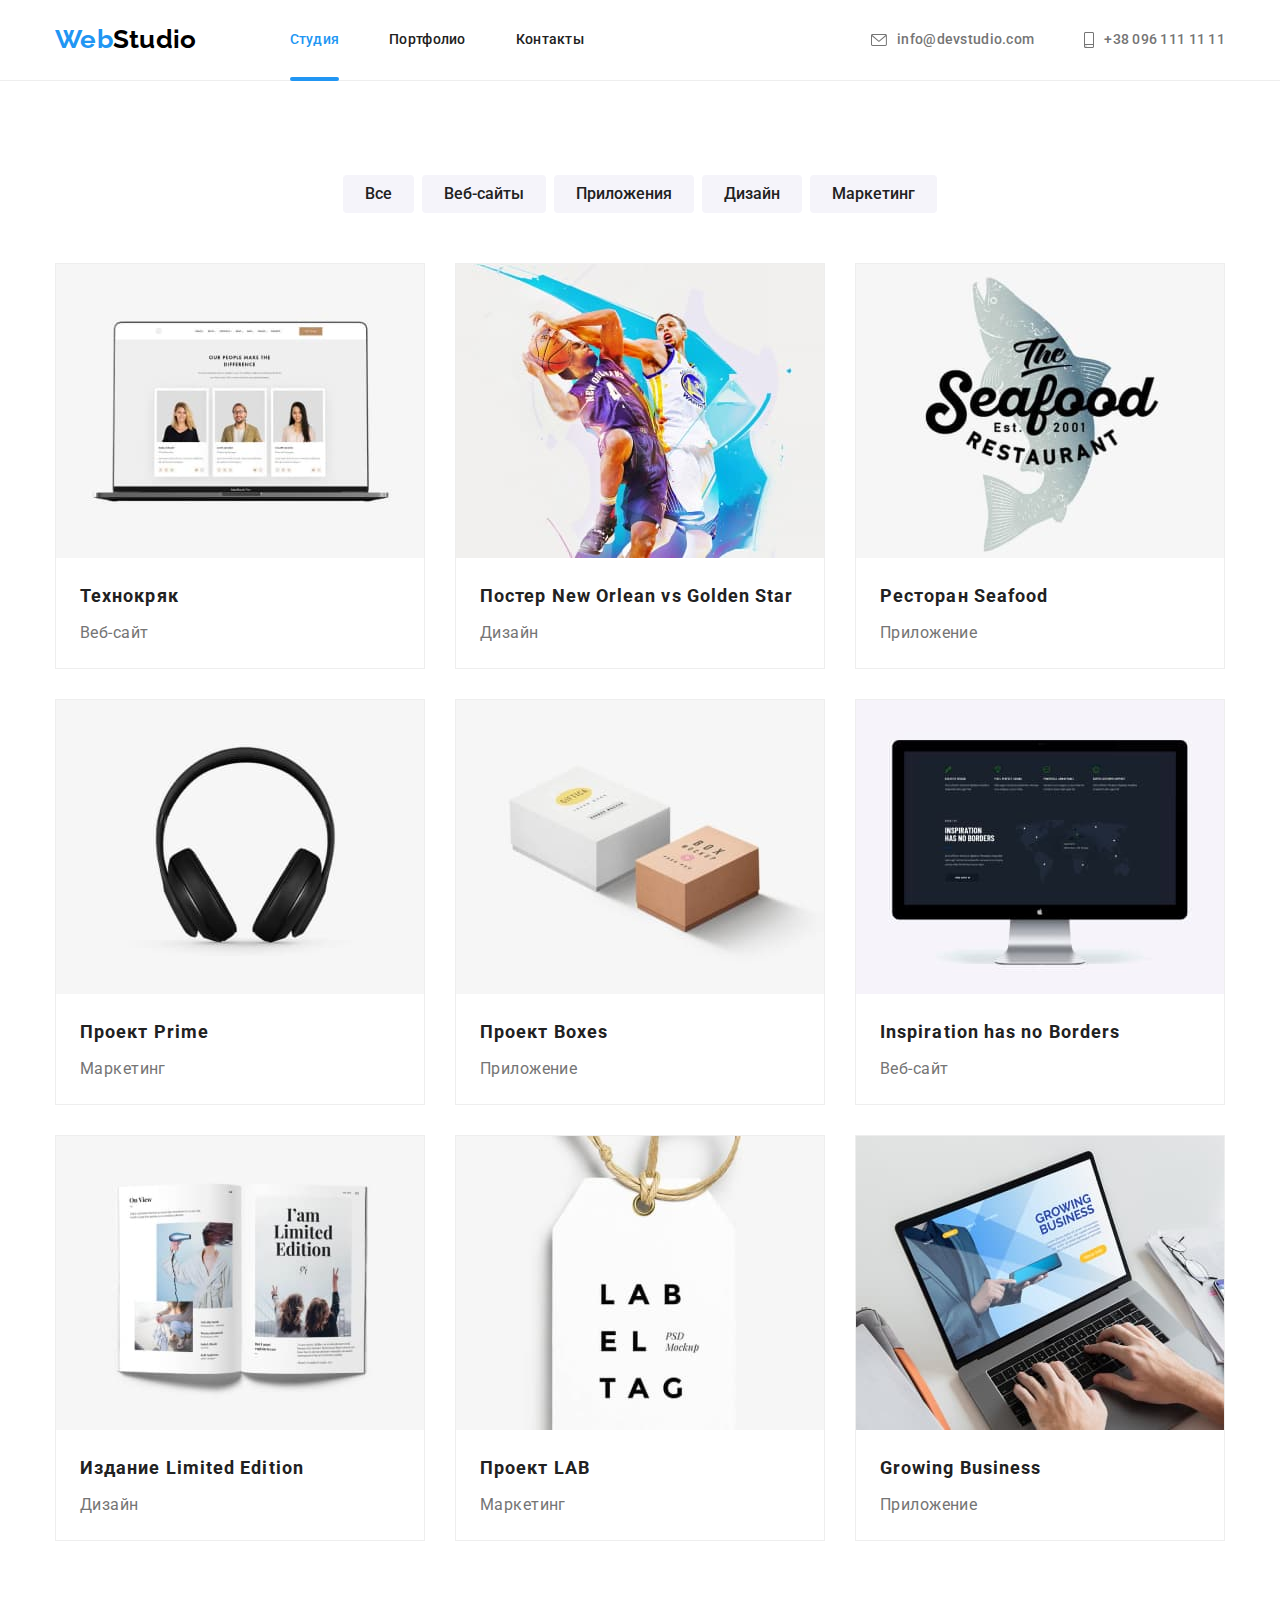
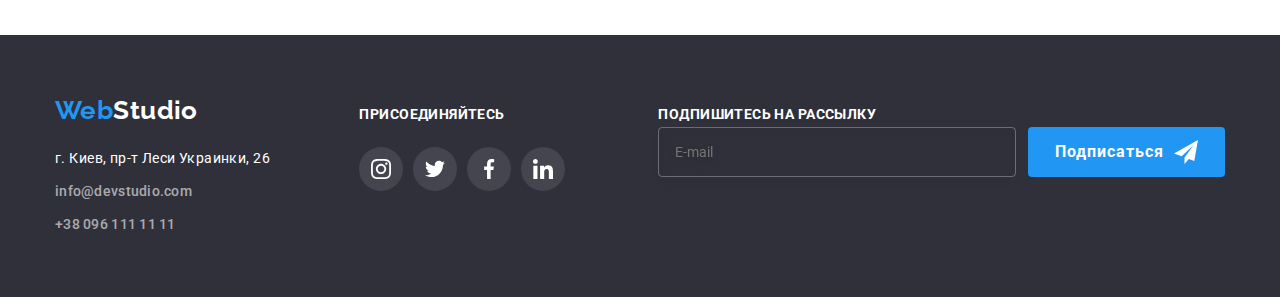
==== portfolio.html @ a2cdcccd "a" ====
<!DOCTYPE html>
<html lang="ru">
  <head>
    <meta charset="UTF-8" />
    <meta http-equiv="X-UA-Compatible" content="IE=edge" />
    <meta name="viewport" content="width=device-width, initial-scale=1.0" />
    <title>Document</title>

  <link rel="stylesheet" href="./css/main.min.css">

    <link rel="preconnect" href="https://fonts.googleapis.com" />
    <link rel="preconnect" href="https://fonts.gstatic.com" crossorigin />
    <link
      href="https://fonts.googleapis.com/css2?family=Raleway:wght@700&family=Roboto:wght@400;500;700;900&display=swap"
      rel="stylesheet"
    />
    <link
      rel="stylesheet"
      href="https://cdnjs.cloudflare.com/ajax/libs/modern-normalize/1.1.0/modern-normalize.min.css"
    />
    <link rel="stylesheet" href="./css/styles.css" />
  </head>
  <body class="page">
    <header class="header">
      <div class="container header_container">
        <nav class="nav">
          <a href="./index.html" class="logo-black">
            <span class="logo">Web</span>Studio
          </a>
          <ul class="nav_list list">
            <li class="nav_item">
              <a href="./index.html" class="nav_link--current">Студия</a>
            </li>
            <li class="nav_item">
              <a href="./portfolio.html" class="nav_link"> Портфолио</a>
            </li>
            <li class="nav_item">
              <a href="./index.html" class="nav_link"> Контакты</a>
            </li>
          </ul>
        </nav>
        <ul class="contacts list">
          <li class="contacts_item">
            <a href="malito:info@devstudio.com" class="contacts_link">
              <svg class="contacts_icon" width="16" height="12">
                        <use href="./images/sprite.svg#icon-envelope-hover"></use>
                      </svg>
                      info@devstudio.com
            </a>
          </li>
          <li class="contacts_item">
            <a href="tel:+380961111111" class="contacts_link"
              ><svg class="contacts_icon" width="10" height="16">
                        <use href="./images/sprite.svg#icon-smartphone"></use>
                      </svg>
                      +38 096 111 11 11</a
            >
          </li>
        </ul>
      </div>
    </header>

    <main>
      <section class="section">
        <div class="container">
          <h1 class="visually-hidden">Фильтры</h1>
          <ul class="filters-list list">
            <li class="filters-item">
              <button type="button" class="filters-button">Все</button>
            </li>
            <li class="filters-item">
              <button type="button" class="filters-button">Веб-сайты</button>
            </li>
            <li class="filters-item">
              <button type="button" class="filters-button">Приложения</button>
            </li>
            <li class="filters-item">
              <button type="button" class="filters-button">Дизайн</button>
            </li>
            <li class="filters-item">
              <button type="button" class="filters-button">Маркетинг</button>
            </li>
          </ul>

          <ul class="activity list">
            
            <li class="activity-item">   
              <a href="" class="activity-link">  
                 <div class="activity-thumb">  
              <img
                src="./images/photo11.jpg"
                width="370"
                alt="Созданий веб-сайтов"
              />
              <div class="activity-overlay">
                    <p class="overlay-text">
                      Технокряк это современная площадка распространения коронавируса. Компании используют эту платформу
                      для цифрового шпионажа и атак на защищённые сервера конкурентов.
                    </p>
                  </div>
                </div>
              <div class="activity-item-bottom">
                <h2 class="activity-title">Технокряк</h2>
                <p class="activity-text">Веб-сайт</p>              
              </div>
              </a>   
            </li>
            
            
            <li class="activity-item">  
              <a href="" class="activity-link">  
                <div class="activity-thumb">        
              <img
                src="./images/photo12.jpg"
                width="370"
                alt="Два баскетболиста борятся за мяч"
              />
              <div class="activity-overlay">
                    <p class="overlay-text">
                      Технокряк это современная площадка распространения коронавируса. Компании используют эту платформу
                      для цифрового шпионажа и атак на защищённые сервера конкурентов.
                    </p>
                  </div>
                </div>
              <div class="activity-item-bottom">
                <h2 class="activity-title">Постер New Orlean vs Golden Star</h2>
                <p class="activity-text">Дизайн</p>                
              </div>
              </a>    
            </li>
              <li class="activity-item">
              <a href="" class="activity-link">
                <div class="activity-thumb">  
              <img
                src="./images/photo13.jpg"
                width="370"
                alt="Рыбный ресторан"
              />
              <div class="activity-overlay">
                    <p class="overlay-text">
                      Технокряк это современная площадка распространения коронавируса. Компании используют эту платформу
                      для цифрового шпионажа и атак на защищённые сервера конкурентов.
                    </p>
                  </div>
                </div>
              <div class="activity-item-bottom">
                <h2 class="activity-title">Ресторан Seafood</h2>
                <p class="activity-text">Приложение</p>
                
              </div>
              </a>
            </li>
            <li class="activity-item">
              <a href="" class="activity-link">
                <div class="activity-thumb">  
              <img src="./images/photo14.jpg" width="370" alt="Наушники" />
              <div class="activity-overlay">
                    <p class="overlay-text">
                      Технокряк это современная площадка распространения коронавируса. Компании используют эту платформу
                      для цифрового шпионажа и атак на защищённые сервера конкурентов.
                    </p>
                  </div>
                </div>
              <div class="activity-item-bottom">
                <h2 class="activity-title">Проект Prime</h2>
                <p class="activity-text">Маркетинг</p>
                
              </div>
              </a>
            </li>
            <li class="activity-item">
              <a href="" class="activity-link">
                <div class="activity-thumb">  
              <img src="./images/photo15.jpg" width="370" alt="Две коробки" />
              <div class="activity-overlay">
                    <p class="overlay-text">
                      Технокряк это современная площадка распространения коронавируса. Компании используют эту платформу
                      для цифрового шпионажа и атак на защищённые сервера конкурентов.
                    </p>
                  </div>
                </div>
              <div class="activity-item-bottom">
                <h2 class="activity-title">Проект Boxes</h2>
                <p class="activity-text">Приложение</p>
                
              </div>
              </a>
            </li>
            <li class="activity-item">
              <a href="" class="activity-link">
                <div class="activity-thumb">  
              <img
                src="./images/photo16.jpg"
                width="370"
                alt="Оформление стилистически веб-сайта"
              />
              <div class="activity-overlay">
                    <p class="overlay-text">
                      Технокряк это современная площадка распространения коронавируса. Компании используют эту платформу
                      для цифрового шпионажа и атак на защищённые сервера конкурентов.
                    </p>
                  </div>
                </div>
              <div class="activity-item-bottom">
                <h2 class="activity-title">Inspiration has no Borders</h2>
                <p class="activity-text">Веб-сайт</p>
                
              </div>
              </a>
            </li>
            <li class="activity-item">
              <a href="" class="activity-link">
                <div class="activity-thumb">  
              <img
                src="./images/photo17.jpg"
                width="370"
                alt="Открытая книга"
              />
              <div class="activity-overlay">
                    <p class="overlay-text">
                      Технокряк это современная площадка распространения коронавируса. Компании используют эту платформу
                      для цифрового шпионажа и атак на защищённые сервера конкурентов.
                    </p>
                  </div>
                </div>
              <div class="activity-item-bottom">
                <h2 class="activity-title">Издание Limited Edition</h2>
                <p class="activity-text">Дизайн</p>
               
              </div>
              </a>
            </li>
            <li class="activity-item">
               <a href="" class="activity-link">
                 <div class="activity-thumb">  
              <img src="./images/photo18.jpg" width="370" alt="Белый ярлык" />
              <div class="activity-overlay">
                    <p class="overlay-text">
                      Технокряк это современная площадка распространения коронавируса. Компании используют эту платформу
                      для цифрового шпионажа и атак на защищённые сервера конкурентов.
                    </p>
                  </div>
                </div>
              <div class="activity-item-bottom">
                <h2 class="activity-title">Проект LAB</h2>
                <p class="activity-text">Маркетинг</p>
               
              </div>
              </a>
            </li>
            <li class="activity-item">
              <a href="" class="activity-link">
                <div class="activity-thumb">  
              <img
                src="./images/photo19.jpg"
                width="370"
                alt="Открытое приложение на ноутбуке"
              />
              <div class="activity-overlay">
                    <p class="overlay-text">
                      Технокряк это современная площадка распространения коронавируса. Компании используют эту платформу
                      для цифрового шпионажа и атак на защищённые сервера конкурентов.
                    </p>
                  </div>
                </div>
              <div class="activity-item-bottom">
                <h2 class="activity-title">Growing Business</h2>
                <p class="activity-text">Приложение</p>
                
              </div>
              </a>
            </li>
          </ul>
        </div>
      </section>
    </main>

   

     <footer class="footer">
      <div class="container footer-container">
        <div class="logo-address">
        <a href="./index.html" class="logo-white">
          <span class="logo-footer">Web</span>Studio
        </a>
        <address class="footer-address">
          <ul class="footer-list list">
            <li class="footer-item">г. Киев, пр-т Леси Украинки, 26</li>
            <li class="footer-item">
              <a class="footer-link" href="malito:info@devstudio.com"
                >info@devstudio.com
              </a>
            </li>
            <li class="footer-item">
              <a class="footer-link" href="tel:+380961111111"
                >+38 096 111 11 11</a
              >
            </li>
          </ul>
          </section>
          </div>
          <div class="flex-box">
        </address>
           
          <h2 class="join-title">Присоединяйтесь</h2>
          <ul class="join-list list">
            <li class="join-list-item">
              <a href="" class="join-link">
                <svg class="footer-icon-svg" width="20" height="20">
                  <use href="./images/sprite.svg#icon-instagram" class="svg-item"></use>
                </svg>
              </a>
            </li>
            <li class="join-list-item">
              <a href="" class="join-link">
                <svg class="footer-icon-svg" width="20" height="20">
                  <use href="./images/sprite.svg#icon-twitter" class="svg-item"></use>
                </svg>
              </a>
            </li>
            <li class="join-list-item">
              <a href="" class="join-link">
                <svg class="footer-icon-svg" width="20" height="20">
                  <use href="./images/sprite.svg#icon-facebook" class="svg-item"></use>
                </svg>
              </a>
            </li>
            <li class="join-list-item">
              <a href="" class="join-link">
                <svg class="footer-icon-svg" width="20" height="20">
                  <use href="./images/sprite.svg#icon-linkedin" class="svg-item"></use>
                </svg>
              </a>
            </li>
          </ul>
        </div>
        </section>
     
      <div class="signup-footer">
      <form class="signup">
          <strong class="footer-strong signup-title">Подпишитесь на рассылку </strong>
          <div class="footer-form">
            <label for="signup-email" class="signup-label">
              <input type="email" name="email" id="signup-email" placeholder="E-mail" class="signup-email" />
            </label>
            <button type="submit" class="hero-button signup-btn">
              <span class="signup-btn-text">Подписаться</span>
              <svg width="24" height="24" class="signup-svg">
                <use href="./images/sprite.svg#icon-send" class=""></use>
              </svg>
            </button>
          </div>
        </form>
      </div>
      </div>
    </footer>
      </footer>
  </body>
</html>
---- css/main.min.css ----
/* No CSS *//*# sourceMappingURL=main.min.css.map */
---- css/styles.css ----
:root {
  --primary-text-color: #757575;
  --title-text-color: #212121;
  --accent-color: #2196f3;
  --white-text-color: #ffffff;
  --black-bg-color: #2f303a;
  --button-grey-color: #f5f4fa;
  --logo-black: #000000;
  --primary-gap: 30px;
  --soc-logo-color: #afb1b8;
}

body {
  color: var(--primary-text-color);
  background: var(--white-text-color);
  font-family: Roboto, sans-serif;
  letter-spacing: 0.03em;
  font-size: 14px;
  line-height: 1.71;
}

.container {
  width: 1200px;
  padding-left: 15px;
  padding-right: 15px;
  margin: 0 auto;
}

p,
h1,
h2,
h3,
h4,
h5,
h6 {
  margin: 0;
}

img {
  min-width: 100%;
  display: block;
}

* {
  box-sizing: border-box;
}

.section {
  padding-top: 94px;
  padding-bottom: 94px;
}

.list {
  padding: 0;
  margin: 0;
  list-style: none;
}

.visually-hidden {
  position: absolute;
  width: 1px;
  height: 1px;
  margin: -1px;
  padding: 0;
  overflow: hidden;
  border: 0;
  clip: rect(0 0 0 0);
}

/* HEADER */

.header {
  border-bottom: 1px solid #eeeeee;
}

.header_container {
  display: flex;
  align-items: center;
}

/* SITE NAVIGATION */

.nav_list {
  display: flex;
  align-items: center;
}
.nav {
  color: var(--title-text-color);
  font-weight: 500;
  font-size: 14px;
  line-height: 1.14;
  text-decoration: none;
  letter-spacing: 0.02em;
  display: flex;
}

.nav_item:not(:last-child) {
  margin-right: 50px;
}

.nav_link {
  display: block;
  color: var(--title-text-color);
  font-weight: 500;
  font-size: 14px;
  line-height: 1.14;
  text-decoration: none;
  padding-top: 32px;
  padding-bottom: 32px;
  transition: color 250ms cubic-bezier(0.4, 0, 0.2, 1);
}

.nav_link:hover,
.nav_link:focus {
  color: var(--accent-color);
}

.nav_link--current {
  display: block;
  color: var(--accent-color);
  text-decoration: none;
  position: relative;
  padding-top: 32px;
  padding-bottom: 32px;
  transition: color 250ms cubic-bezier(0.4, 0, 0.2, 1);
}

.nav_link:hover::after {
  opacity: 1;
}

.nav_link--current::after {
  content: '';
  width: 100%;
  height: 4px;
  background-color: var(--accent-color);
  position: absolute;
  bottom: -1px;
  left: 0px;
  border-radius: 2px;
  transition: opacity 250ms cubic-bezier(0.4, 0, 0.2, 1);
}

.nav_link--current:hover::after {
  opacity: 1;
}

.nav_link::after {
  margin-left: auto;
}

/* CONTACTS */

.contacts {
  display: flex;
  margin-left: auto;
}

.contacts_item:not(:last-child) {
  margin-right: 50px;
}

.contacts_link:hover,
.contacts_link:focus {
  color: var(--accent-color);
}

.contacts_link {
  color: var(--primary-text-color);
  font-weight: 500;
  font-size: 14px;
  line-height: 1.14;
  letter-spacing: 0.02em;
  text-decoration: none;
  display: flex;
  align-items: center;
  transition: color 250ms cubic-bezier(0.4, 0, 0.2, 1);
}

.contacts_icon {
  fill: currentColor;
  margin-right: 10px;
}

/* LOGO */

.logo {
  margin: auto 0;
  padding-top: 24px;
  padding-bottom: 25px;
  color: var(--accent-color);
  font-family: Raleway, sans-serif;
  font-weight: 700;
  font-size: 26px;
  line-height: 1.2;
  text-decoration: none;
  transition: fill 250ms cubic-bezier(0.4, 0, 0.2, 1),
    background-color 250ms cubic-bezier(0.4, 0, 0.2, 1);
}

.logo-footer {
  margin: auto 0;
  color: var(--accent-color);
  font-family: Raleway, sans-serif;
  font-weight: 700;
  font-size: 26px;
  line-height: 1.2;
  text-decoration: none;
  margin-bottom: 20px;
  transition: fill 250ms cubic-bezier(0.4, 0, 0.2, 1),
    background-color 250ms cubic-bezier(0.4, 0, 0.2, 1);
}

.logo-black {
  margin: auto 0;
  padding-top: 24px;
  padding-bottom: 25px;
  color: var(--logo-black);
  font-family: Raleway, sans-serif;
  font-weight: 700;
  font-size: 26px;
  line-height: 1.19;
  text-decoration: none;
  margin-right: 93px;
  transition: fill 250ms cubic-bezier(0.4, 0, 0.2, 1),
    background-color 250ms cubic-bezier(0.4, 0, 0.2, 1);
}
.logo-white {
  margin: auto 0;
  color: var(--white-text-color);
  font-family: Raleway, sans-serif;
  font-weight: 700;
  font-size: 26px;
  line-height: 1.19;
  text-decoration: none;
  margin-bottom: 20px;
  transition: fill 250ms cubic-bezier(0.4, 0, 0.2, 1),
    background-color 250ms cubic-bezier(0.4, 0, 0.2, 1);
}

/* HERO */

.hero {
  text-align: center;
}
.hero-title {
  margin: 0 auto;
  color: var(--white-text-color);
  font-weight: 900;
  font-size: 44px;
  line-height: 1.36;
  text-align: center;
  text-transform: uppercase;
  letter-spacing: 0.06em;
  margin-bottom: 30px;
  max-width: 696px;
}

.hero-button {
  padding: 10px 32px 10px 32px;
  border-radius: 4px;
  font-weight: 700;
  font-size: 16px;
  line-height: 1.87;
  background-color: var(--accent-color);
  color: var(--white-text-color);
  border: none;
  text-decoration: none;
  text-align: center;
  transition: color 250ms cubic-bezier(0.4, 0, 0.2, 1),
    background-color 250ms cubic-bezier(0.4, 0, 0.2, 1);
}
.hero-button:hover,
.hero-button:focus {
  cursor: pointer;
  background-color: #188ce8;
}

.backdrop {
  position: fixed;
  top: 0;
  left: 0;
  width: 100%;
  height: 100%;
  z-index: 1;
  opacity: 1;
  transition: opacity 250ms cubic-bezier(0.4, 0, 0.2, 1);
  background-color: rgba(0, 0, 0, 0.2);
}

.is-hidden {
  opacity: 0;
  pointer-events: none;
}

.backdrop.is-hidden .modal {
  transform: translate(-50%, -50%) scale(0.6);
}

.modal {
  position: absolute;
  top: 50%;
  left: 50%;
  transform: translate(-50%, -50%) scale(1);
  transition: transform 250ms cubic-bezier(0.4, 0, 0.2, 1);
  width: 530px;
  height: 580px;

  background-color: var(--white-text-color);
  box-shadow: 0px 1px 3px rgba(0, 0, 0, 0.12), 0px 1px 1px rgba(0, 0, 0, 0.14),
    0px 2px 1px rgba(0, 0, 0, 0.2);
  border-radius: 4px;
}

.close-btn {
  position: absolute;
  top: 8px;
  right: 8px;
  width: 30px;
  height: 30px;
  color: var(--logo-black);
  display: flex;
  justify-content: center;
  align-items: center;
  cursor: pointer;
  background-color: var(--white-text-color);
  border: 1px solid rgba(0, 0, 0, 0.1);
  border-radius: 15px;
  transition: color 250ms cubic-bezier(0.4, 0, 0.2, 1);
}

.modal-svg {
  color: currentColor;
}

.modal-svg:hover,
.modal-svg:focus {
  fill: var(--accent-color);
}

.hero {
  max-width: 1600px;
  height: 600px;
  margin-left: auto;
  margin-right: auto;
  background-image: linear-gradient(
      rgba(47, 48, 58, 0.4),
      rgba(47, 48, 58, 0.4)
    ),
    url(../images/overlay.jpg);
  background-repeat: no-repeat;
  background-position: center;
  background-size: cover;
  padding-bottom: 200px;
  padding-top: 200px;
}

/* FEATURES */

.features-title {
  margin-top: 0;
  margin-bottom: 10px;
  color: var(--title-text-color);
  font-weight: 700;
  font-size: 14px;
  line-height: 1.14;
  margin-top: 30px;
}

.features-list {
  display: flex;
}

.features-item {
  width: 270px;
  margin-right: 30px;
}

.features-item:last-child {
  margin-right: 0;
}

.features-box {
  display: flex;
  width: 270px;
  height: 120px;
  background-color: var(--button-grey-color);
  border-radius: 4px;
  margin-bottom: 30px;
  align-items: center;
  justify-content: center;
}

.features-icon {
  align-items: center;
  justify-content: center;
}

/* FILTERS AND ACTIVITY */

.filters-item:not(:last-child) {
  margin-right: 8px;
}
.filters-list {
  display: flex;
  justify-content: center;
  margin-bottom: 50px;
}

.filters-button {
  border: none;
  border-radius: 4px;
  padding: 6px 22px 6px 22px;
  font-weight: 500;
  font-size: 16px;
  line-height: 1.6;
  background-color: var(--button-grey-color);
  color: var(--title-text-color);
  transition: color 250ms cubic-bezier(0.4, 0, 0.2, 1),
    background-color 250ms cubic-bezier(0.4, 0, 0.2, 1),
    box-shadow 250ms cubic-bezier(0.4, 0, 0.2, 1);
}
.filters-button:hover,
.filters-button:focus {
  background-color: var(--accent-color);
  color: var(--white-text-color);
  cursor: pointer;
  filter: drop-shadow(0px 4px 4px rgba(0, 0, 0, 0.25));
}

.activity-title {
  color: var(--title-text-color);
  font-size: 18px;
  line-height: 2;
  letter-spacing: 0.06em;
  margin-bottom: 4px;
}

.activity {
  display: flex;
  flex-wrap: wrap;
  margin-left: calc(-1 * var(--primary-gap));
  margin-top: calc(-1 * var(--primary-gap));
}
.activity-item {
  box-sizing: border-box;
  border: 1px solid #eeeeee;
  width: 370px;
  flex-basis: calc(100% / 3 - 30px);
  margin-left: var(--primary-gap);
  margin-top: var(--primary-gap);
}

.activity-link:hover,
.activity-link:focus {
  box-shadow: 0px 4px 4px rgba(0, 0, 0, 0.25);
}

.activity-item-bottom {
  padding: 20px 24px 20px 24px;
}

.activity-text {
  font-weight: 400;
  font-size: 16px;
  line-height: 30px;
  color: var(--primary-text-color);
}

.activity-link {
  display: block;
  text-decoration: none;
  transition: box-shadow 250ms cubic-bezier(0.4, 0, 0.2, 1);
}

.activity-thumb {
  position: relative;
  overflow: hidden;
}

.activity-overlay {
  position: absolute;
  top: 0;
  left: 0;
  transform: translateY(101%);
  transition: transform 250ms cubic-bezier(0.4, 0, 0.2, 1);

  display: flex;
  align-items: center;
  height: 100%;
  width: 100%;
  background-color: rgba(33, 150, 243, 0.9);

  color: var(--white-text-color);
  font-weight: 400;
  font-size: 18px;
  line-height: 1.55;
  letter-spacing: 0.03em;
}

.activity-link:hover .activity-overlay,
.activity-link:focus .activity-overlay {
  transform: translateY(0);
}

.overlay-text {
  text-align: left;
  padding-right: 24px;
  padding-left: 24px;
}

/* WORK AND TEAM */

.work {
  padding-top: 0;
}

.work-title,
.team-title {
  margin-bottom: 50px;
  color: var(--title-text-color);
  font-weight: 700;
  font-size: 36px;
  line-height: 1.16;
  text-align: center;
}

.work-list {
  flex-wrap: wrap;
  margin-left: calc(-1 * var(--primary-gap));
  display: flex;
}

.work-item {
  flex-basis: calc(100% / 3 -30px);
  margin-left: var(--primary-gap);
  position: relative;
}

.work-item:last-child {
  margin-right: 0;
}

.work-bottom {
  position: absolute;
  bottom: 0;
  left: 0;

  width: 100%;
  height: 70px;
  background-color: rgba(47, 48, 58, 0.8);
  background: #2f303acc;
}

.work-bottom-title {
  font-weight: 700;
  font-size: 14px;
  line-height: 1.14;
  text-align: center;
  text-transform: uppercase;
  padding-top: 27px;
  padding-bottom: 27px;
  color: var(--white-text-color);
}

.team {
  background-color: var(--button-grey-color);
}

.team-list {
  display: flex;
  flex-wrap: wrap;
  margin-left: calc(-1 * var(--primary-gap));
}

.team-item {
  background: #ffffff;
  flex-basis: calc(100% / 4 -30px);
  margin-left: var(--primary-gap);
  box-shadow: 0px 1px 3px rgba(0, 0, 0, 0.12), 0px 1px 1px rgba(0, 0, 0, 0.14),
    0px 2px 1px rgba(0, 0, 0, 0.2);
  border-radius: 0px 0px 4px 4px;
}

.team-heading {
  color: var(--title-text-color);
  font-weight: 500;
  font-size: 16px;
  line-height: 1.18;
  text-align: center;
  margin-bottom: 10px;
}

.team-text {
  font-size: 16px;
  line-height: 1.18;
  text-align: center;
  margin-bottom: 16px;
}

.team-item-bottom {
  padding-top: 30px;
  padding-bottom: 30px;
  background-color: var(--white-text-color);
}

.team-soc-item {
  width: 44px;
  height: 44px;
}
.social-link {
  display: flex;
  width: 100%;
  height: 100%;
  border-radius: 22px;
  display: flex;
  align-items: center;
  justify-content: center;
  transition: fill 250ms cubic-bezier(0.4, 0, 0.2, 1),
    background-color 250ms cubic-bezier(0.4, 0, 0.2, 1);
}

.social-link:focus,
.social-link:hover {
  background-color: var(--accent-color);
  border-radius: 50%;
}

.social-link:hover .social-icon,
.social-link:focus .social-icon {
  fill: var(--white-text-color);
}

.team-soc-list {
  display: flex;
  justify-content: center;
}

.team-soc-item + .team-soc-item {
  margin-left: 10px;
}

.social-icon {
  width: 20px;
  height: 20px;
  fill: var(--soc-logo-color);
}

/* CLIENTS */

.clients-title {
  color: var(--title-text-color);
  font-weight: 700;
  font-size: 36px;
  line-height: 42px;
  text-align: center;
  margin-bottom: 50px;
  text-align: center;
}

.clients-list {
  display: flex;
}
.clients-blok {
  margin-right: 30px;
}

.clients-blok:last-child {
  margin-right: 0;
}

.clients-svg {
  width: 106px;
  height: 60px;
  fill: var(--soc-logo-color);
  transition: fill 250ms cubic-bezier(0.4, 0, 0.2, 1);
}

.clients-svg-item:focus,
.clients-svg-item:hover {
  fill: var(--accent-color);
  color: var(--soc-logo-color);
}

.clients-link {
  display: flex;
  width: 170px;
  height: 92px;
  border: 1px solid var(--soc-logo-color);
  border-radius: 4px;
  align-items: center;
  justify-content: center;
  transition: border 250ms cubic-bezier(0.4, 0, 0.2, 1),
    color 250ms cubic-bezier(0.4, 0, 0.2, 1);
}

.clients-link:hover .clients-svg,
.clients-link:focus .clients-svg {
  fill: var(--accent-color);
}

.clients-link:hover,
.clients-link:focus {
  border-color: var(--accent-color);
}

/* FOOTER */

.footer-item {
  margin-bottom: 9px;
  font-size: 14px;
  font-style: normal;
  line-height: 1.71;
  color: var(--white-text-color);
}

.footer-item:last-child {
  margin-bottom: 0;
}

.footer-link:hover,
.footer-link:focus {
  color: var(--accent-color);
}

.footer-link {
  margin-bottom: 9px;
  color: var(--primary-text-color);
  font-weight: 500;
  font-size: 14px;
  line-height: 1.14;
  letter-spacing: 0.02em;
  text-decoration: none;
  color: rgba(255, 255, 255, 0.6);
  transition: color 250ms cubic-bezier(0.4, 0, 0.2, 1);
}

.footer-address {
  margin-top: 20px;
}
.footer {
  background-color: var(--black-bg-color);
  padding-top: 60px;
  padding-bottom: 60px;
}

.logo-address {
  flex-grow: 1;
}

.footer-container {
  display: flex;
  align-items: baseline;
}

.join-title {
  color: var(--white-text-color);
  font-style: normal;
  font-weight: 700;
  font-size: 14px;
  line-height: 1, 14;
  letter-spacing: 0.03em;
  text-transform: uppercase;
  margin-bottom: 20px;
}
.join-list {
  display: flex;
  justify-content: center;
}
.join-list-item:not(:last-child) {
  margin-right: 10px;
}

.join-link {
  display: flex;
  justify-content: center;
  align-items: center;
  width: 44px;
  height: 44px;
  background: rgba(255, 255, 255, 0.1);
  border-radius: 50%;
  transition: fill 250ms cubic-bezier(0.4, 0, 0.2, 1),
    background-color 250ms cubic-bezier(0.4, 0, 0.2, 1);
}

.join-link:hover,
.join-link:focus {
  background-color: var(--accent-color);
  border-radius: 50%;
}

.join-link:hover .footer-icon-svg,
.join-link:focus .footer-icon-svg {
  fill: var(--white-text-color);
}

.join-link:hover,
.join-link:focus {
  background-color: var(--accent-color);
  border-radius: 50%;
}

.flex-box {
  margin-left: 70px;
}

.contact a {
  text-decoration-line: none;
  display: inline-flex;
  align-items: flex-end;
  justify-content: center;
  align-items: center;
}

.footer-icon-svg {
  width: 20px;
  height: 20px;
  fill: var(--white-text-color);
}

/* SIGNUP */

.signup-footer {
  margin-left: 93px;
}

.signup-label {
  margin-right: 12px;
}

.signup-title {
  display: flex;
  justify-content: left;
  color: var(--white-text-color);
  font-weight: 700;
  text-transform: uppercase;
}
.signup-email {
  padding: 15px 16px;

  height: 50px;
  width: 358px;

  background-color: transparent;
  border: 1px solid rgba(255, 255, 255, 0.3);
  box-sizing: border-box;
  filter: drop-shadow(0px 4px 4px rgba(0, 0, 0, 0.15));
  border-radius: 4px;

  color: var(--white-text-color);
}

.footer-form {
  display: flex;
}

.signup-btn:focus,
.signup-btn:hover {
  color: var(--white-text-color);
}

.signup-btn {
  padding: 10px 27px;
  font-weight: 700;
  font-size: 16px;
  line-height: 1.87;

  display: flex;
  align-items: center;
  text-align: center;
  letter-spacing: 0.06em;

  color: var(--white-text-color);
}

.signup-btn-text {
  margin-right: 10px;
}

.signup-svg {
  fill: var(--white-text-color);
}

/* FORM */
.form {
  padding: 40px;
}

.form-field {
  position: relative;
  display: flex;
  flex-direction: column;
  margin-bottom: 10px;
}

.form-text {
  display: inline-block;
  font-weight: 700;
  font-size: 20px;
  line-height: 1.15;
  color: var(--title-text-color);
  margin-bottom: 12px;
}

.form-label {
  margin-bottom: 4px;
  font-size: 12px;
  line-height: 1.17;
  color: var(--primary-text-color);
  letter-spacing: 0.01em;
}
.form-input {
  padding-left: 42px;
  height: 40px;
  transition: border 250ms cubic-bezier(0.4, 0, 0.2, 1),
    color 250ms cubic-bezier(0.4, 0, 0.2, 1);
  border: 1px solid rgba(33, 33, 33, 0.2);
  box-sizing: border-box;
  border-radius: 4px;
}

.form-input:focus,
.form-input:hover,
.form-textarea:hover,
.form-textarea:focus {
  border: 1px solid var(--accent-color);
}

.form-input:focus + .form-icon,
.form-input:hover + .form-icon {
  color: var(--accent-color);
  fill: currentColor;
}

.form-icon {
  position: absolute;
  top: 38px;
  left: 12px;
  pointer-events: none;
  transition: fill 250ms cubic-bezier(0.4, 0, 0.2, 1);
  transform: translateY(-50%);
  fill: var(--logo-black);
}

.form-textarea {
  resize: none;
  padding: 12px 16px;
  height: 120px;
  transition: border 250ms cubic-bezier(0.4, 0, 0.2, 1);
  border: 1px solid rgba(33, 33, 33, 0.2);
  box-sizing: border-box;
  border-radius: 4px;
}

.form .form-field:nth-child(5) {
  margin-bottom: 20px;
}

.form-link {
  margin-left: 5px;
  font-size: 14px;
  line-height: 1.71;

  letter-spacing: 0.03em;
  text-decoration-line: underline;

  color: var(--accent-color);
}

.form-checkbox-label {
  display: flex;
  align-items: center;
  justify-content: center;

  margin-bottom: 30px;

  font-weight: normal;
  font-size: 14px;
  line-height: 1.71;
  letter-spacing: 0.03em;
  color: var(--primary-text-color);
}

.form-btn {
  display: block;
  margin-left: auto;
  margin-right: auto;
}

.form-checkbox {
  appearance: none;
  position: absolute;
}

.form-checkbox:focus + .checkbox,
.form-checkbox:hover + .checkbox {
  fill: var(--accent-color);
}

.form-checkbox:checked + .checkbox {
  border-radius: 2px;
  fill: var(--accent-color);
  background-color: var(--accent-color);
  background-image: url(../images/accept.svg);
  background-position: 50% 50%;
  background-repeat: no-repeat;
}

.checkbox {
  margin-right: 7px;
  width: 16px;
  height: 15px;
  transition: background-color 250ms cubic-bezier(0.4, 0, 0.2, 1),
    fill 250ms cubic-bezier(0.4, 0, 0.2, 1);
}
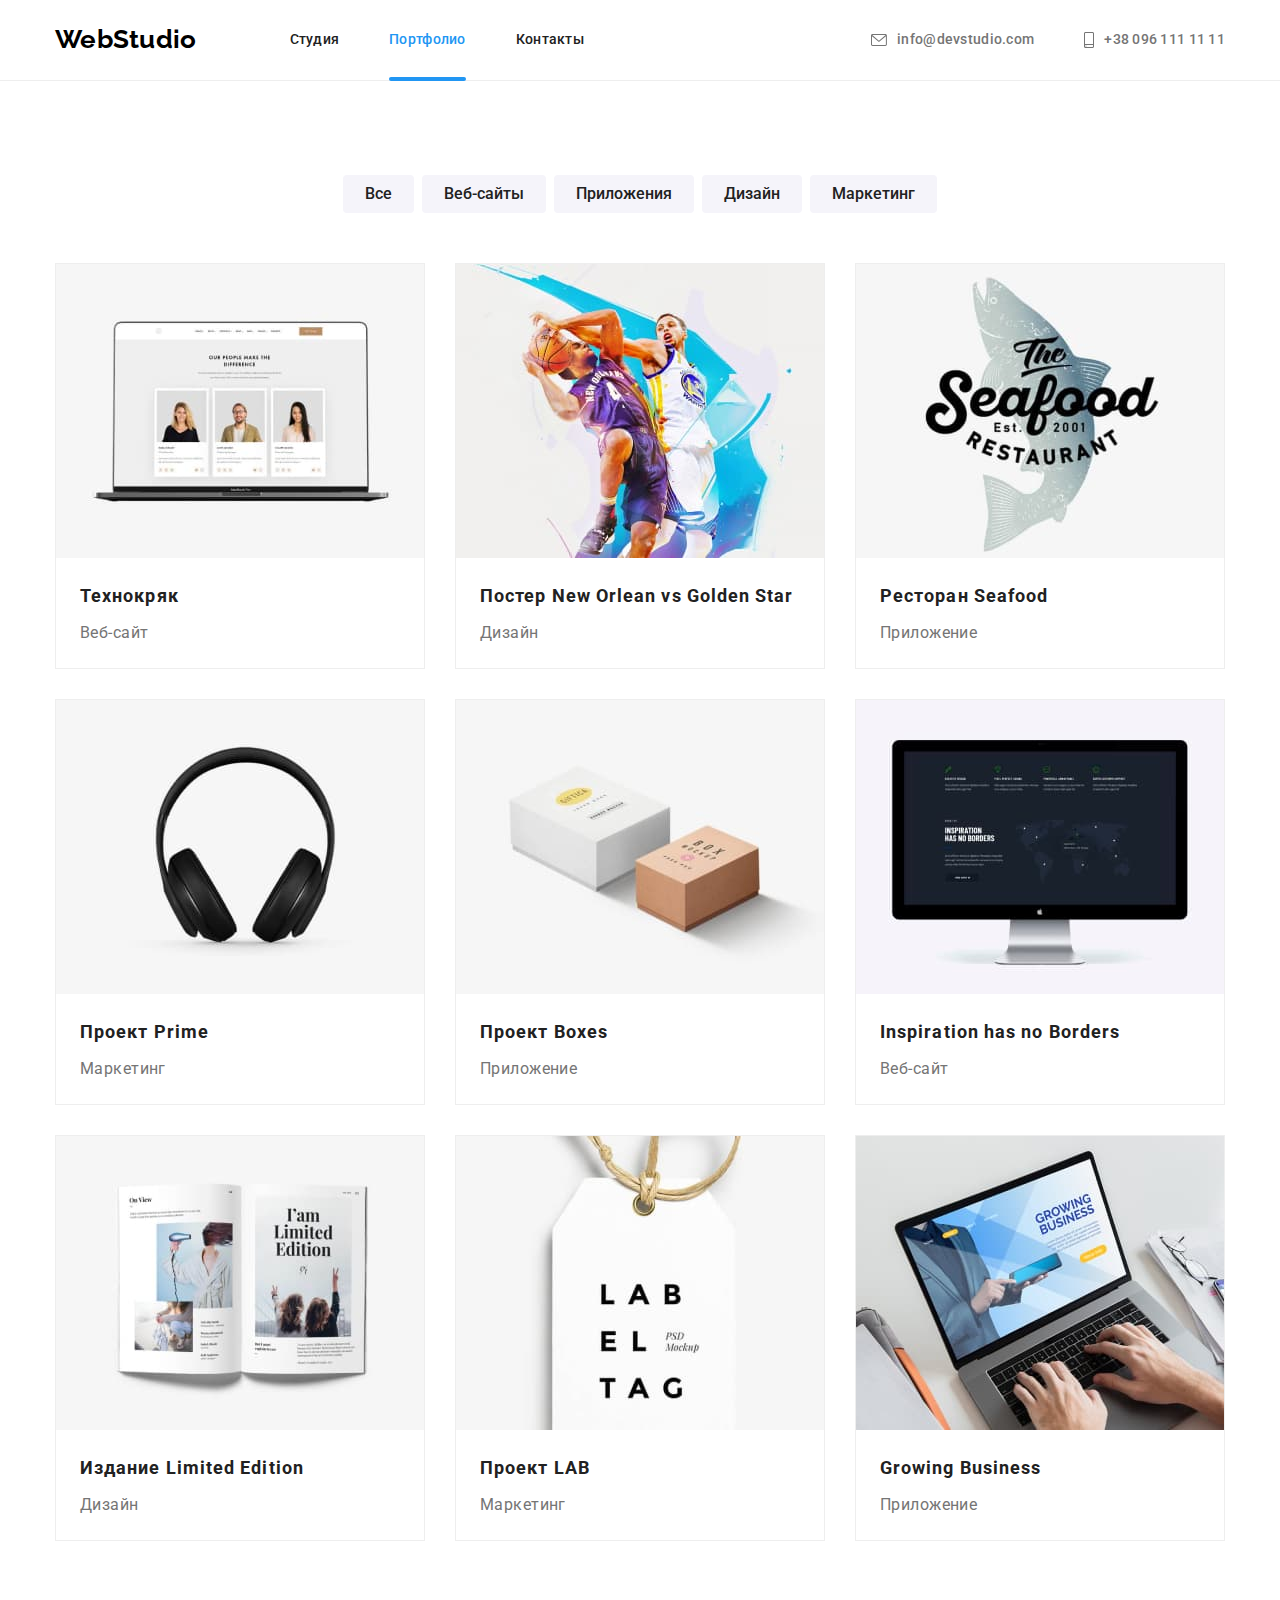
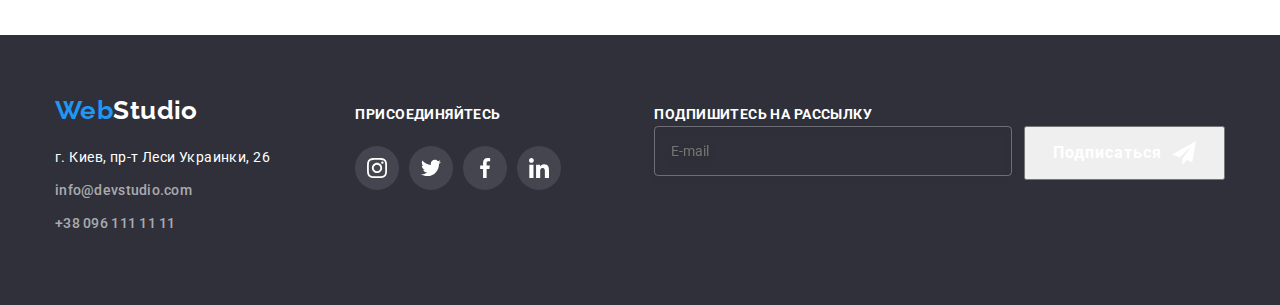
==== commit 574e9fac: "a" ====
--- a/portfolio.html
+++ b/portfolio.html
@@ -24,15 +24,15 @@
     <header class="header">
       <div class="container header_container">
         <nav class="nav">
-          <a href="./index.html" class="logo-black">
+          <a href="./index.html" class="logo--black">
             <span class="logo">Web</span>Studio
           </a>
           <ul class="nav_list list">
             <li class="nav_item">
-              <a href="./index.html" class="nav_link--current">Студия</a>
+              <a href="./index.html" class="nav_link">Студия</a>
             </li>
             <li class="nav_item">
-              <a href="./portfolio.html" class="nav_link"> Портфолио</a>
+              <a href="./portfolio.html" class="nav_link--current"> Портфолио</a>
             </li>
             <li class="nav_item">
               <a href="./index.html" class="nav_link"> Контакты</a>
@@ -278,21 +278,21 @@
    
 
      <footer class="footer">
-      <div class="container footer-container">
-        <div class="logo-address">
-        <a href="./index.html" class="logo-white">
-          <span class="logo-footer">Web</span>Studio
+       <div class="container footer_container">
+        <div class="connect">
+        <a href="./index.html" class="connect_logo--white">
+          <span class="connect_logo--blue">Web</span>Studio
         </a>
         <address class="footer-address">
           <ul class="footer-list list">
-            <li class="footer-item">г. Киев, пр-т Леси Украинки, 26</li>
-            <li class="footer-item">
-              <a class="footer-link" href="malito:info@devstudio.com"
+            <li class="footer-list_item">г. Киев, пр-т Леси Украинки, 26</li>
+            <li class="footer-list_item">
+              <a class="footer-list_link" href="malito:info@devstudio.com"
                 >info@devstudio.com
               </a>
             </li>
-            <li class="footer-item">
-              <a class="footer-link" href="tel:+380961111111"
+            <li class="footer-list_item">
+              <a class="footer-list_link" href="tel:+380961111111"
                 >+38 096 111 11 11</a
               >
             </li>
--- a/css/styles.css
+++ b/css/styles.css
@@ -184,7 +184,7 @@
 
 /* LOGO */
 
-.logo {
+.logo--black_logo {
   margin: auto 0;
   padding-top: 24px;
   padding-bottom: 25px;
@@ -198,7 +198,7 @@
     background-color 250ms cubic-bezier(0.4, 0, 0.2, 1);
 }
 
-.logo-footer {
+.connect_logo--blue {
   margin: auto 0;
   color: var(--accent-color);
   font-family: Raleway, sans-serif;
@@ -211,7 +211,7 @@
     background-color 250ms cubic-bezier(0.4, 0, 0.2, 1);
 }
 
-.logo-black {
+.logo--black {
   margin: auto 0;
   padding-top: 24px;
   padding-bottom: 25px;
@@ -225,7 +225,7 @@
   transition: fill 250ms cubic-bezier(0.4, 0, 0.2, 1),
     background-color 250ms cubic-bezier(0.4, 0, 0.2, 1);
 }
-.logo-white {
+.connect_logo--white {
   margin: auto 0;
   color: var(--white-text-color);
   font-family: Raleway, sans-serif;
@@ -243,7 +243,7 @@
 .hero {
   text-align: center;
 }
-.hero-title {
+.hero_title {
   margin: 0 auto;
   color: var(--white-text-color);
   font-weight: 900;
@@ -256,7 +256,7 @@
   max-width: 696px;
 }
 
-.hero-button {
+.hero_button {
   padding: 10px 32px 10px 32px;
   border-radius: 4px;
   font-weight: 700;
@@ -270,8 +270,8 @@
   transition: color 250ms cubic-bezier(0.4, 0, 0.2, 1),
     background-color 250ms cubic-bezier(0.4, 0, 0.2, 1);
 }
-.hero-button:hover,
-.hero-button:focus {
+.hero_button:hover,
+.hero_button:focus {
   cursor: pointer;
   background-color: #188ce8;
 }
@@ -357,7 +357,7 @@
 
 /* FEATURES */
 
-.features-title {
+.features_title {
   margin-top: 0;
   margin-bottom: 10px;
   color: var(--title-text-color);
@@ -367,20 +367,20 @@
   margin-top: 30px;
 }
 
-.features-list {
-  display: flex;
-}
-
-.features-item {
+.features_list {
+  display: flex;
+}
+
+.features_item {
   width: 270px;
   margin-right: 30px;
 }
 
-.features-item:last-child {
+.features_item:last-child {
   margin-right: 0;
 }
 
-.features-box {
+.features_box {
   display: flex;
   width: 270px;
   height: 120px;
@@ -391,7 +391,7 @@
   justify-content: center;
 }
 
-.features-icon {
+.features_icon {
   align-items: center;
   justify-content: center;
 }
@@ -509,14 +509,14 @@
   padding-left: 24px;
 }
 
-/* WORK AND TEAM */
+/* WORK SECTION */
 
 .work {
   padding-top: 0;
 }
 
-.work-title,
-.team-title {
+.work_title,
+.team_title {
   margin-bottom: 50px;
   color: var(--title-text-color);
   font-weight: 700;
@@ -525,23 +525,23 @@
   text-align: center;
 }
 
-.work-list {
+.work_list {
   flex-wrap: wrap;
   margin-left: calc(-1 * var(--primary-gap));
   display: flex;
 }
 
-.work-item {
+.work_item {
   flex-basis: calc(100% / 3 -30px);
   margin-left: var(--primary-gap);
   position: relative;
 }
 
-.work-item:last-child {
+.work_item:last-child {
   margin-right: 0;
 }
 
-.work-bottom {
+.work_bottom {
   position: absolute;
   bottom: 0;
   left: 0;
@@ -552,7 +552,7 @@
   background: #2f303acc;
 }
 
-.work-bottom-title {
+.work_bottom-title {
   font-weight: 700;
   font-size: 14px;
   line-height: 1.14;
@@ -563,17 +563,19 @@
   color: var(--white-text-color);
 }
 
+/* TEAM SECTION */
+
 .team {
   background-color: var(--button-grey-color);
 }
 
-.team-list {
+.team_list {
   display: flex;
   flex-wrap: wrap;
   margin-left: calc(-1 * var(--primary-gap));
 }
 
-.team-item {
+.team_item {
   background: #ffffff;
   flex-basis: calc(100% / 4 -30px);
   margin-left: var(--primary-gap);
@@ -582,7 +584,7 @@
   border-radius: 0px 0px 4px 4px;
 }
 
-.team-heading {
+.team_heading {
   color: var(--title-text-color);
   font-weight: 500;
   font-size: 16px;
@@ -591,24 +593,26 @@
   margin-bottom: 10px;
 }
 
-.team-text {
+.team_text {
   font-size: 16px;
   line-height: 1.18;
   text-align: center;
   margin-bottom: 16px;
 }
 
-.team-item-bottom {
+.team_item-bottom {
   padding-top: 30px;
   padding-bottom: 30px;
   background-color: var(--white-text-color);
 }
 
-.team-soc-item {
+/* SOC LIST */
+
+.soc-list_item {
   width: 44px;
   height: 44px;
 }
-.social-link {
+.soc-link {
   display: flex;
   width: 100%;
   height: 100%;
@@ -620,27 +624,27 @@
     background-color 250ms cubic-bezier(0.4, 0, 0.2, 1);
 }
 
-.social-link:focus,
-.social-link:hover {
+.soc-link:focus,
+.soc-link:hover {
   background-color: var(--accent-color);
   border-radius: 50%;
 }
 
-.social-link:hover .social-icon,
-.social-link:focus .social-icon {
+.soc-link:hover .soc-link_icon,
+.soc-link:focus .soc-link_icon {
   fill: var(--white-text-color);
 }
 
-.team-soc-list {
+.soc-list {
   display: flex;
   justify-content: center;
 }
 
-.team-soc-item + .team-soc-item {
+.soc-list_item + .soc-list_item {
   margin-left: 10px;
 }
 
-.social-icon {
+.soc-link_icon {
   width: 20px;
   height: 20px;
   fill: var(--soc-logo-color);
@@ -706,7 +710,7 @@
 
 /* FOOTER */
 
-.footer-item {
+.footer-list_item {
   margin-bottom: 9px;
   font-size: 14px;
   font-style: normal;
@@ -718,12 +722,12 @@
   margin-bottom: 0;
 }
 
-.footer-link:hover,
-.footer-link:focus {
+.footer-list_link:hover,
+.footer-list_link:focus {
   color: var(--accent-color);
 }
 
-.footer-link {
+.footer-list_link {
   margin-bottom: 9px;
   color: var(--primary-text-color);
   font-weight: 500;
@@ -744,11 +748,11 @@
   padding-bottom: 60px;
 }
 
-.logo-address {
+.connect {
   flex-grow: 1;
 }
 
-.footer-container {
+.footer_container {
   display: flex;
   align-items: baseline;
 }
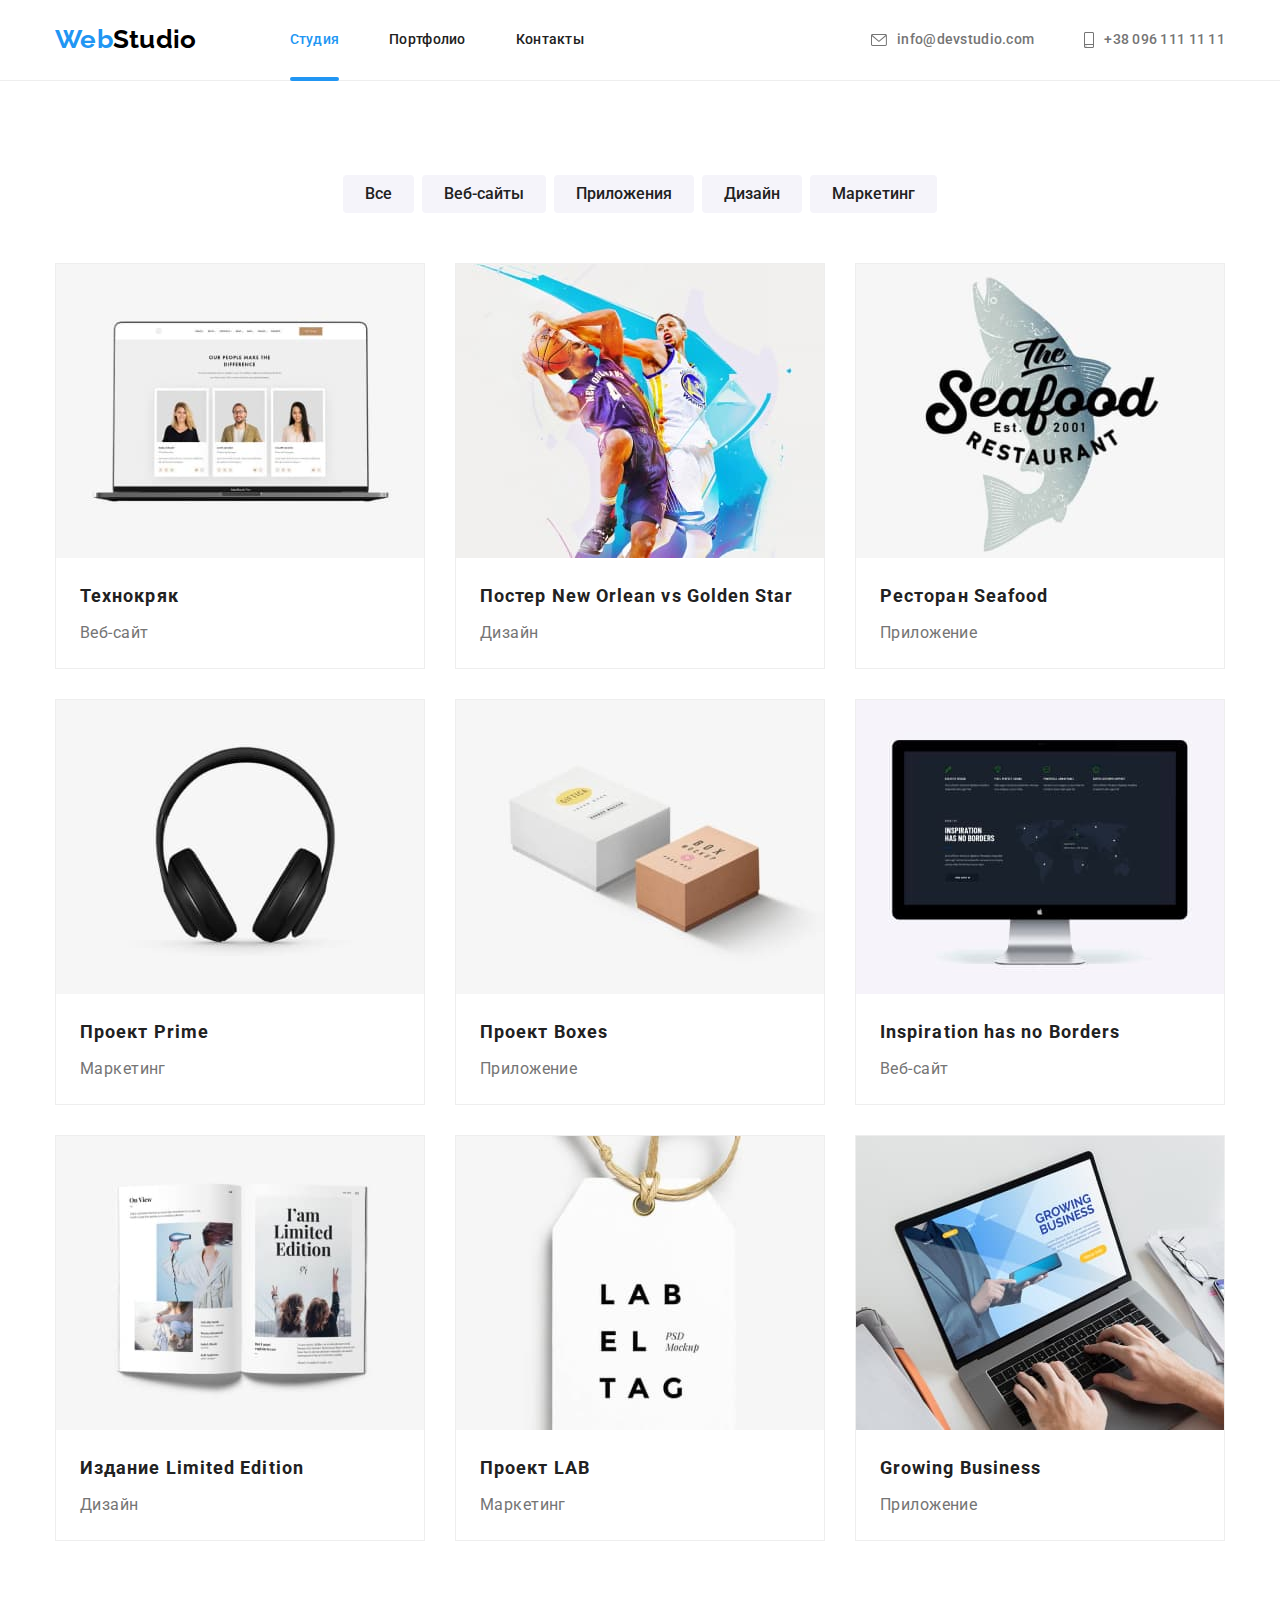
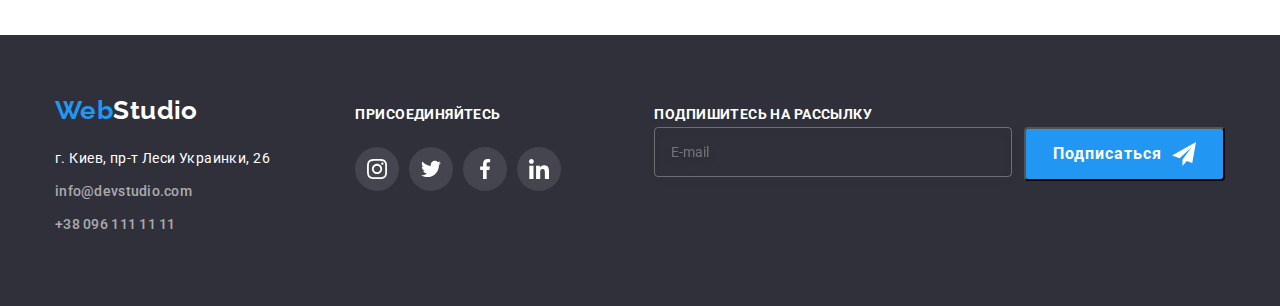
==== commit 3b760028: "a" ====
--- a/portfolio.html
+++ b/portfolio.html
@@ -21,18 +21,18 @@
     <link rel="stylesheet" href="./css/styles.css" />
   </head>
   <body class="page">
-    <header class="header">
+   <header class="header">
       <div class="container header_container">
         <nav class="nav">
-          <a href="./index.html" class="logo--black">
-            <span class="logo">Web</span>Studio
+           <a href="./index.html" class="logo--black">
+            <span class="logo--black_logo">Web</span>Studio
           </a>
           <ul class="nav_list list">
             <li class="nav_item">
-              <a href="./index.html" class="nav_link">Студия</a>
+              <a href="./index.html" class="nav_link--current">Студия</a>
             </li>
             <li class="nav_item">
-              <a href="./portfolio.html" class="nav_link--current"> Портфолио</a>
+              <a href="./portfolio.html" class="nav_link"> Портфолио</a>
             </li>
             <li class="nav_item">
               <a href="./index.html" class="nav_link"> Контакты</a>
@@ -61,211 +61,211 @@
     </header>
 
     <main>
-      <section class="section">
+      <section class="filters section">
         <div class="container">
           <h1 class="visually-hidden">Фильтры</h1>
-          <ul class="filters-list list">
-            <li class="filters-item">
-              <button type="button" class="filters-button">Все</button>
-            </li>
-            <li class="filters-item">
-              <button type="button" class="filters-button">Веб-сайты</button>
-            </li>
-            <li class="filters-item">
-              <button type="button" class="filters-button">Приложения</button>
-            </li>
-            <li class="filters-item">
-              <button type="button" class="filters-button">Дизайн</button>
-            </li>
-            <li class="filters-item">
-              <button type="button" class="filters-button">Маркетинг</button>
+          <ul class="filters_list list">
+            <li class="filters_item">
+              <button type="button" class="filters_button">Все</button>
+            </li>
+            <li class="filters_item">
+              <button type="button" class="filters_button">Веб-сайты</button>
+            </li>
+            <li class="filters_item">
+              <button type="button" class="filters_button">Приложения</button>
+            </li>
+            <li class="filters_item">
+              <button type="button" class="filters_button">Дизайн</button>
+            </li>
+            <li class="filters_item">
+              <button type="button" class="filters_button">Маркетинг</button>
             </li>
           </ul>
 
           <ul class="activity list">
             
-            <li class="activity-item">   
-              <a href="" class="activity-link">  
-                 <div class="activity-thumb">  
+            <li class="activity_item">   
+              <a href="" class="activity_link">  
+                 <div class="activity_thumb">  
               <img
                 src="./images/photo11.jpg"
                 width="370"
                 alt="Созданий веб-сайтов"
               />
-              <div class="activity-overlay">
-                    <p class="overlay-text">
-                      Технокряк это современная площадка распространения коронавируса. Компании используют эту платформу
-                      для цифрового шпионажа и атак на защищённые сервера конкурентов.
-                    </p>
-                  </div>
-                </div>
-              <div class="activity-item-bottom">
-                <h2 class="activity-title">Технокряк</h2>
-                <p class="activity-text">Веб-сайт</p>              
+              <div class="activity_overlay">
+                    <p class="description_text">
+                      Технокряк это современная площадка распространения коронавируса. Компании используют эту платформу
+                      для цифрового шпионажа и атак на защищённые сервера конкурентов.
+                    </p>
+                  </div>
+                </div>
+              <div class="activity_item-bottom">
+                <h2 class="activity_title">Технокряк</h2>
+                <p class="activity_text">Веб-сайт</p>              
               </div>
               </a>   
             </li>
             
             
-            <li class="activity-item">  
-              <a href="" class="activity-link">  
-                <div class="activity-thumb">        
+            <li class="activity_item">  
+              <a href="" class="activity_link">  
+                <div class="activity_thumb">        
               <img
                 src="./images/photo12.jpg"
                 width="370"
                 alt="Два баскетболиста борятся за мяч"
               />
-              <div class="activity-overlay">
-                    <p class="overlay-text">
-                      Технокряк это современная площадка распространения коронавируса. Компании используют эту платформу
-                      для цифрового шпионажа и атак на защищённые сервера конкурентов.
-                    </p>
-                  </div>
-                </div>
-              <div class="activity-item-bottom">
-                <h2 class="activity-title">Постер New Orlean vs Golden Star</h2>
-                <p class="activity-text">Дизайн</p>                
+              <div class="activity_overlay">
+                    <p class="description_text">
+                      Технокряк это современная площадка распространения коронавируса. Компании используют эту платформу
+                      для цифрового шпионажа и атак на защищённые сервера конкурентов.
+                    </p>
+                  </div>
+                </div>
+              <div class="activity_item-bottom">
+                <h2 class="activity_title">Постер New Orlean vs Golden Star</h2>
+                <p class="activity_text">Дизайн</p>                
               </div>
               </a>    
             </li>
-              <li class="activity-item">
-              <a href="" class="activity-link">
-                <div class="activity-thumb">  
+              <li class="activity_item">
+              <a href="" class="activity_link">
+                <div class="activity_thumb">  
               <img
                 src="./images/photo13.jpg"
                 width="370"
                 alt="Рыбный ресторан"
               />
-              <div class="activity-overlay">
-                    <p class="overlay-text">
-                      Технокряк это современная площадка распространения коронавируса. Компании используют эту платформу
-                      для цифрового шпионажа и атак на защищённые сервера конкурентов.
-                    </p>
-                  </div>
-                </div>
-              <div class="activity-item-bottom">
-                <h2 class="activity-title">Ресторан Seafood</h2>
-                <p class="activity-text">Приложение</p>
-                
-              </div>
-              </a>
-            </li>
-            <li class="activity-item">
-              <a href="" class="activity-link">
-                <div class="activity-thumb">  
+              <div class="activity_overlay">
+                    <p class="description-text">
+                      Технокряк это современная площадка распространения коронавируса. Компании используют эту платформу
+                      для цифрового шпионажа и атак на защищённые сервера конкурентов.
+                    </p>
+                  </div>
+                </div>
+              <div class="activity_item-bottom">
+                <h2 class="activity_title">Ресторан Seafood</h2>
+                <p class="activity_text">Приложение</p>
+                
+              </div>
+              </a>
+            </li>
+            <li class="activity_item">
+              <a href="" class="activity_link">
+                <div class="activity_thumb">  
               <img src="./images/photo14.jpg" width="370" alt="Наушники" />
-              <div class="activity-overlay">
-                    <p class="overlay-text">
-                      Технокряк это современная площадка распространения коронавируса. Компании используют эту платформу
-                      для цифрового шпионажа и атак на защищённые сервера конкурентов.
-                    </p>
-                  </div>
-                </div>
-              <div class="activity-item-bottom">
-                <h2 class="activity-title">Проект Prime</h2>
-                <p class="activity-text">Маркетинг</p>
-                
-              </div>
-              </a>
-            </li>
-            <li class="activity-item">
-              <a href="" class="activity-link">
-                <div class="activity-thumb">  
+              <div class="activity_overlay">
+                    <p class="description_text">
+                      Технокряк это современная площадка распространения коронавируса. Компании используют эту платформу
+                      для цифрового шпионажа и атак на защищённые сервера конкурентов.
+                    </p>
+                  </div>
+                </div>
+              <div class="activity_item-bottom">
+                <h2 class="activity_title">Проект Prime</h2>
+                <p class="activity_text">Маркетинг</p>
+                
+              </div>
+              </a>
+            </li>
+            <li class="activity_item">
+              <a href="" class="activity_link">
+                <div class="activity_thumb">  
               <img src="./images/photo15.jpg" width="370" alt="Две коробки" />
-              <div class="activity-overlay">
-                    <p class="overlay-text">
-                      Технокряк это современная площадка распространения коронавируса. Компании используют эту платформу
-                      для цифрового шпионажа и атак на защищённые сервера конкурентов.
-                    </p>
-                  </div>
-                </div>
-              <div class="activity-item-bottom">
-                <h2 class="activity-title">Проект Boxes</h2>
-                <p class="activity-text">Приложение</p>
-                
-              </div>
-              </a>
-            </li>
-            <li class="activity-item">
-              <a href="" class="activity-link">
-                <div class="activity-thumb">  
+              <div class="activity_overlay">
+                    <p class="description_text">
+                      Технокряк это современная площадка распространения коронавируса. Компании используют эту платформу
+                      для цифрового шпионажа и атак на защищённые сервера конкурентов.
+                    </p>
+                  </div>
+                </div>
+              <div class="activity_item-bottom">
+                <h2 class="activity_title">Проект Boxes</h2>
+                <p class="activity_text">Приложение</p>
+                
+              </div>
+              </a>
+            </li>
+            <li class="activity_item">
+              <a href="" class="activity_link">
+                <div class="activity_thumb">  
               <img
                 src="./images/photo16.jpg"
                 width="370"
                 alt="Оформление стилистически веб-сайта"
               />
-              <div class="activity-overlay">
-                    <p class="overlay-text">
-                      Технокряк это современная площадка распространения коронавируса. Компании используют эту платформу
-                      для цифрового шпионажа и атак на защищённые сервера конкурентов.
-                    </p>
-                  </div>
-                </div>
-              <div class="activity-item-bottom">
-                <h2 class="activity-title">Inspiration has no Borders</h2>
-                <p class="activity-text">Веб-сайт</p>
-                
-              </div>
-              </a>
-            </li>
-            <li class="activity-item">
-              <a href="" class="activity-link">
-                <div class="activity-thumb">  
+              <div class="activity_overlay">
+                    <p class="description_text">
+                      Технокряк это современная площадка распространения коронавируса. Компании используют эту платформу
+                      для цифрового шпионажа и атак на защищённые сервера конкурентов.
+                    </p>
+                  </div>
+                </div>
+              <div class="activity_item-bottom">
+                <h2 class="activity_title">Inspiration has no Borders</h2>
+                <p class="activity_text">Веб-сайт</p>
+                
+              </div>
+              </a>
+            </li>
+            <li class="activity_item">
+              <a href="" class="activity_link">
+                <div class="activity_thumb">  
               <img
                 src="./images/photo17.jpg"
                 width="370"
                 alt="Открытая книга"
               />
-              <div class="activity-overlay">
-                    <p class="overlay-text">
-                      Технокряк это современная площадка распространения коронавируса. Компании используют эту платформу
-                      для цифрового шпионажа и атак на защищённые сервера конкурентов.
-                    </p>
-                  </div>
-                </div>
-              <div class="activity-item-bottom">
-                <h2 class="activity-title">Издание Limited Edition</h2>
-                <p class="activity-text">Дизайн</p>
+              <div class="activity_overlay">
+                    <p class="description_text">
+                      Технокряк это современная площадка распространения коронавируса. Компании используют эту платформу
+                      для цифрового шпионажа и атак на защищённые сервера конкурентов.
+                    </p>
+                  </div>
+                </div>
+              <div class="activity_item-bottom">
+                <h2 class="activity_title">Издание Limited Edition</h2>
+                <p class="activity_text">Дизайн</p>
                
               </div>
               </a>
             </li>
-            <li class="activity-item">
-               <a href="" class="activity-link">
-                 <div class="activity-thumb">  
+            <li class="activity_item">
+               <a href="" class="activity_link">
+                 <div class="activity_thumb">  
               <img src="./images/photo18.jpg" width="370" alt="Белый ярлык" />
-              <div class="activity-overlay">
-                    <p class="overlay-text">
-                      Технокряк это современная площадка распространения коронавируса. Компании используют эту платформу
-                      для цифрового шпионажа и атак на защищённые сервера конкурентов.
-                    </p>
-                  </div>
-                </div>
-              <div class="activity-item-bottom">
-                <h2 class="activity-title">Проект LAB</h2>
-                <p class="activity-text">Маркетинг</p>
+              <div class="activity_overlay">
+                    <p class="description_text">
+                      Технокряк это современная площадка распространения коронавируса. Компании используют эту платформу
+                      для цифрового шпионажа и атак на защищённые сервера конкурентов.
+                    </p>
+                  </div>
+                </div>
+              <div class="activity_item-bottom">
+                <h2 class="activity_title">Проект LAB</h2>
+                <p class="activity_text">Маркетинг</p>
                
               </div>
               </a>
             </li>
-            <li class="activity-item">
-              <a href="" class="activity-link">
-                <div class="activity-thumb">  
+            <li class="activity_item">
+              <a href="" class="activity_link">
+                <div class="activity_thumb">  
               <img
                 src="./images/photo19.jpg"
                 width="370"
                 alt="Открытое приложение на ноутбуке"
               />
-              <div class="activity-overlay">
-                    <p class="overlay-text">
-                      Технокряк это современная площадка распространения коронавируса. Компании используют эту платформу
-                      для цифрового шпионажа и атак на защищённые сервера конкурентов.
-                    </p>
-                  </div>
-                </div>
-              <div class="activity-item-bottom">
-                <h2 class="activity-title">Growing Business</h2>
-                <p class="activity-text">Приложение</p>
+              <div class="activity_overlay">
+                    <p class="description_text">
+                      Технокряк это современная площадка распространения коронавируса. Компании используют эту платформу
+                      для цифрового шпионажа и атак на защищённые сервера конкурентов.
+                    </p>
+                  </div>
+                </div>
+              <div class="activity_item-bottom">
+                <h2 class="activity_title">Growing Business</h2>
+                <p class="activity_text">Приложение</p>
                 
               </div>
               </a>
@@ -277,8 +277,8 @@
 
    
 
-     <footer class="footer">
-       <div class="container footer_container">
+      <footer class="footer">
+      <div class="container footer_container">
         <div class="connect">
         <a href="./index.html" class="connect_logo--white">
           <span class="connect_logo--blue">Web</span>Studio
@@ -299,35 +299,34 @@
           </ul>
           </section>
           </div>
-          <div class="flex-box">
+          <div class="footer_flex-box">
         </address>
-           
-          <h2 class="join-title">Присоединяйтесь</h2>
-          <ul class="join-list list">
-            <li class="join-list-item">
-              <a href="" class="join-link">
-                <svg class="footer-icon-svg" width="20" height="20">
+           <h2 class="footer_title">Присоединяйтесь</h2>
+          <ul class="footer_soclist list">
+            <li class="footer_socitem">
+              <a href="" class="footer_link">
+                <svg class="footer_icon-svg" width="20" height="20">
                   <use href="./images/sprite.svg#icon-instagram" class="svg-item"></use>
                 </svg>
               </a>
             </li>
-            <li class="join-list-item">
-              <a href="" class="join-link">
-                <svg class="footer-icon-svg" width="20" height="20">
+            <li class="footer_socitem">
+              <a href="" class="footer_link">
+                <svg class="footer_icon-svg" width="20" height="20">
                   <use href="./images/sprite.svg#icon-twitter" class="svg-item"></use>
                 </svg>
               </a>
             </li>
-            <li class="join-list-item">
-              <a href="" class="join-link">
-                <svg class="footer-icon-svg" width="20" height="20">
+            <li class="footer_socitem">
+              <a href="" class="footer_link">
+                <svg class="footer_icon-svg" width="20" height="20">
                   <use href="./images/sprite.svg#icon-facebook" class="svg-item"></use>
                 </svg>
               </a>
             </li>
-            <li class="join-list-item">
-              <a href="" class="join-link">
-                <svg class="footer-icon-svg" width="20" height="20">
+            <li class="footer_socitem">
+              <a href="" class="footer_link">
+                <svg class="footer_icon-svg" width="20" height="20">
                   <use href="./images/sprite.svg#icon-linkedin" class="svg-item"></use>
                 </svg>
               </a>
@@ -336,16 +335,16 @@
         </div>
         </section>
      
-      <div class="signup-footer">
-      <form class="signup">
-          <strong class="footer-strong signup-title">Подпишитесь на рассылку </strong>
-          <div class="footer-form">
+      <div class="signup">
+      <form>
+          <strong class="footer-strong signup_title">Подпишитесь на рассылку </strong>
+          <div class="signup_form">
             <label for="signup-email" class="signup-label">
               <input type="email" name="email" id="signup-email" placeholder="E-mail" class="signup-email" />
             </label>
-            <button type="submit" class="hero-button signup-btn">
-              <span class="signup-btn-text">Подписаться</span>
-              <svg width="24" height="24" class="signup-svg">
+            <button type="submit" class="hero-button signup_btn">
+              <span class="signup_btn-text">Подписаться</span>
+              <svg width="24" height="24" class="signup_svg">
                 <use href="./images/sprite.svg#icon-send" class=""></use>
               </svg>
             </button>
@@ -354,6 +353,5 @@
       </div>
       </div>
     </footer>
-      </footer>
   </body>
 </html>
--- a/css/styles.css
+++ b/css/styles.css
@@ -273,7 +273,7 @@
 .hero_button:hover,
 .hero_button:focus {
   cursor: pointer;
-  background-color: #188ce8;
+  background-color: var(--accent-color);
 }
 
 .backdrop {
@@ -312,7 +312,7 @@
   border-radius: 4px;
 }
 
-.close-btn {
+.modal_closebtn {
   position: absolute;
   top: 8px;
   right: 8px;
@@ -329,13 +329,13 @@
   transition: color 250ms cubic-bezier(0.4, 0, 0.2, 1);
 }
 
-.modal-svg {
+.modal_closebtn:hover,
+.modal_closebtn:focus {
+  background-color: var(--accent-color);
+}
+
+.modal_svg {
   color: currentColor;
-}
-
-.modal-svg:hover,
-.modal-svg:focus {
-  fill: var(--accent-color);
 }
 
 .hero {
@@ -398,16 +398,16 @@
 
 /* FILTERS AND ACTIVITY */
 
-.filters-item:not(:last-child) {
+.filters_item:not(:last-child) {
   margin-right: 8px;
 }
-.filters-list {
+.filters_list {
   display: flex;
   justify-content: center;
   margin-bottom: 50px;
 }
 
-.filters-button {
+.filters_button {
   border: none;
   border-radius: 4px;
   padding: 6px 22px 6px 22px;
@@ -420,15 +420,17 @@
     background-color 250ms cubic-bezier(0.4, 0, 0.2, 1),
     box-shadow 250ms cubic-bezier(0.4, 0, 0.2, 1);
 }
-.filters-button:hover,
-.filters-button:focus {
+.filters_button:hover,
+.filters_button:focus {
   background-color: var(--accent-color);
   color: var(--white-text-color);
   cursor: pointer;
   filter: drop-shadow(0px 4px 4px rgba(0, 0, 0, 0.25));
 }
 
-.activity-title {
+/* ACTIVITY */
+
+.activity_title {
   color: var(--title-text-color);
   font-size: 18px;
   line-height: 2;
@@ -442,7 +444,7 @@
   margin-left: calc(-1 * var(--primary-gap));
   margin-top: calc(-1 * var(--primary-gap));
 }
-.activity-item {
+.activity_item {
   box-sizing: border-box;
   border: 1px solid #eeeeee;
   width: 370px;
@@ -451,34 +453,34 @@
   margin-top: var(--primary-gap);
 }
 
-.activity-link:hover,
-.activity-link:focus {
+.activity_link:hover,
+.activity_link:focus {
   box-shadow: 0px 4px 4px rgba(0, 0, 0, 0.25);
 }
 
-.activity-item-bottom {
+.activity_item-bottom {
   padding: 20px 24px 20px 24px;
 }
 
-.activity-text {
+.activity_text {
   font-weight: 400;
   font-size: 16px;
   line-height: 30px;
   color: var(--primary-text-color);
 }
 
-.activity-link {
+.activity_link {
   display: block;
   text-decoration: none;
   transition: box-shadow 250ms cubic-bezier(0.4, 0, 0.2, 1);
 }
 
-.activity-thumb {
+.activity_thumb {
   position: relative;
   overflow: hidden;
 }
 
-.activity-overlay {
+.activity_overlay {
   position: absolute;
   top: 0;
   left: 0;
@@ -498,12 +500,12 @@
   letter-spacing: 0.03em;
 }
 
-.activity-link:hover .activity-overlay,
-.activity-link:focus .activity-overlay {
+.activity_link:hover .activity_overlay,
+.activity_link:focus .activity_overlay {
   transform: translateY(0);
 }
 
-.overlay-text {
+.description_text {
   text-align: left;
   padding-right: 24px;
   padding-left: 24px;
@@ -652,7 +654,7 @@
 
 /* CLIENTS */
 
-.clients-title {
+.clients_title {
   color: var(--title-text-color);
   font-weight: 700;
   font-size: 36px;
@@ -662,26 +664,28 @@
   text-align: center;
 }
 
-.clients-list {
-  display: flex;
-}
-.clients-blok {
+.clients_list {
+  display: flex;
+}
+.clients_blok {
   margin-right: 30px;
 }
 
-.clients-blok:last-child {
+.clients_blok:last-child {
   margin-right: 0;
 }
 
-.clients-svg {
+/* CLIENTS LINK */
+
+.clients-link_svg {
   width: 106px;
   height: 60px;
   fill: var(--soc-logo-color);
   transition: fill 250ms cubic-bezier(0.4, 0, 0.2, 1);
 }
 
-.clients-svg-item:focus,
-.clients-svg-item:hover {
+.clients-link_svg-item:focus,
+.clients-link_icon:hover {
   fill: var(--accent-color);
   color: var(--soc-logo-color);
 }
@@ -698,8 +702,8 @@
     color 250ms cubic-bezier(0.4, 0, 0.2, 1);
 }
 
-.clients-link:hover .clients-svg,
-.clients-link:focus .clients-svg {
+.clients-link:hover .clients-link_svg,
+.clients-link:focus .clients-link_svg {
   fill: var(--accent-color);
 }
 
@@ -757,7 +761,7 @@
   align-items: baseline;
 }
 
-.join-title {
+.footer_title {
   color: var(--white-text-color);
   font-style: normal;
   font-weight: 700;
@@ -767,15 +771,15 @@
   text-transform: uppercase;
   margin-bottom: 20px;
 }
-.join-list {
+.footer_soclist {
   display: flex;
   justify-content: center;
 }
-.join-list-item:not(:last-child) {
+.footer_socitem:not(:last-child) {
   margin-right: 10px;
 }
 
-.join-link {
+.footer_link {
   display: flex;
   justify-content: center;
   align-items: center;
@@ -787,24 +791,24 @@
     background-color 250ms cubic-bezier(0.4, 0, 0.2, 1);
 }
 
-.join-link:hover,
-.join-link:focus {
+.footer_link:hover,
+.footer_link:focus {
   background-color: var(--accent-color);
   border-radius: 50%;
 }
 
-.join-link:hover .footer-icon-svg,
-.join-link:focus .footer-icon-svg {
+.footer_link:hover .footer_icon-svg,
+.footer_link:focus .footer_icon-svg {
   fill: var(--white-text-color);
 }
 
-.join-link:hover,
-.join-link:focus {
+.footer_link:hover,
+.footer-link:focus {
   background-color: var(--accent-color);
   border-radius: 50%;
 }
 
-.flex-box {
+.footer_flex-box {
   margin-left: 70px;
 }
 
@@ -816,7 +820,7 @@
   align-items: center;
 }
 
-.footer-icon-svg {
+.footer_icon-svg {
   width: 20px;
   height: 20px;
   fill: var(--white-text-color);
@@ -824,7 +828,7 @@
 
 /* SIGNUP */
 
-.signup-footer {
+.signup {
   margin-left: 93px;
 }
 
@@ -832,7 +836,7 @@
   margin-right: 12px;
 }
 
-.signup-title {
+.signup_title {
   display: flex;
   justify-content: left;
   color: var(--white-text-color);
@@ -854,16 +858,16 @@
   color: var(--white-text-color);
 }
 
-.footer-form {
-  display: flex;
-}
-
-.signup-btn:focus,
-.signup-btn:hover {
-  color: var(--white-text-color);
-}
-
-.signup-btn {
+.signup_form {
+  display: flex;
+}
+
+.signup_btn:focus,
+.signup_btn:hover {
+  color: var(--white-text-color);
+}
+
+.signup_btn {
   padding: 10px 27px;
   font-weight: 700;
   font-size: 16px;
@@ -873,15 +877,19 @@
   align-items: center;
   text-align: center;
   letter-spacing: 0.06em;
-
-  color: var(--white-text-color);
-}
-
-.signup-btn-text {
+  border-radius: 4px;
+
+  color: var(--white-text-color);
+  background-color: var(--accent-color);
+  cursor: pointer;
+  transition: color 250ms cubic-bezier(0.4, 0, 0.2, 1);
+}
+
+.signup_btn-text {
   margin-right: 10px;
 }
 
-.signup-svg {
+.signup_svg {
   fill: var(--white-text-color);
 }
 
@@ -890,14 +898,14 @@
   padding: 40px;
 }
 
-.form-field {
+.form_field {
   position: relative;
   display: flex;
   flex-direction: column;
   margin-bottom: 10px;
 }
 
-.form-text {
+.form_text {
   display: inline-block;
   font-weight: 700;
   font-size: 20px;
@@ -906,14 +914,14 @@
   margin-bottom: 12px;
 }
 
-.form-label {
+.form_label {
   margin-bottom: 4px;
   font-size: 12px;
   line-height: 1.17;
   color: var(--primary-text-color);
   letter-spacing: 0.01em;
 }
-.form-input {
+.form_input {
   padding-left: 42px;
   height: 40px;
   transition: border 250ms cubic-bezier(0.4, 0, 0.2, 1),
@@ -923,20 +931,20 @@
   border-radius: 4px;
 }
 
-.form-input:focus,
-.form-input:hover,
-.form-textarea:hover,
-.form-textarea:focus {
+.form_input:focus,
+.form_input:hover,
+.form_textarea:hover,
+.form_textarea:focus {
   border: 1px solid var(--accent-color);
 }
 
-.form-input:focus + .form-icon,
-.form-input:hover + .form-icon {
+.form_input:focus + .form-icon,
+.form_input:hover + .form-icon {
   color: var(--accent-color);
   fill: currentColor;
 }
 
-.form-icon {
+.form_icon {
   position: absolute;
   top: 38px;
   left: 12px;
@@ -946,7 +954,7 @@
   fill: var(--logo-black);
 }
 
-.form-textarea {
+.form_textarea {
   resize: none;
   padding: 12px 16px;
   height: 120px;
@@ -956,11 +964,11 @@
   border-radius: 4px;
 }
 
-.form .form-field:nth-child(5) {
+.form .form_field:nth-child(5) {
   margin-bottom: 20px;
 }
 
-.form-link {
+.form_link {
   margin-left: 5px;
   font-size: 14px;
   line-height: 1.71;
@@ -971,7 +979,7 @@
   color: var(--accent-color);
 }
 
-.form-checkbox-label {
+.checkbox_label {
   display: flex;
   align-items: center;
   justify-content: center;
@@ -985,23 +993,47 @@
   color: var(--primary-text-color);
 }
 
-.form-btn {
+.form_btn {
   display: block;
   margin-left: auto;
   margin-right: auto;
-}
-
-.form-checkbox {
+
+  cursor: pointer;
+  background-color: var(--accent-color);
+  border: 0;
+  border-radius: 4px;
+  padding: 10px 32px;
+  min-width: 200px;
+  color: var(--white-text-color);
+
+  font-family: roboto;
+  font-size: 16px;
+  font-style: normal;
+  font-weight: 700;
+  line-height: 1.88;
+  letter-spacing: 0.06em;
+  text-align: center;
+
+  transition: color 250ms cubic-bezier(0.4, 0, 0.2, 1),
+    background-color 250ms cubic-bezier(0.4, 0, 0.2, 1);
+}
+
+.form_btn:hover,
+.form-btn:focus {
+  background-color: #188ce8;
+}
+
+.checkbox {
   appearance: none;
   position: absolute;
 }
 
-.form-checkbox:focus + .checkbox,
-.form-checkbox:hover + .checkbox {
+.checkbox:focus + .checkbox_item,
+.checkbox:hover + .checkbox_iyem {
   fill: var(--accent-color);
 }
 
-.form-checkbox:checked + .checkbox {
+.checkbox:checked + .checkbox_item {
   border-radius: 2px;
   fill: var(--accent-color);
   background-color: var(--accent-color);
@@ -1010,7 +1042,7 @@
   background-repeat: no-repeat;
 }
 
-.checkbox {
+.checkbox_item {
   margin-right: 7px;
   width: 16px;
   height: 15px;
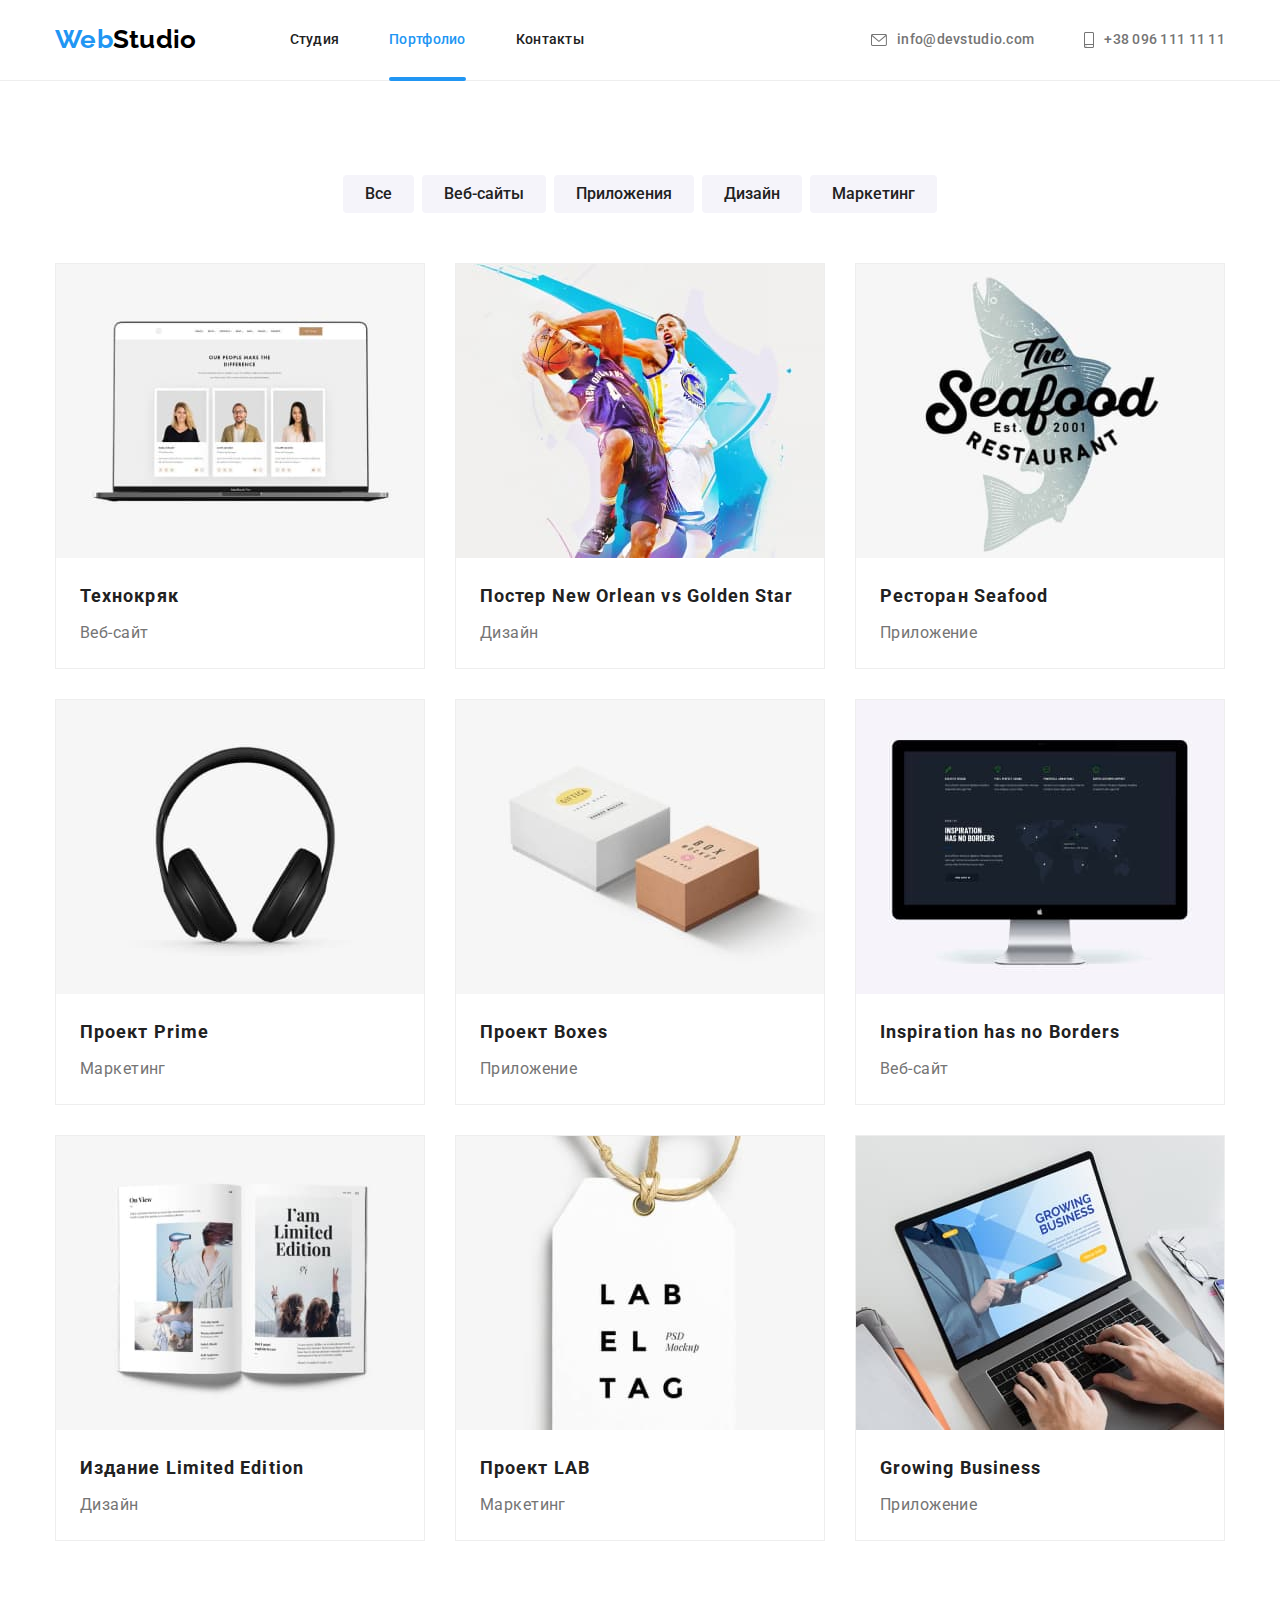
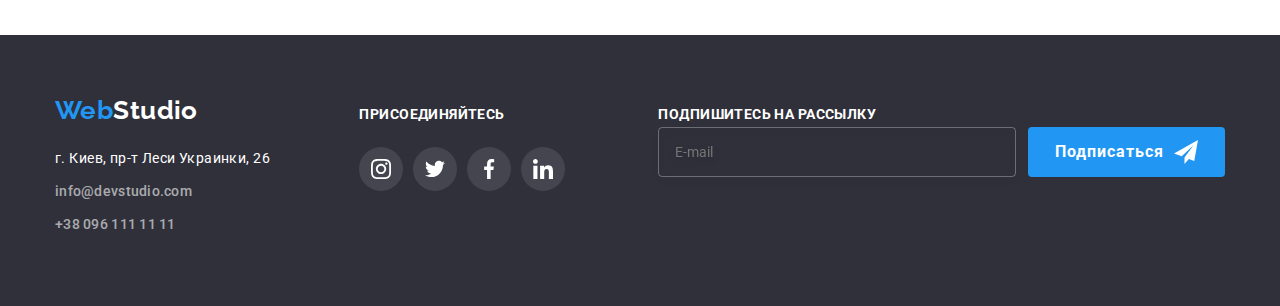
==== commit 55d3417e: "changes" ====
--- a/portfolio.html
+++ b/portfolio.html
@@ -6,7 +6,7 @@
     <meta name="viewport" content="width=device-width, initial-scale=1.0" />
     <title>Document</title>
 
-  <link rel="stylesheet" href="./css/main.min.css">
+  
 
     <link rel="preconnect" href="https://fonts.googleapis.com" />
     <link rel="preconnect" href="https://fonts.gstatic.com" crossorigin />
@@ -18,7 +18,7 @@
       rel="stylesheet"
       href="https://cdnjs.cloudflare.com/ajax/libs/modern-normalize/1.1.0/modern-normalize.min.css"
     />
-    <link rel="stylesheet" href="./css/styles.css" />
+    <link rel="stylesheet" href="./css/main.min.css" />
   </head>
   <body class="page">
    <header class="header">
@@ -29,10 +29,10 @@
           </a>
           <ul class="nav_list list">
             <li class="nav_item">
-              <a href="./index.html" class="nav_link--current">Студия</a>
+              <a href="./index.html" class="nav_link">Студия</a>
             </li>
             <li class="nav_item">
-              <a href="./portfolio.html" class="nav_link"> Портфолио</a>
+              <a href="./portfolio.html" class="nav_link--current"> Портфолио</a>
             </li>
             <li class="nav_item">
               <a href="./index.html" class="nav_link"> Контакты</a>
--- a/css/main.min.css
+++ b/css/main.min.css
@@ -1 +1,2 @@
-/* No CSS *//*# sourceMappingURL=main.min.css.map */+body{color:#757575;background:#fff;font-family:Roboto, sans-serif;letter-spacing:0.03em;font-size:14px;line-height:1.71}.container{width:1200px;padding-left:15px;padding-right:15px;margin:0 auto}p,h1,h2,h3,h4,h5,h6{margin:0}img{min-width:100%;display:block}*{-webkit-box-sizing:border-box;box-sizing:border-box}.section{padding-top:94px;padding-bottom:94px}.list{padding:0;margin:0;list-style:none}.visually-hidden{position:absolute;width:1px;height:1px;margin:-1px;padding:0;overflow:hidden;border:0;clip:rect(0 0 0 0)}.header{border-bottom:1px solid #eeeeee}.header_container{display:-webkit-box;display:-ms-flexbox;display:flex;-webkit-box-align:center;-ms-flex-align:center;align-items:center}.nav_list{display:-webkit-box;display:-ms-flexbox;display:flex;-webkit-box-align:center;-ms-flex-align:center;align-items:center}.nav{color:#212121;font-weight:500;font-size:14px;line-height:1.14;text-decoration:none;letter-spacing:0.02em;display:-webkit-box;display:-ms-flexbox;display:flex}.nav_item:not(:last-child){margin-right:50px}.nav_link{display:block;color:#212121;font-weight:500;font-size:14px;line-height:1.14;text-decoration:none;padding-top:32px;padding-bottom:32px;-webkit-transition:color 250ms cubic-bezier(0.4, 0, 0.2, 1);transition:color 250ms cubic-bezier(0.4, 0, 0.2, 1)}.nav_link:hover,.nav_link:focus{color:#2196f3}.nav_link--current{display:block;color:#2196f3;text-decoration:none;position:relative;padding-top:32px;padding-bottom:32px;-webkit-transition:color 250ms cubic-bezier(0.4, 0, 0.2, 1);transition:color 250ms cubic-bezier(0.4, 0, 0.2, 1)}.nav_link:hover::after{opacity:1}.nav_link--current::after{content:'';width:100%;height:4px;background-color:#2196f3;position:absolute;bottom:-1px;left:0px;border-radius:2px;-webkit-transition:opacity 250ms cubic-bezier(0.4, 0, 0.2, 1);transition:opacity 250ms cubic-bezier(0.4, 0, 0.2, 1)}.nav_link--current:hover::after{opacity:1}.nav_link::after{margin-left:auto}.contacts{display:-webkit-box;display:-ms-flexbox;display:flex;margin-left:auto}.contacts_item:not(:last-child){margin-right:50px}.contacts_link:hover,.contacts_link:focus{color:#2196f3}.contacts_link{color:#757575;font-weight:500;font-size:14px;line-height:1.14;letter-spacing:0.02em;text-decoration:none;display:-webkit-box;display:-ms-flexbox;display:flex;-webkit-box-align:center;-ms-flex-align:center;align-items:center;-webkit-transition:color 250ms cubic-bezier(0.4, 0, 0.2, 1);transition:color 250ms cubic-bezier(0.4, 0, 0.2, 1)}.contacts_icon{fill:currentColor;margin-right:10px}.logo--black_logo{margin:auto 0;padding-top:24px;padding-bottom:25px;color:#2196f3;font-family:Raleway, sans-serif;font-weight:700;font-size:26px;line-height:1.2;text-decoration:none;-webkit-transition:fill 250ms cubic-bezier(0.4, 0, 0.2, 1),background-color 250ms cubic-bezier(0.4, 0, 0.2, 1);transition:fill 250ms cubic-bezier(0.4, 0, 0.2, 1),background-color 250ms cubic-bezier(0.4, 0, 0.2, 1)}.connect_logo--blue{margin:auto 0;color:#2196f3;font-family:Raleway, sans-serif;font-weight:700;font-size:26px;line-height:1.2;text-decoration:none;margin-bottom:20px;-webkit-transition:fill 250ms cubic-bezier(0.4, 0, 0.2, 1),background-color 250ms cubic-bezier(0.4, 0, 0.2, 1);transition:fill 250ms cubic-bezier(0.4, 0, 0.2, 1),background-color 250ms cubic-bezier(0.4, 0, 0.2, 1)}.logo--black{margin:auto 0;padding-top:24px;padding-bottom:25px;color:#000;font-family:Raleway, sans-serif;font-weight:700;font-size:26px;line-height:1.19;text-decoration:none;margin-right:93px;-webkit-transition:fill 250ms cubic-bezier(0.4, 0, 0.2, 1),background-color 250ms cubic-bezier(0.4, 0, 0.2, 1);transition:fill 250ms cubic-bezier(0.4, 0, 0.2, 1),background-color 250ms cubic-bezier(0.4, 0, 0.2, 1)}.connect_logo--white{margin:auto 0;color:#fff;font-family:Raleway, sans-serif;font-weight:700;font-size:26px;line-height:1.19;text-decoration:none;margin-bottom:20px;-webkit-transition:fill 250ms cubic-bezier(0.4, 0, 0.2, 1),background-color 250ms cubic-bezier(0.4, 0, 0.2, 1);transition:fill 250ms cubic-bezier(0.4, 0, 0.2, 1),background-color 250ms cubic-bezier(0.4, 0, 0.2, 1)}.hero{text-align:center}.hero_title{margin:0 auto;color:#fff;font-weight:900;font-size:44px;line-height:1.36;text-align:center;text-transform:uppercase;letter-spacing:0.06em;margin-bottom:30px;max-width:696px}.hero_button{padding:10px 32px 10px 32px;border-radius:4px;font-weight:700;font-size:16px;line-height:1.87;background-color:#2196f3;color:#fff;border:none;text-decoration:none;text-align:center;-webkit-transition:color 250ms cubic-bezier(0.4, 0, 0.2, 1),background-color 250ms cubic-bezier(0.4, 0, 0.2, 1);transition:color 250ms cubic-bezier(0.4, 0, 0.2, 1),background-color 250ms cubic-bezier(0.4, 0, 0.2, 1)}.hero_button:hover,.hero_button:focus{cursor:pointer;background-color:#2196f3}.hero{max-width:1600px;height:600px;margin-left:auto;margin-right:auto;background-image:-webkit-gradient(linear, left top, left bottom, from(rgba(47,48,58,0.4)), to(rgba(47,48,58,0.4))),url(../images/overlay.jpg);background-image:linear-gradient(rgba(47,48,58,0.4), rgba(47,48,58,0.4)),url(../images/overlay.jpg);background-repeat:no-repeat;background-position:center;background-size:cover;padding-bottom:200px;padding-top:200px}.backdrop{position:fixed;top:0;left:0;width:100%;height:100%;z-index:1;opacity:1;-webkit-transition:opacity 250ms cubic-bezier(0.4, 0, 0.2, 1);transition:opacity 250ms cubic-bezier(0.4, 0, 0.2, 1);background-color:rgba(0,0,0,0.2)}.is-hidden{opacity:0;pointer-events:none}.backdrop.is-hidden .modal{-webkit-transform:translate(-50%, -50%) scale(0.6);transform:translate(-50%, -50%) scale(0.6)}.modal{position:absolute;top:50%;left:50%;-webkit-transform:translate(-50%, -50%) scale(1);transform:translate(-50%, -50%) scale(1);-webkit-transition:-webkit-transform 250ms cubic-bezier(0.4, 0, 0.2, 1);transition:-webkit-transform 250ms cubic-bezier(0.4, 0, 0.2, 1);transition:transform 250ms cubic-bezier(0.4, 0, 0.2, 1);transition:transform 250ms cubic-bezier(0.4, 0, 0.2, 1), -webkit-transform 250ms cubic-bezier(0.4, 0, 0.2, 1);width:530px;height:580px;background-color:#fff;-webkit-box-shadow:0px 1px 3px rgba(0,0,0,0.12),0px 1px 1px rgba(0,0,0,0.14),0px 2px 1px rgba(0,0,0,0.2);box-shadow:0px 1px 3px rgba(0,0,0,0.12),0px 1px 1px rgba(0,0,0,0.14),0px 2px 1px rgba(0,0,0,0.2);border-radius:4px}.modal_closebtn{position:absolute;top:8px;right:8px;width:30px;height:30px;color:#000;display:-webkit-box;display:-ms-flexbox;display:flex;-webkit-box-pack:center;-ms-flex-pack:center;justify-content:center;-webkit-box-align:center;-ms-flex-align:center;align-items:center;cursor:pointer;background-color:#fff;border:1px solid rgba(0,0,0,0.1);border-radius:15px;-webkit-transition:color 250ms cubic-bezier(0.4, 0, 0.2, 1);transition:color 250ms cubic-bezier(0.4, 0, 0.2, 1)}.modal_closebtn:hover,.modal_closebtn:focus{background-color:#2196f3}.modal_svg{fill:currentColor}.features_title{margin-top:0;margin-bottom:10px;color:#212121;font-weight:700;font-size:14px;line-height:1.14;margin-top:30px}.features_list{display:-webkit-box;display:-ms-flexbox;display:flex}.features_item{width:270px;margin-right:30px}.features_item:last-child{margin-right:0}.features_box{display:-webkit-box;display:-ms-flexbox;display:flex;width:270px;height:120px;background-color:#f5f4fa;border-radius:4px;margin-bottom:30px;-webkit-box-align:center;-ms-flex-align:center;align-items:center;-webkit-box-pack:center;-ms-flex-pack:center;justify-content:center}.features_icon{-webkit-box-align:center;-ms-flex-align:center;align-items:center;-webkit-box-pack:center;-ms-flex-pack:center;justify-content:center}.filters_item:not(:last-child){margin-right:8px}.filters_list{display:-webkit-box;display:-ms-flexbox;display:flex;-webkit-box-pack:center;-ms-flex-pack:center;justify-content:center;margin-bottom:50px}.filters_button{border:none;border-radius:4px;padding:6px 22px 6px 22px;font-weight:500;font-size:16px;line-height:1.6;background-color:#f5f4fa;color:#212121;-webkit-transition:color 250ms cubic-bezier(0.4, 0, 0.2, 1),background-color 250ms cubic-bezier(0.4, 0, 0.2, 1),-webkit-box-shadow 250ms cubic-bezier(0.4, 0, 0.2, 1);transition:color 250ms cubic-bezier(0.4, 0, 0.2, 1),background-color 250ms cubic-bezier(0.4, 0, 0.2, 1),-webkit-box-shadow 250ms cubic-bezier(0.4, 0, 0.2, 1);transition:color 250ms cubic-bezier(0.4, 0, 0.2, 1),background-color 250ms cubic-bezier(0.4, 0, 0.2, 1),box-shadow 250ms cubic-bezier(0.4, 0, 0.2, 1);transition:color 250ms cubic-bezier(0.4, 0, 0.2, 1),background-color 250ms cubic-bezier(0.4, 0, 0.2, 1),box-shadow 250ms cubic-bezier(0.4, 0, 0.2, 1),-webkit-box-shadow 250ms cubic-bezier(0.4, 0, 0.2, 1)}.filters_button:hover,.filters_button:focus{background-color:#2196f3;color:#fff;cursor:pointer;-webkit-filter:drop-shadow(0px 4px 4px rgba(0,0,0,0.25));filter:drop-shadow(0px 4px 4px rgba(0,0,0,0.25))}.activity_title{color:#212121;font-size:18px;line-height:2;letter-spacing:0.06em;margin-bottom:4px}.activity{display:-webkit-box;display:-ms-flexbox;display:flex;-ms-flex-wrap:wrap;flex-wrap:wrap;margin-left:calc(-1 * 30px);margin-top:calc(-1 * 30px)}.activity_item{-webkit-box-sizing:border-box;box-sizing:border-box;border:1px solid #eeeeee;width:370px;-ms-flex-preferred-size:calc(100% / 3 - 30px);flex-basis:calc(100% / 3 - 30px);margin-left:30px;margin-top:30px}.activity_item-bottom{padding:20px 24px 20px 24px}.activity_text{font-weight:400;font-size:16px;line-height:30px;color:#757575}.activity_link{display:block;text-decoration:none;-webkit-transition:-webkit-box-shadow 250ms cubic-bezier(0.4, 0, 0.2, 1);transition:-webkit-box-shadow 250ms cubic-bezier(0.4, 0, 0.2, 1);transition:box-shadow 250ms cubic-bezier(0.4, 0, 0.2, 1);transition:box-shadow 250ms cubic-bezier(0.4, 0, 0.2, 1), -webkit-box-shadow 250ms cubic-bezier(0.4, 0, 0.2, 1)}.activity_link:hover,.activity_link:focus{-webkit-box-shadow:0px 4px 4px rgba(0,0,0,0.25);box-shadow:0px 4px 4px rgba(0,0,0,0.25)}.activity_link:hover .activity_overlay,.activity_link:focus .activity_overlay{-webkit-transform:translateY(0);transform:translateY(0)}.activity_thumb{position:relative;overflow:hidden}.activity_overlay{position:absolute;top:0;left:0;-webkit-transform:translateY(101%);transform:translateY(101%);-webkit-transition:-webkit-transform 250ms cubic-bezier(0.4, 0, 0.2, 1);transition:-webkit-transform 250ms cubic-bezier(0.4, 0, 0.2, 1);transition:transform 250ms cubic-bezier(0.4, 0, 0.2, 1);transition:transform 250ms cubic-bezier(0.4, 0, 0.2, 1), -webkit-transform 250ms cubic-bezier(0.4, 0, 0.2, 1);display:-webkit-box;display:-ms-flexbox;display:flex;-webkit-box-align:center;-ms-flex-align:center;align-items:center;height:100%;width:100%;background-color:rgba(33,150,243,0.9);color:#fff;font-weight:400;font-size:18px;line-height:1.55;letter-spacing:0.03em}.description_text{text-align:left;padding-right:24px;padding-left:24px}.work{padding-top:0}.work_title,.team_title{margin-bottom:50px;color:#212121;font-weight:700;font-size:36px;line-height:1.16;text-align:center}.work_list{-ms-flex-wrap:wrap;flex-wrap:wrap;margin-left:calc(-1 * 30px);display:-webkit-box;display:-ms-flexbox;display:flex}.work_item{-ms-flex-preferred-size:calc(100% / 3 -30px);flex-basis:calc(100% / 3 -30px);margin-left:30px;position:relative}.work_item:last-child{margin-right:0}.work_bottom{position:absolute;bottom:0;left:0;width:100%;height:70px;background-color:rgba(47,48,58,0.8);background:#2f303acc}.work_bottom-title{font-weight:700;font-size:14px;line-height:1.14;text-align:center;text-transform:uppercase;padding-top:27px;padding-bottom:27px;color:#fff}.team{background-color:#f5f4fa}.team_list{display:-webkit-box;display:-ms-flexbox;display:flex;-ms-flex-wrap:wrap;flex-wrap:wrap;margin-left:calc(-1 * 30px)}.team_item{background:#ffffff;-ms-flex-preferred-size:calc(100% / 4 -30px);flex-basis:calc(100% / 4 -30px);margin-left:30px;-webkit-box-shadow:0px 1px 3px rgba(0,0,0,0.12),0px 1px 1px rgba(0,0,0,0.14),0px 2px 1px rgba(0,0,0,0.2);box-shadow:0px 1px 3px rgba(0,0,0,0.12),0px 1px 1px rgba(0,0,0,0.14),0px 2px 1px rgba(0,0,0,0.2);border-radius:0px 0px 4px 4px}.team_heading{color:#212121;font-weight:500;font-size:16px;line-height:1.18;text-align:center;margin-bottom:10px}.team_text{font-size:16px;line-height:1.18;text-align:center;margin-bottom:16px}.team_item-bottom{padding-top:30px;padding-bottom:30px;background-color:#fff}.soc-list_item{width:44px;height:44px}.soc-link{display:-webkit-box;display:-ms-flexbox;display:flex;width:100%;height:100%;border-radius:22px;display:flex;-webkit-box-align:center;-ms-flex-align:center;align-items:center;-webkit-box-pack:center;-ms-flex-pack:center;justify-content:center;-webkit-transition:fill 250ms cubic-bezier(0.4, 0, 0.2, 1),background-color 250ms cubic-bezier(0.4, 0, 0.2, 1);transition:fill 250ms cubic-bezier(0.4, 0, 0.2, 1),background-color 250ms cubic-bezier(0.4, 0, 0.2, 1)}.soc-link:focus,.soc-link:hover{background-color:#2196f3;border-radius:50%}.soc-link:hover .soc-link_icon,.soc-link:focus .soc-link_icon{fill:#fff}.soc-list{display:-webkit-box;display:-ms-flexbox;display:flex;-webkit-box-pack:center;-ms-flex-pack:center;justify-content:center}.soc-list_item+.soc-list_item{margin-left:10px}.soc-link_icon{width:20px;height:20px;fill:#afb1b8}.clients_title{color:#212121;font-weight:700;font-size:36px;line-height:42px;text-align:center;margin-bottom:50px;text-align:center}.clients_list{display:-webkit-box;display:-ms-flexbox;display:flex}.clients_blok{margin-right:30px}.clients_blok:last-child{margin-right:0}.clients-link_svg{width:106px;height:60px;fill:#afb1b8;-webkit-transition:fill 250ms cubic-bezier(0.4, 0, 0.2, 1);transition:fill 250ms cubic-bezier(0.4, 0, 0.2, 1)}.clients-link_svg-item:focus,.clients-link_icon:hover{fill:#2196f3;color:#afb1b8}.clients-link{display:-webkit-box;display:-ms-flexbox;display:flex;width:170px;height:92px;border:1px solid #afb1b8;border-radius:4px;-webkit-box-align:center;-ms-flex-align:center;align-items:center;-webkit-box-pack:center;-ms-flex-pack:center;justify-content:center;-webkit-transition:border 250ms cubic-bezier(0.4, 0, 0.2, 1),color 250ms cubic-bezier(0.4, 0, 0.2, 1);transition:border 250ms cubic-bezier(0.4, 0, 0.2, 1),color 250ms cubic-bezier(0.4, 0, 0.2, 1)}.clients-link:hover .clients-link_svg,.clients-link:focus .clients-link_svg{fill:#2196f3}.clients-link:hover,.clients-link:focus{border-color:#2196f3}.footer-list_item{margin-bottom:9px;font-size:14px;font-style:normal;line-height:1.71;color:#fff}.footer-item:last-child{margin-bottom:0}.footer-list_link:hover,.footer-list_link:focus{color:#2196f3}.footer-list_link{margin-bottom:9px;color:#757575;font-weight:500;font-size:14px;line-height:1.14;letter-spacing:0.02em;text-decoration:none;color:rgba(255,255,255,0.6);-webkit-transition:color 250ms cubic-bezier(0.4, 0, 0.2, 1);transition:color 250ms cubic-bezier(0.4, 0, 0.2, 1)}.footer-address{margin-top:20px}.footer{background-color:#2f303a;padding-top:60px;padding-bottom:60px}.connect{-webkit-box-flex:1;-ms-flex-positive:1;flex-grow:1}.footer_container{display:-webkit-box;display:-ms-flexbox;display:flex;-webkit-box-align:baseline;-ms-flex-align:baseline;align-items:baseline}.footer_title{color:#fff;font-style:normal;font-weight:700;font-size:14px;line-height:1, 14;letter-spacing:0.03em;text-transform:uppercase;margin-bottom:20px}.footer_soclist{display:-webkit-box;display:-ms-flexbox;display:flex;-webkit-box-pack:center;-ms-flex-pack:center;justify-content:center}.footer_socitem:not(:last-child){margin-right:10px}.footer_link{display:-webkit-box;display:-ms-flexbox;display:flex;-webkit-box-pack:center;-ms-flex-pack:center;justify-content:center;-webkit-box-align:center;-ms-flex-align:center;align-items:center;width:44px;height:44px;background:rgba(255,255,255,0.1);border-radius:50%;-webkit-transition:fill 250ms cubic-bezier(0.4, 0, 0.2, 1),background-color 250ms cubic-bezier(0.4, 0, 0.2, 1);transition:fill 250ms cubic-bezier(0.4, 0, 0.2, 1),background-color 250ms cubic-bezier(0.4, 0, 0.2, 1)}.footer_link:hover,.footer_link:focus{background-color:#2196f3;border-radius:50%}.footer_link:hover .footer_icon-svg,.footer_link:focus .footer_icon-svg{fill:#fff}.footer_link:hover,.footer-link:focus{background-color:#2196f3;border-radius:50%}.footer_flex-box{margin-left:70px}.contact a{-webkit-text-decoration-line:none;text-decoration-line:none;display:-webkit-inline-box;display:-ms-inline-flexbox;display:inline-flex;-webkit-box-align:end;-ms-flex-align:end;align-items:flex-end;-webkit-box-pack:center;-ms-flex-pack:center;justify-content:center;-webkit-box-align:center;-ms-flex-align:center;align-items:center}.footer_icon-svg{width:20px;height:20px;fill:#fff}.signup{margin-left:93px}.signup-label{margin-right:12px}.signup_title{display:-webkit-box;display:-ms-flexbox;display:flex;-webkit-box-pack:left;-ms-flex-pack:left;justify-content:left;color:#fff;font-weight:700;text-transform:uppercase}.signup-email{padding:15px 16px;height:50px;width:358px;background-color:transparent;border:1px solid rgba(255,255,255,0.3);-webkit-box-sizing:border-box;box-sizing:border-box;-webkit-filter:drop-shadow(0px 4px 4px rgba(0,0,0,0.15));filter:drop-shadow(0px 4px 4px rgba(0,0,0,0.15));border-radius:4px;color:#fff}.signup_form{display:-webkit-box;display:-ms-flexbox;display:flex}.signup_btn:focus,.signup_btn:hover{color:#fff}.signup_btn{padding:10px 27px;font-weight:700;font-size:16px;line-height:1.87;border:none;display:-webkit-box;display:-ms-flexbox;display:flex;-webkit-box-align:center;-ms-flex-align:center;align-items:center;text-align:center;letter-spacing:0.06em;border-radius:4px;color:#fff;background-color:#2196f3;cursor:pointer;-webkit-transition:color 250ms cubic-bezier(0.4, 0, 0.2, 1);transition:color 250ms cubic-bezier(0.4, 0, 0.2, 1)}.signup_btn-text{margin-right:10px}.signup_svg{fill:#fff}.form{padding:40px}.form_field{position:relative;display:-webkit-box;display:-ms-flexbox;display:flex;-webkit-box-orient:vertical;-webkit-box-direction:normal;-ms-flex-direction:column;flex-direction:column;margin-bottom:10px}.form_text{display:inline-block;font-weight:700;font-size:20px;line-height:1.15;color:#212121;margin-bottom:12px}.form_label{margin-bottom:4px;font-size:12px;line-height:1.17;color:#757575;letter-spacing:0.01em}.form_input{padding-left:42px;height:40px;-webkit-transition:border 250ms cubic-bezier(0.4, 0, 0.2, 1),color 250ms cubic-bezier(0.4, 0, 0.2, 1);transition:border 250ms cubic-bezier(0.4, 0, 0.2, 1),color 250ms cubic-bezier(0.4, 0, 0.2, 1);border:1px solid rgba(33,33,33,0.2);-webkit-box-sizing:border-box;box-sizing:border-box;border-radius:4px}.form_input:focus,.form_input:hover,.form_textarea:hover,.form_textarea:focus{border:1px solid #2196f3}.form_input:focus+.form-icon,.form_input:hover+.form-icon{color:#2196f3;fill:currentColor}.form_icon{position:absolute;top:38px;left:12px;pointer-events:none;-webkit-transition:fill 250ms cubic-bezier(0.4, 0, 0.2, 1);transition:fill 250ms cubic-bezier(0.4, 0, 0.2, 1);-webkit-transform:translateY(-50%);transform:translateY(-50%);fill:#000}.form_textarea{resize:none;padding:12px 16px;height:120px;-webkit-transition:border 250ms cubic-bezier(0.4, 0, 0.2, 1);transition:border 250ms cubic-bezier(0.4, 0, 0.2, 1);border:1px solid rgba(33,33,33,0.2);-webkit-box-sizing:border-box;box-sizing:border-box;border-radius:4px}.form .form_field:nth-child(5){margin-bottom:20px}.form_link{margin-left:5px;font-size:14px;line-height:1.71;letter-spacing:0.03em;-webkit-text-decoration-line:underline;text-decoration-line:underline;color:#2196f3}.checkbox_label{display:-webkit-box;display:-ms-flexbox;display:flex;-webkit-box-align:center;-ms-flex-align:center;align-items:center;-webkit-box-pack:center;-ms-flex-pack:center;justify-content:center;margin-bottom:30px;font-weight:normal;font-size:14px;line-height:1.71;letter-spacing:0.03em;color:#757575}.form_btn{display:block;margin-left:auto;margin-right:auto;cursor:pointer;background-color:#2196f3;border:none;border-radius:4px;padding:10px 32px;min-width:200px;color:#fff;font-size:16px;font-style:normal;font-weight:700;line-height:1.88;letter-spacing:0.06em;text-align:center;-webkit-transition:color 250ms cubic-bezier(0.4, 0, 0.2, 1),background-color 250ms cubic-bezier(0.4, 0, 0.2, 1);transition:color 250ms cubic-bezier(0.4, 0, 0.2, 1),background-color 250ms cubic-bezier(0.4, 0, 0.2, 1)}.form_btn:hover,.form-btn:focus{background-color:#2196f3}.checkbox{-webkit-appearance:none;-moz-appearance:none;appearance:none;position:absolute}.checkbox:focus+.checkbox_item,.checkbox:hover+.checkbox_iyem{fill:#2196f3}.checkbox:checked+.checkbox_item{border-radius:2px;fill:#2196f3;background-color:#2196f3;background-image:url(../images/accept.svg);background-position:50% 50%;background-repeat:no-repeat}.checkbox_item{margin-right:7px;width:16px;height:15px;-webkit-transition:background-color 250ms cubic-bezier(0.4, 0, 0.2, 1),fill 250ms cubic-bezier(0.4, 0, 0.2, 1);transition:background-color 250ms cubic-bezier(0.4, 0, 0.2, 1),fill 250ms cubic-bezier(0.4, 0, 0.2, 1)}
+/*# sourceMappingURL=main.min.css.map */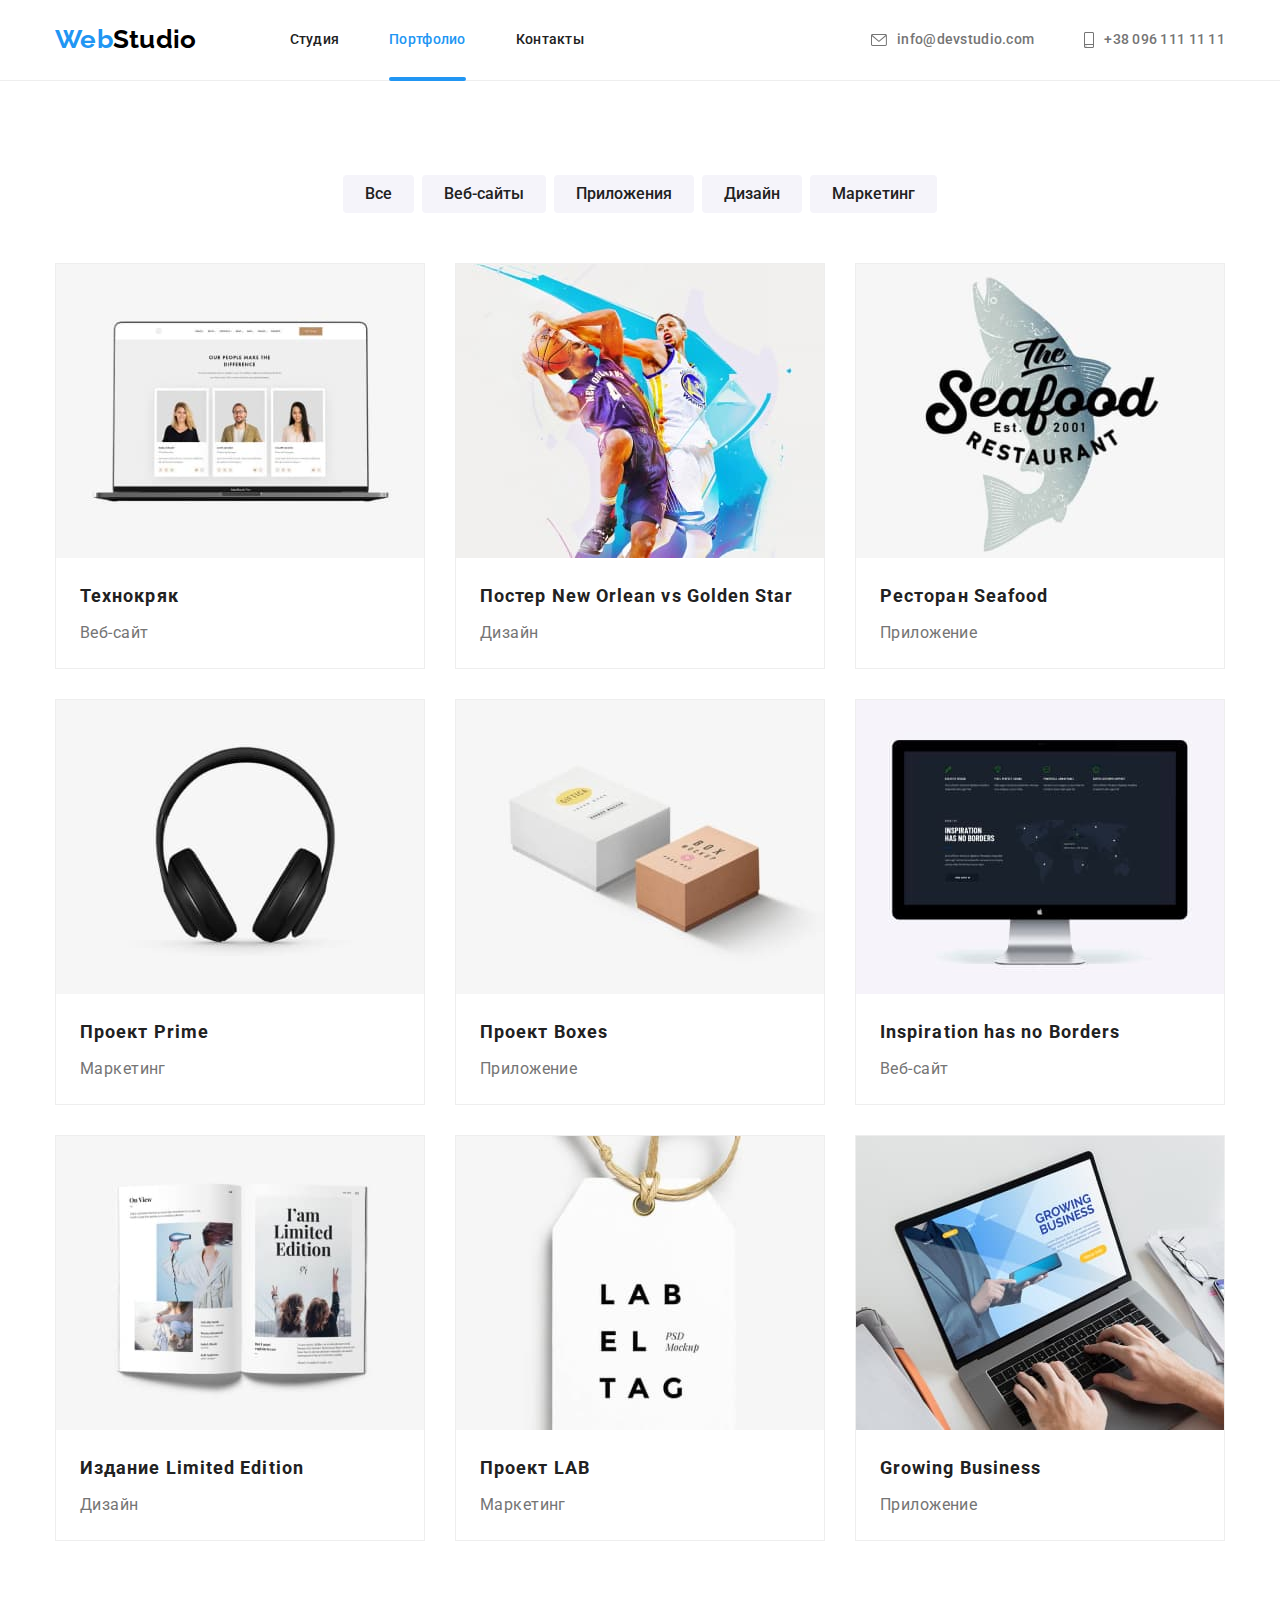
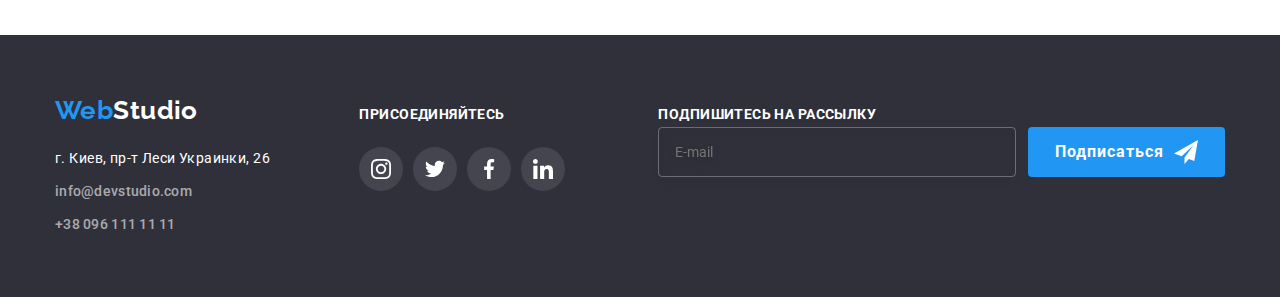
==== commit ee573727: "a" ====
--- a/portfolio.html
+++ b/portfolio.html
@@ -137,7 +137,7 @@
                 alt="Рыбный ресторан"
               />
               <div class="activity_overlay">
-                    <p class="description-text">
+                    <p class="description_text">
                       Технокряк это современная площадка распространения коронавируса. Компании используют эту платформу
                       для цифрового шпионажа и атак на защищённые сервера конкурентов.
                     </p>
--- a/css/main.min.css
+++ b/css/main.min.css
@@ -1,2 +1,2 @@
-body{color:#757575;background:#fff;font-family:Roboto, sans-serif;letter-spacing:0.03em;font-size:14px;line-height:1.71}.container{width:1200px;padding-left:15px;padding-right:15px;margin:0 auto}p,h1,h2,h3,h4,h5,h6{margin:0}img{min-width:100%;display:block}*{-webkit-box-sizing:border-box;box-sizing:border-box}.section{padding-top:94px;padding-bottom:94px}.list{padding:0;margin:0;list-style:none}.visually-hidden{position:absolute;width:1px;height:1px;margin:-1px;padding:0;overflow:hidden;border:0;clip:rect(0 0 0 0)}.header{border-bottom:1px solid #eeeeee}.header_container{display:-webkit-box;display:-ms-flexbox;display:flex;-webkit-box-align:center;-ms-flex-align:center;align-items:center}.nav_list{display:-webkit-box;display:-ms-flexbox;display:flex;-webkit-box-align:center;-ms-flex-align:center;align-items:center}.nav{color:#212121;font-weight:500;font-size:14px;line-height:1.14;text-decoration:none;letter-spacing:0.02em;display:-webkit-box;display:-ms-flexbox;display:flex}.nav_item:not(:last-child){margin-right:50px}.nav_link{display:block;color:#212121;font-weight:500;font-size:14px;line-height:1.14;text-decoration:none;padding-top:32px;padding-bottom:32px;-webkit-transition:color 250ms cubic-bezier(0.4, 0, 0.2, 1);transition:color 250ms cubic-bezier(0.4, 0, 0.2, 1)}.nav_link:hover,.nav_link:focus{color:#2196f3}.nav_link--current{display:block;color:#2196f3;text-decoration:none;position:relative;padding-top:32px;padding-bottom:32px;-webkit-transition:color 250ms cubic-bezier(0.4, 0, 0.2, 1);transition:color 250ms cubic-bezier(0.4, 0, 0.2, 1)}.nav_link:hover::after{opacity:1}.nav_link--current::after{content:'';width:100%;height:4px;background-color:#2196f3;position:absolute;bottom:-1px;left:0px;border-radius:2px;-webkit-transition:opacity 250ms cubic-bezier(0.4, 0, 0.2, 1);transition:opacity 250ms cubic-bezier(0.4, 0, 0.2, 1)}.nav_link--current:hover::after{opacity:1}.nav_link::after{margin-left:auto}.contacts{display:-webkit-box;display:-ms-flexbox;display:flex;margin-left:auto}.contacts_item:not(:last-child){margin-right:50px}.contacts_link:hover,.contacts_link:focus{color:#2196f3}.contacts_link{color:#757575;font-weight:500;font-size:14px;line-height:1.14;letter-spacing:0.02em;text-decoration:none;display:-webkit-box;display:-ms-flexbox;display:flex;-webkit-box-align:center;-ms-flex-align:center;align-items:center;-webkit-transition:color 250ms cubic-bezier(0.4, 0, 0.2, 1);transition:color 250ms cubic-bezier(0.4, 0, 0.2, 1)}.contacts_icon{fill:currentColor;margin-right:10px}.logo--black_logo{margin:auto 0;padding-top:24px;padding-bottom:25px;color:#2196f3;font-family:Raleway, sans-serif;font-weight:700;font-size:26px;line-height:1.2;text-decoration:none;-webkit-transition:fill 250ms cubic-bezier(0.4, 0, 0.2, 1),background-color 250ms cubic-bezier(0.4, 0, 0.2, 1);transition:fill 250ms cubic-bezier(0.4, 0, 0.2, 1),background-color 250ms cubic-bezier(0.4, 0, 0.2, 1)}.connect_logo--blue{margin:auto 0;color:#2196f3;font-family:Raleway, sans-serif;font-weight:700;font-size:26px;line-height:1.2;text-decoration:none;margin-bottom:20px;-webkit-transition:fill 250ms cubic-bezier(0.4, 0, 0.2, 1),background-color 250ms cubic-bezier(0.4, 0, 0.2, 1);transition:fill 250ms cubic-bezier(0.4, 0, 0.2, 1),background-color 250ms cubic-bezier(0.4, 0, 0.2, 1)}.logo--black{margin:auto 0;padding-top:24px;padding-bottom:25px;color:#000;font-family:Raleway, sans-serif;font-weight:700;font-size:26px;line-height:1.19;text-decoration:none;margin-right:93px;-webkit-transition:fill 250ms cubic-bezier(0.4, 0, 0.2, 1),background-color 250ms cubic-bezier(0.4, 0, 0.2, 1);transition:fill 250ms cubic-bezier(0.4, 0, 0.2, 1),background-color 250ms cubic-bezier(0.4, 0, 0.2, 1)}.connect_logo--white{margin:auto 0;color:#fff;font-family:Raleway, sans-serif;font-weight:700;font-size:26px;line-height:1.19;text-decoration:none;margin-bottom:20px;-webkit-transition:fill 250ms cubic-bezier(0.4, 0, 0.2, 1),background-color 250ms cubic-bezier(0.4, 0, 0.2, 1);transition:fill 250ms cubic-bezier(0.4, 0, 0.2, 1),background-color 250ms cubic-bezier(0.4, 0, 0.2, 1)}.hero{text-align:center}.hero_title{margin:0 auto;color:#fff;font-weight:900;font-size:44px;line-height:1.36;text-align:center;text-transform:uppercase;letter-spacing:0.06em;margin-bottom:30px;max-width:696px}.hero_button{padding:10px 32px 10px 32px;border-radius:4px;font-weight:700;font-size:16px;line-height:1.87;background-color:#2196f3;color:#fff;border:none;text-decoration:none;text-align:center;-webkit-transition:color 250ms cubic-bezier(0.4, 0, 0.2, 1),background-color 250ms cubic-bezier(0.4, 0, 0.2, 1);transition:color 250ms cubic-bezier(0.4, 0, 0.2, 1),background-color 250ms cubic-bezier(0.4, 0, 0.2, 1)}.hero_button:hover,.hero_button:focus{cursor:pointer;background-color:#2196f3}.hero{max-width:1600px;height:600px;margin-left:auto;margin-right:auto;background-image:-webkit-gradient(linear, left top, left bottom, from(rgba(47,48,58,0.4)), to(rgba(47,48,58,0.4))),url(../images/overlay.jpg);background-image:linear-gradient(rgba(47,48,58,0.4), rgba(47,48,58,0.4)),url(../images/overlay.jpg);background-repeat:no-repeat;background-position:center;background-size:cover;padding-bottom:200px;padding-top:200px}.backdrop{position:fixed;top:0;left:0;width:100%;height:100%;z-index:1;opacity:1;-webkit-transition:opacity 250ms cubic-bezier(0.4, 0, 0.2, 1);transition:opacity 250ms cubic-bezier(0.4, 0, 0.2, 1);background-color:rgba(0,0,0,0.2)}.is-hidden{opacity:0;pointer-events:none}.backdrop.is-hidden .modal{-webkit-transform:translate(-50%, -50%) scale(0.6);transform:translate(-50%, -50%) scale(0.6)}.modal{position:absolute;top:50%;left:50%;-webkit-transform:translate(-50%, -50%) scale(1);transform:translate(-50%, -50%) scale(1);-webkit-transition:-webkit-transform 250ms cubic-bezier(0.4, 0, 0.2, 1);transition:-webkit-transform 250ms cubic-bezier(0.4, 0, 0.2, 1);transition:transform 250ms cubic-bezier(0.4, 0, 0.2, 1);transition:transform 250ms cubic-bezier(0.4, 0, 0.2, 1), -webkit-transform 250ms cubic-bezier(0.4, 0, 0.2, 1);width:530px;height:580px;background-color:#fff;-webkit-box-shadow:0px 1px 3px rgba(0,0,0,0.12),0px 1px 1px rgba(0,0,0,0.14),0px 2px 1px rgba(0,0,0,0.2);box-shadow:0px 1px 3px rgba(0,0,0,0.12),0px 1px 1px rgba(0,0,0,0.14),0px 2px 1px rgba(0,0,0,0.2);border-radius:4px}.modal_closebtn{position:absolute;top:8px;right:8px;width:30px;height:30px;color:#000;display:-webkit-box;display:-ms-flexbox;display:flex;-webkit-box-pack:center;-ms-flex-pack:center;justify-content:center;-webkit-box-align:center;-ms-flex-align:center;align-items:center;cursor:pointer;background-color:#fff;border:1px solid rgba(0,0,0,0.1);border-radius:15px;-webkit-transition:color 250ms cubic-bezier(0.4, 0, 0.2, 1);transition:color 250ms cubic-bezier(0.4, 0, 0.2, 1)}.modal_closebtn:hover,.modal_closebtn:focus{background-color:#2196f3}.modal_svg{fill:currentColor}.features_title{margin-top:0;margin-bottom:10px;color:#212121;font-weight:700;font-size:14px;line-height:1.14;margin-top:30px}.features_list{display:-webkit-box;display:-ms-flexbox;display:flex}.features_item{width:270px;margin-right:30px}.features_item:last-child{margin-right:0}.features_box{display:-webkit-box;display:-ms-flexbox;display:flex;width:270px;height:120px;background-color:#f5f4fa;border-radius:4px;margin-bottom:30px;-webkit-box-align:center;-ms-flex-align:center;align-items:center;-webkit-box-pack:center;-ms-flex-pack:center;justify-content:center}.features_icon{-webkit-box-align:center;-ms-flex-align:center;align-items:center;-webkit-box-pack:center;-ms-flex-pack:center;justify-content:center}.filters_item:not(:last-child){margin-right:8px}.filters_list{display:-webkit-box;display:-ms-flexbox;display:flex;-webkit-box-pack:center;-ms-flex-pack:center;justify-content:center;margin-bottom:50px}.filters_button{border:none;border-radius:4px;padding:6px 22px 6px 22px;font-weight:500;font-size:16px;line-height:1.6;background-color:#f5f4fa;color:#212121;-webkit-transition:color 250ms cubic-bezier(0.4, 0, 0.2, 1),background-color 250ms cubic-bezier(0.4, 0, 0.2, 1),-webkit-box-shadow 250ms cubic-bezier(0.4, 0, 0.2, 1);transition:color 250ms cubic-bezier(0.4, 0, 0.2, 1),background-color 250ms cubic-bezier(0.4, 0, 0.2, 1),-webkit-box-shadow 250ms cubic-bezier(0.4, 0, 0.2, 1);transition:color 250ms cubic-bezier(0.4, 0, 0.2, 1),background-color 250ms cubic-bezier(0.4, 0, 0.2, 1),box-shadow 250ms cubic-bezier(0.4, 0, 0.2, 1);transition:color 250ms cubic-bezier(0.4, 0, 0.2, 1),background-color 250ms cubic-bezier(0.4, 0, 0.2, 1),box-shadow 250ms cubic-bezier(0.4, 0, 0.2, 1),-webkit-box-shadow 250ms cubic-bezier(0.4, 0, 0.2, 1)}.filters_button:hover,.filters_button:focus{background-color:#2196f3;color:#fff;cursor:pointer;-webkit-filter:drop-shadow(0px 4px 4px rgba(0,0,0,0.25));filter:drop-shadow(0px 4px 4px rgba(0,0,0,0.25))}.activity_title{color:#212121;font-size:18px;line-height:2;letter-spacing:0.06em;margin-bottom:4px}.activity{display:-webkit-box;display:-ms-flexbox;display:flex;-ms-flex-wrap:wrap;flex-wrap:wrap;margin-left:calc(-1 * 30px);margin-top:calc(-1 * 30px)}.activity_item{-webkit-box-sizing:border-box;box-sizing:border-box;border:1px solid #eeeeee;width:370px;-ms-flex-preferred-size:calc(100% / 3 - 30px);flex-basis:calc(100% / 3 - 30px);margin-left:30px;margin-top:30px}.activity_item-bottom{padding:20px 24px 20px 24px}.activity_text{font-weight:400;font-size:16px;line-height:30px;color:#757575}.activity_link{display:block;text-decoration:none;-webkit-transition:-webkit-box-shadow 250ms cubic-bezier(0.4, 0, 0.2, 1);transition:-webkit-box-shadow 250ms cubic-bezier(0.4, 0, 0.2, 1);transition:box-shadow 250ms cubic-bezier(0.4, 0, 0.2, 1);transition:box-shadow 250ms cubic-bezier(0.4, 0, 0.2, 1), -webkit-box-shadow 250ms cubic-bezier(0.4, 0, 0.2, 1)}.activity_link:hover,.activity_link:focus{-webkit-box-shadow:0px 4px 4px rgba(0,0,0,0.25);box-shadow:0px 4px 4px rgba(0,0,0,0.25)}.activity_link:hover .activity_overlay,.activity_link:focus .activity_overlay{-webkit-transform:translateY(0);transform:translateY(0)}.activity_thumb{position:relative;overflow:hidden}.activity_overlay{position:absolute;top:0;left:0;-webkit-transform:translateY(101%);transform:translateY(101%);-webkit-transition:-webkit-transform 250ms cubic-bezier(0.4, 0, 0.2, 1);transition:-webkit-transform 250ms cubic-bezier(0.4, 0, 0.2, 1);transition:transform 250ms cubic-bezier(0.4, 0, 0.2, 1);transition:transform 250ms cubic-bezier(0.4, 0, 0.2, 1), -webkit-transform 250ms cubic-bezier(0.4, 0, 0.2, 1);display:-webkit-box;display:-ms-flexbox;display:flex;-webkit-box-align:center;-ms-flex-align:center;align-items:center;height:100%;width:100%;background-color:rgba(33,150,243,0.9);color:#fff;font-weight:400;font-size:18px;line-height:1.55;letter-spacing:0.03em}.description_text{text-align:left;padding-right:24px;padding-left:24px}.work{padding-top:0}.work_title,.team_title{margin-bottom:50px;color:#212121;font-weight:700;font-size:36px;line-height:1.16;text-align:center}.work_list{-ms-flex-wrap:wrap;flex-wrap:wrap;margin-left:calc(-1 * 30px);display:-webkit-box;display:-ms-flexbox;display:flex}.work_item{-ms-flex-preferred-size:calc(100% / 3 -30px);flex-basis:calc(100% / 3 -30px);margin-left:30px;position:relative}.work_item:last-child{margin-right:0}.work_bottom{position:absolute;bottom:0;left:0;width:100%;height:70px;background-color:rgba(47,48,58,0.8);background:#2f303acc}.work_bottom-title{font-weight:700;font-size:14px;line-height:1.14;text-align:center;text-transform:uppercase;padding-top:27px;padding-bottom:27px;color:#fff}.team{background-color:#f5f4fa}.team_list{display:-webkit-box;display:-ms-flexbox;display:flex;-ms-flex-wrap:wrap;flex-wrap:wrap;margin-left:calc(-1 * 30px)}.team_item{background:#ffffff;-ms-flex-preferred-size:calc(100% / 4 -30px);flex-basis:calc(100% / 4 -30px);margin-left:30px;-webkit-box-shadow:0px 1px 3px rgba(0,0,0,0.12),0px 1px 1px rgba(0,0,0,0.14),0px 2px 1px rgba(0,0,0,0.2);box-shadow:0px 1px 3px rgba(0,0,0,0.12),0px 1px 1px rgba(0,0,0,0.14),0px 2px 1px rgba(0,0,0,0.2);border-radius:0px 0px 4px 4px}.team_heading{color:#212121;font-weight:500;font-size:16px;line-height:1.18;text-align:center;margin-bottom:10px}.team_text{font-size:16px;line-height:1.18;text-align:center;margin-bottom:16px}.team_item-bottom{padding-top:30px;padding-bottom:30px;background-color:#fff}.soc-list_item{width:44px;height:44px}.soc-link{display:-webkit-box;display:-ms-flexbox;display:flex;width:100%;height:100%;border-radius:22px;display:flex;-webkit-box-align:center;-ms-flex-align:center;align-items:center;-webkit-box-pack:center;-ms-flex-pack:center;justify-content:center;-webkit-transition:fill 250ms cubic-bezier(0.4, 0, 0.2, 1),background-color 250ms cubic-bezier(0.4, 0, 0.2, 1);transition:fill 250ms cubic-bezier(0.4, 0, 0.2, 1),background-color 250ms cubic-bezier(0.4, 0, 0.2, 1)}.soc-link:focus,.soc-link:hover{background-color:#2196f3;border-radius:50%}.soc-link:hover .soc-link_icon,.soc-link:focus .soc-link_icon{fill:#fff}.soc-list{display:-webkit-box;display:-ms-flexbox;display:flex;-webkit-box-pack:center;-ms-flex-pack:center;justify-content:center}.soc-list_item+.soc-list_item{margin-left:10px}.soc-link_icon{width:20px;height:20px;fill:#afb1b8}.clients_title{color:#212121;font-weight:700;font-size:36px;line-height:42px;text-align:center;margin-bottom:50px;text-align:center}.clients_list{display:-webkit-box;display:-ms-flexbox;display:flex}.clients_blok{margin-right:30px}.clients_blok:last-child{margin-right:0}.clients-link_svg{width:106px;height:60px;fill:#afb1b8;-webkit-transition:fill 250ms cubic-bezier(0.4, 0, 0.2, 1);transition:fill 250ms cubic-bezier(0.4, 0, 0.2, 1)}.clients-link_svg-item:focus,.clients-link_icon:hover{fill:#2196f3;color:#afb1b8}.clients-link{display:-webkit-box;display:-ms-flexbox;display:flex;width:170px;height:92px;border:1px solid #afb1b8;border-radius:4px;-webkit-box-align:center;-ms-flex-align:center;align-items:center;-webkit-box-pack:center;-ms-flex-pack:center;justify-content:center;-webkit-transition:border 250ms cubic-bezier(0.4, 0, 0.2, 1),color 250ms cubic-bezier(0.4, 0, 0.2, 1);transition:border 250ms cubic-bezier(0.4, 0, 0.2, 1),color 250ms cubic-bezier(0.4, 0, 0.2, 1)}.clients-link:hover .clients-link_svg,.clients-link:focus .clients-link_svg{fill:#2196f3}.clients-link:hover,.clients-link:focus{border-color:#2196f3}.footer-list_item{margin-bottom:9px;font-size:14px;font-style:normal;line-height:1.71;color:#fff}.footer-item:last-child{margin-bottom:0}.footer-list_link:hover,.footer-list_link:focus{color:#2196f3}.footer-list_link{margin-bottom:9px;color:#757575;font-weight:500;font-size:14px;line-height:1.14;letter-spacing:0.02em;text-decoration:none;color:rgba(255,255,255,0.6);-webkit-transition:color 250ms cubic-bezier(0.4, 0, 0.2, 1);transition:color 250ms cubic-bezier(0.4, 0, 0.2, 1)}.footer-address{margin-top:20px}.footer{background-color:#2f303a;padding-top:60px;padding-bottom:60px}.connect{-webkit-box-flex:1;-ms-flex-positive:1;flex-grow:1}.footer_container{display:-webkit-box;display:-ms-flexbox;display:flex;-webkit-box-align:baseline;-ms-flex-align:baseline;align-items:baseline}.footer_title{color:#fff;font-style:normal;font-weight:700;font-size:14px;line-height:1, 14;letter-spacing:0.03em;text-transform:uppercase;margin-bottom:20px}.footer_soclist{display:-webkit-box;display:-ms-flexbox;display:flex;-webkit-box-pack:center;-ms-flex-pack:center;justify-content:center}.footer_socitem:not(:last-child){margin-right:10px}.footer_link{display:-webkit-box;display:-ms-flexbox;display:flex;-webkit-box-pack:center;-ms-flex-pack:center;justify-content:center;-webkit-box-align:center;-ms-flex-align:center;align-items:center;width:44px;height:44px;background:rgba(255,255,255,0.1);border-radius:50%;-webkit-transition:fill 250ms cubic-bezier(0.4, 0, 0.2, 1),background-color 250ms cubic-bezier(0.4, 0, 0.2, 1);transition:fill 250ms cubic-bezier(0.4, 0, 0.2, 1),background-color 250ms cubic-bezier(0.4, 0, 0.2, 1)}.footer_link:hover,.footer_link:focus{background-color:#2196f3;border-radius:50%}.footer_link:hover .footer_icon-svg,.footer_link:focus .footer_icon-svg{fill:#fff}.footer_link:hover,.footer-link:focus{background-color:#2196f3;border-radius:50%}.footer_flex-box{margin-left:70px}.contact a{-webkit-text-decoration-line:none;text-decoration-line:none;display:-webkit-inline-box;display:-ms-inline-flexbox;display:inline-flex;-webkit-box-align:end;-ms-flex-align:end;align-items:flex-end;-webkit-box-pack:center;-ms-flex-pack:center;justify-content:center;-webkit-box-align:center;-ms-flex-align:center;align-items:center}.footer_icon-svg{width:20px;height:20px;fill:#fff}.signup{margin-left:93px}.signup-label{margin-right:12px}.signup_title{display:-webkit-box;display:-ms-flexbox;display:flex;-webkit-box-pack:left;-ms-flex-pack:left;justify-content:left;color:#fff;font-weight:700;text-transform:uppercase}.signup-email{padding:15px 16px;height:50px;width:358px;background-color:transparent;border:1px solid rgba(255,255,255,0.3);-webkit-box-sizing:border-box;box-sizing:border-box;-webkit-filter:drop-shadow(0px 4px 4px rgba(0,0,0,0.15));filter:drop-shadow(0px 4px 4px rgba(0,0,0,0.15));border-radius:4px;color:#fff}.signup_form{display:-webkit-box;display:-ms-flexbox;display:flex}.signup_btn:focus,.signup_btn:hover{color:#fff}.signup_btn{padding:10px 27px;font-weight:700;font-size:16px;line-height:1.87;border:none;display:-webkit-box;display:-ms-flexbox;display:flex;-webkit-box-align:center;-ms-flex-align:center;align-items:center;text-align:center;letter-spacing:0.06em;border-radius:4px;color:#fff;background-color:#2196f3;cursor:pointer;-webkit-transition:color 250ms cubic-bezier(0.4, 0, 0.2, 1);transition:color 250ms cubic-bezier(0.4, 0, 0.2, 1)}.signup_btn-text{margin-right:10px}.signup_svg{fill:#fff}.form{padding:40px}.form_field{position:relative;display:-webkit-box;display:-ms-flexbox;display:flex;-webkit-box-orient:vertical;-webkit-box-direction:normal;-ms-flex-direction:column;flex-direction:column;margin-bottom:10px}.form_text{display:inline-block;font-weight:700;font-size:20px;line-height:1.15;color:#212121;margin-bottom:12px}.form_label{margin-bottom:4px;font-size:12px;line-height:1.17;color:#757575;letter-spacing:0.01em}.form_input{padding-left:42px;height:40px;-webkit-transition:border 250ms cubic-bezier(0.4, 0, 0.2, 1),color 250ms cubic-bezier(0.4, 0, 0.2, 1);transition:border 250ms cubic-bezier(0.4, 0, 0.2, 1),color 250ms cubic-bezier(0.4, 0, 0.2, 1);border:1px solid rgba(33,33,33,0.2);-webkit-box-sizing:border-box;box-sizing:border-box;border-radius:4px}.form_input:focus,.form_input:hover,.form_textarea:hover,.form_textarea:focus{border:1px solid #2196f3}.form_input:focus+.form-icon,.form_input:hover+.form-icon{color:#2196f3;fill:currentColor}.form_icon{position:absolute;top:38px;left:12px;pointer-events:none;-webkit-transition:fill 250ms cubic-bezier(0.4, 0, 0.2, 1);transition:fill 250ms cubic-bezier(0.4, 0, 0.2, 1);-webkit-transform:translateY(-50%);transform:translateY(-50%);fill:#000}.form_textarea{resize:none;padding:12px 16px;height:120px;-webkit-transition:border 250ms cubic-bezier(0.4, 0, 0.2, 1);transition:border 250ms cubic-bezier(0.4, 0, 0.2, 1);border:1px solid rgba(33,33,33,0.2);-webkit-box-sizing:border-box;box-sizing:border-box;border-radius:4px}.form .form_field:nth-child(5){margin-bottom:20px}.form_link{margin-left:5px;font-size:14px;line-height:1.71;letter-spacing:0.03em;-webkit-text-decoration-line:underline;text-decoration-line:underline;color:#2196f3}.checkbox_label{display:-webkit-box;display:-ms-flexbox;display:flex;-webkit-box-align:center;-ms-flex-align:center;align-items:center;-webkit-box-pack:center;-ms-flex-pack:center;justify-content:center;margin-bottom:30px;font-weight:normal;font-size:14px;line-height:1.71;letter-spacing:0.03em;color:#757575}.form_btn{display:block;margin-left:auto;margin-right:auto;cursor:pointer;background-color:#2196f3;border:none;border-radius:4px;padding:10px 32px;min-width:200px;color:#fff;font-size:16px;font-style:normal;font-weight:700;line-height:1.88;letter-spacing:0.06em;text-align:center;-webkit-transition:color 250ms cubic-bezier(0.4, 0, 0.2, 1),background-color 250ms cubic-bezier(0.4, 0, 0.2, 1);transition:color 250ms cubic-bezier(0.4, 0, 0.2, 1),background-color 250ms cubic-bezier(0.4, 0, 0.2, 1)}.form_btn:hover,.form-btn:focus{background-color:#2196f3}.checkbox{-webkit-appearance:none;-moz-appearance:none;appearance:none;position:absolute}.checkbox:focus+.checkbox_item,.checkbox:hover+.checkbox_iyem{fill:#2196f3}.checkbox:checked+.checkbox_item{border-radius:2px;fill:#2196f3;background-color:#2196f3;background-image:url(../images/accept.svg);background-position:50% 50%;background-repeat:no-repeat}.checkbox_item{margin-right:7px;width:16px;height:15px;-webkit-transition:background-color 250ms cubic-bezier(0.4, 0, 0.2, 1),fill 250ms cubic-bezier(0.4, 0, 0.2, 1);transition:background-color 250ms cubic-bezier(0.4, 0, 0.2, 1),fill 250ms cubic-bezier(0.4, 0, 0.2, 1)}
+body{color:#757575;background:#fff;font-family:Roboto, sans-serif;letter-spacing:0.03em;font-size:14px;line-height:1.71}.container{width:1200px;padding-left:15px;padding-right:15px;margin:0 auto}p,h1,h2,h3,h4,h5,h6{margin:0}img{min-width:100%;display:block}*{-webkit-box-sizing:border-box;box-sizing:border-box}.section{padding-top:94px;padding-bottom:94px}.list{padding:0;margin:0;list-style:none}.visually-hidden{position:absolute;width:1px;height:1px;margin:-1px;padding:0;overflow:hidden;border:0;clip:rect(0 0 0 0)}.header{border-bottom:1px solid #eeeeee}.header_container{display:-webkit-box;display:-ms-flexbox;display:flex;-webkit-box-align:center;-ms-flex-align:center;align-items:center}.nav_list{display:-webkit-box;display:-ms-flexbox;display:flex;-webkit-box-align:center;-ms-flex-align:center;align-items:center}.nav{color:#212121;font-weight:500;font-size:14px;line-height:1.14;text-decoration:none;letter-spacing:0.02em;display:-webkit-box;display:-ms-flexbox;display:flex}.nav_item:not(:last-child){margin-right:50px}.nav_link{display:block;color:#212121;font-weight:500;font-size:14px;line-height:1.14;text-decoration:none;padding-top:32px;padding-bottom:32px;-webkit-transition:color 250ms cubic-bezier(0.4, 0, 0.2, 1);transition:color 250ms cubic-bezier(0.4, 0, 0.2, 1)}.nav_link:hover,.nav_link:focus{color:#2196f3}.nav_link:hover::after{opacity:1}.nav_link--current{display:block;color:#2196f3;text-decoration:none;position:relative;padding-top:32px;padding-bottom:32px;-webkit-transition:color 250ms cubic-bezier(0.4, 0, 0.2, 1);transition:color 250ms cubic-bezier(0.4, 0, 0.2, 1)}.nav_link--current::after{content:'';width:100%;height:4px;background-color:#2196f3;position:absolute;bottom:-1px;left:0px;border-radius:2px;-webkit-transition:opacity 250ms cubic-bezier(0.4, 0, 0.2, 1);transition:opacity 250ms cubic-bezier(0.4, 0, 0.2, 1)}.nav_link--current::after:hover::after{opacity:1}.nav_link::after{margin-left:auto}.contacts{display:-webkit-box;display:-ms-flexbox;display:flex;margin-left:auto}.contacts_item:not(:last-child){margin-right:50px}.contacts_link{color:#757575;font-weight:500;font-size:14px;line-height:1.14;letter-spacing:0.02em;text-decoration:none;display:-webkit-box;display:-ms-flexbox;display:flex;-webkit-box-align:center;-ms-flex-align:center;align-items:center;-webkit-transition:color 250ms cubic-bezier(0.4, 0, 0.2, 1);transition:color 250ms cubic-bezier(0.4, 0, 0.2, 1)}.contacts_link:hover,.contacts_link:focus{color:#2196f3}.contacts_icon{fill:currentColor;margin-right:10px}.logo--black_logo{margin:auto 0;padding-top:24px;padding-bottom:25px;color:#2196f3;font-family:Raleway, sans-serif;font-weight:700;font-size:26px;line-height:1.2;text-decoration:none;-webkit-transition:fill 250ms cubic-bezier(0.4, 0, 0.2, 1),background-color 250ms cubic-bezier(0.4, 0, 0.2, 1);transition:fill 250ms cubic-bezier(0.4, 0, 0.2, 1),background-color 250ms cubic-bezier(0.4, 0, 0.2, 1)}.connect_logo--blue{margin:auto 0;color:#2196f3;font-family:Raleway, sans-serif;font-weight:700;font-size:26px;line-height:1.2;text-decoration:none;margin-bottom:20px;-webkit-transition:fill 250ms cubic-bezier(0.4, 0, 0.2, 1),background-color 250ms cubic-bezier(0.4, 0, 0.2, 1);transition:fill 250ms cubic-bezier(0.4, 0, 0.2, 1),background-color 250ms cubic-bezier(0.4, 0, 0.2, 1)}.logo--black{margin:auto 0;padding-top:24px;padding-bottom:25px;color:#000;font-family:Raleway, sans-serif;font-weight:700;font-size:26px;line-height:1.19;text-decoration:none;margin-right:93px;-webkit-transition:fill 250ms cubic-bezier(0.4, 0, 0.2, 1),background-color 250ms cubic-bezier(0.4, 0, 0.2, 1);transition:fill 250ms cubic-bezier(0.4, 0, 0.2, 1),background-color 250ms cubic-bezier(0.4, 0, 0.2, 1)}.connect_logo--white{margin:auto 0;color:#fff;font-family:Raleway, sans-serif;font-weight:700;font-size:26px;line-height:1.19;text-decoration:none;margin-bottom:20px;-webkit-transition:fill 250ms cubic-bezier(0.4, 0, 0.2, 1),background-color 250ms cubic-bezier(0.4, 0, 0.2, 1);transition:fill 250ms cubic-bezier(0.4, 0, 0.2, 1),background-color 250ms cubic-bezier(0.4, 0, 0.2, 1)}.hero{text-align:center;max-width:1600px;height:600px;margin-left:auto;margin-right:auto;background-image:-webkit-gradient(linear, left top, left bottom, from(rgba(47,48,58,0.4)), to(rgba(47,48,58,0.4))),url(../images/overlay.jpg);background-image:linear-gradient(rgba(47,48,58,0.4), rgba(47,48,58,0.4)),url(../images/overlay.jpg);background-repeat:no-repeat;background-position:center;background-size:cover;padding-bottom:200px;padding-top:200px}.hero_title{margin:0 auto;color:#fff;font-weight:900;font-size:44px;line-height:1.36;text-align:center;text-transform:uppercase;letter-spacing:0.06em;margin-bottom:30px;max-width:696px}.hero_button{padding:10px 32px 10px 32px;border-radius:4px;font-weight:700;font-size:16px;line-height:1.87;background-color:#2196f3;color:#fff;border:none;text-decoration:none;text-align:center;-webkit-transition:color 250ms cubic-bezier(0.4, 0, 0.2, 1),background-color 250ms cubic-bezier(0.4, 0, 0.2, 1);transition:color 250ms cubic-bezier(0.4, 0, 0.2, 1),background-color 250ms cubic-bezier(0.4, 0, 0.2, 1)}.hero_button:hover,.hero_button:focus{cursor:pointer;background-color:#2196f3}.backdrop{position:fixed;top:0;left:0;width:100%;height:100%;z-index:1;opacity:1;-webkit-transition:opacity 250ms cubic-bezier(0.4, 0, 0.2, 1);transition:opacity 250ms cubic-bezier(0.4, 0, 0.2, 1);background-color:rgba(0,0,0,0.2)}.is-hidden{opacity:0;pointer-events:none}.backdrop.is-hidden .modal{-webkit-transform:translate(-50%, -50%) scale(0.6);transform:translate(-50%, -50%) scale(0.6)}.modal{position:absolute;top:50%;left:50%;-webkit-transform:translate(-50%, -50%) scale(1);transform:translate(-50%, -50%) scale(1);-webkit-transition:-webkit-transform 250ms cubic-bezier(0.4, 0, 0.2, 1);transition:-webkit-transform 250ms cubic-bezier(0.4, 0, 0.2, 1);transition:transform 250ms cubic-bezier(0.4, 0, 0.2, 1);transition:transform 250ms cubic-bezier(0.4, 0, 0.2, 1), -webkit-transform 250ms cubic-bezier(0.4, 0, 0.2, 1);width:530px;height:580px;background-color:#fff;-webkit-box-shadow:0px 1px 3px rgba(0,0,0,0.12),0px 1px 1px rgba(0,0,0,0.14),0px 2px 1px rgba(0,0,0,0.2);box-shadow:0px 1px 3px rgba(0,0,0,0.12),0px 1px 1px rgba(0,0,0,0.14),0px 2px 1px rgba(0,0,0,0.2);border-radius:4px}.modal_closebtn{position:absolute;top:8px;right:8px;width:30px;height:30px;color:#000;display:-webkit-box;display:-ms-flexbox;display:flex;-webkit-box-pack:center;-ms-flex-pack:center;justify-content:center;-webkit-box-align:center;-ms-flex-align:center;align-items:center;cursor:pointer;background-color:#fff;border:1px solid rgba(0,0,0,0.1);border-radius:15px;-webkit-transition:color 250ms cubic-bezier(0.4, 0, 0.2, 1);transition:color 250ms cubic-bezier(0.4, 0, 0.2, 1)}.modal_closebtn:hover,.modal_closebtn:focus{color:#2196f3}.modal_svg{fill:currentColor}.features_title{margin-top:0;margin-bottom:10px;color:#212121;font-weight:700;font-size:14px;line-height:1.14;margin-top:30px}.features_list{display:-webkit-box;display:-ms-flexbox;display:flex}.features_item{width:270px;margin-right:30px}.features_item{margin-right:last-child 0}.features_box{display:-webkit-box;display:-ms-flexbox;display:flex;width:270px;height:120px;background-color:#f5f4fa;border-radius:4px;margin-bottom:30px;-webkit-box-align:center;-ms-flex-align:center;align-items:center;-webkit-box-pack:center;-ms-flex-pack:center;justify-content:center}.features_icon{-webkit-box-align:center;-ms-flex-align:center;align-items:center;-webkit-box-pack:center;-ms-flex-pack:center;justify-content:center}.filters_item:not(:last-child){margin-right:8px}.filters_list{display:-webkit-box;display:-ms-flexbox;display:flex;-webkit-box-pack:center;-ms-flex-pack:center;justify-content:center;margin-bottom:50px}.filters_button{border:none;border-radius:4px;padding:6px 22px 6px 22px;font-weight:500;font-size:16px;line-height:1.6;background-color:#f5f4fa;color:#212121;-webkit-transition:color 250ms cubic-bezier(0.4, 0, 0.2, 1),background-color 250ms cubic-bezier(0.4, 0, 0.2, 1),-webkit-box-shadow 250ms cubic-bezier(0.4, 0, 0.2, 1);transition:color 250ms cubic-bezier(0.4, 0, 0.2, 1),background-color 250ms cubic-bezier(0.4, 0, 0.2, 1),-webkit-box-shadow 250ms cubic-bezier(0.4, 0, 0.2, 1);transition:color 250ms cubic-bezier(0.4, 0, 0.2, 1),background-color 250ms cubic-bezier(0.4, 0, 0.2, 1),box-shadow 250ms cubic-bezier(0.4, 0, 0.2, 1);transition:color 250ms cubic-bezier(0.4, 0, 0.2, 1),background-color 250ms cubic-bezier(0.4, 0, 0.2, 1),box-shadow 250ms cubic-bezier(0.4, 0, 0.2, 1),-webkit-box-shadow 250ms cubic-bezier(0.4, 0, 0.2, 1)}.filters_button:hover,.filters_button:focus{background-color:#2196f3;color:#fff;cursor:pointer;-webkit-filter:drop-shadow(0px 4px 4px rgba(0,0,0,0.25));filter:drop-shadow(0px 4px 4px rgba(0,0,0,0.25))}.activity_title{color:#212121;font-size:18px;line-height:2;letter-spacing:0.06em;margin-bottom:4px}.activity{display:-webkit-box;display:-ms-flexbox;display:flex;-ms-flex-wrap:wrap;flex-wrap:wrap;margin-left:calc(-1 * 30px);margin-top:calc(-1 * 30px)}.activity_item{-webkit-box-sizing:border-box;box-sizing:border-box;border:1px solid #eeeeee;width:370px;-ms-flex-preferred-size:calc(100% / 3 - 30px);flex-basis:calc(100% / 3 - 30px);margin-left:30px;margin-top:30px}.activity_item-bottom{padding:20px 24px 20px 24px}.activity_text{font-weight:400;font-size:16px;line-height:30px;color:#757575}.activity_link{display:block;text-decoration:none;-webkit-transition:-webkit-box-shadow 250ms cubic-bezier(0.4, 0, 0.2, 1);transition:-webkit-box-shadow 250ms cubic-bezier(0.4, 0, 0.2, 1);transition:box-shadow 250ms cubic-bezier(0.4, 0, 0.2, 1);transition:box-shadow 250ms cubic-bezier(0.4, 0, 0.2, 1), -webkit-box-shadow 250ms cubic-bezier(0.4, 0, 0.2, 1)}.activity_link:hover,.activity_link:focus{-webkit-box-shadow:0px 4px 4px rgba(0,0,0,0.25);box-shadow:0px 4px 4px rgba(0,0,0,0.25)}.activity_link:hover .activity_overlay,.activity_link:focus .activity_overlay{-webkit-transform:translateY(0);transform:translateY(0)}.activity_thumb{position:relative;overflow:hidden}.activity_overlay{position:absolute;top:0;left:0;-webkit-transform:translateY(101%);transform:translateY(101%);-webkit-transition:-webkit-transform 250ms cubic-bezier(0.4, 0, 0.2, 1);transition:-webkit-transform 250ms cubic-bezier(0.4, 0, 0.2, 1);transition:transform 250ms cubic-bezier(0.4, 0, 0.2, 1);transition:transform 250ms cubic-bezier(0.4, 0, 0.2, 1), -webkit-transform 250ms cubic-bezier(0.4, 0, 0.2, 1);display:-webkit-box;display:-ms-flexbox;display:flex;-webkit-box-align:center;-ms-flex-align:center;align-items:center;height:100%;width:100%;background-color:rgba(33,150,243,0.9);color:#fff;font-weight:400;font-size:18px;line-height:1.55;letter-spacing:0.03em}.description_text{text-align:left;padding-right:24px;padding-left:24px}.work{padding-top:0}.work_title,.team_title{margin-bottom:50px;color:#212121;font-weight:700;font-size:36px;line-height:1.16;text-align:center}.work_list{-ms-flex-wrap:wrap;flex-wrap:wrap;margin-left:calc(-1 * 30px);display:-webkit-box;display:-ms-flexbox;display:flex}.work_list:last-child{margin-right:0}.work_item{-ms-flex-preferred-size:calc(100% / 3 -30px);flex-basis:calc(100% / 3 -30px);margin-left:30px;position:relative}.work_bottom{position:absolute;bottom:0;left:0;width:100%;height:70px;background-color:rgba(47,48,58,0.8);background:#2f303acc}.work_bottom-title{font-weight:700;font-size:14px;line-height:1.14;text-align:center;text-transform:uppercase;padding-top:27px;padding-bottom:27px;color:#fff}.team{background-color:#f5f4fa}.team_list{display:-webkit-box;display:-ms-flexbox;display:flex;-ms-flex-wrap:wrap;flex-wrap:wrap;margin-left:calc(-1 * 30px)}.team_item{background:#ffffff;-ms-flex-preferred-size:calc(100% / 4 -30px);flex-basis:calc(100% / 4 -30px);margin-left:30px;-webkit-box-shadow:0px 1px 3px rgba(0,0,0,0.12),0px 1px 1px rgba(0,0,0,0.14),0px 2px 1px rgba(0,0,0,0.2);box-shadow:0px 1px 3px rgba(0,0,0,0.12),0px 1px 1px rgba(0,0,0,0.14),0px 2px 1px rgba(0,0,0,0.2);border-radius:0px 0px 4px 4px}.team_heading{color:#212121;font-weight:500;font-size:16px;line-height:1.18;text-align:center;margin-bottom:10px}.team_text{font-size:16px;line-height:1.18;text-align:center;margin-bottom:16px}.team_item-bottom{padding-top:30px;padding-bottom:30px;background-color:#fff}.soc-list_item{width:44px;height:44px}.soc-list_item+.soc-list_item{margin-left:10px}.soc-link{display:-webkit-box;display:-ms-flexbox;display:flex;width:100%;height:100%;border-radius:22px;display:flex;-webkit-box-align:center;-ms-flex-align:center;align-items:center;-webkit-box-pack:center;-ms-flex-pack:center;justify-content:center;-webkit-transition:fill 250ms cubic-bezier(0.4, 0, 0.2, 1),background-color 250ms cubic-bezier(0.4, 0, 0.2, 1);transition:fill 250ms cubic-bezier(0.4, 0, 0.2, 1),background-color 250ms cubic-bezier(0.4, 0, 0.2, 1)}.soc-link:focus,.soc-link:hover{background-color:#2196f3;border-radius:50%}.soc-link:hover .soc-link_icon,.soc-linkk:focus .soc-link_icon{fill:#fff}.soc-list{display:-webkit-box;display:-ms-flexbox;display:flex;-webkit-box-pack:center;-ms-flex-pack:center;justify-content:center}.soc-link_icon{width:20px;height:20px;fill:#afb1b8}.clients_title{color:#212121;font-weight:700;font-size:36px;line-height:42px;text-align:center;margin-bottom:50px;text-align:center}.clients_list{display:-webkit-box;display:-ms-flexbox;display:flex}.clients_blok{margin-right:30px}.clients_blok:last-child{margin-right:0}.clients-link_svg{width:106px;height:60px;fill:#afb1b8;-webkit-transition:fill 250ms cubic-bezier(0.4, 0, 0.2, 1);transition:fill 250ms cubic-bezier(0.4, 0, 0.2, 1)}.clients-link_svg-item:focus,.clients-link_icon:hover{fill:#2196f3;color:#afb1b8}.clients-link{display:-webkit-box;display:-ms-flexbox;display:flex;width:170px;height:92px;border:1px solid #afb1b8;border-radius:4px;-webkit-box-align:center;-ms-flex-align:center;align-items:center;-webkit-box-pack:center;-ms-flex-pack:center;justify-content:center;-webkit-transition:border 250ms cubic-bezier(0.4, 0, 0.2, 1),color 250ms cubic-bezier(0.4, 0, 0.2, 1);transition:border 250ms cubic-bezier(0.4, 0, 0.2, 1),color 250ms cubic-bezier(0.4, 0, 0.2, 1)}.clients-link:hover,.clients-link:focus{border-color:#2196f3}.clients-link:hover .clients-link_svg,.clients-link:focus .clients-link_svg{fill:#2196f3}.footer-list_item{margin-bottom:9px;font-size:14px;font-style:normal;line-height:1.71;color:#fff}.footer-list_item:last-child{margin-bottom:0}.footer-list_link:hover,.footer-list_link:focus{color:#2196f3}.footer-list_link{margin-bottom:9px;color:#757575;font-weight:500;font-size:14px;line-height:1.14;letter-spacing:0.02em;text-decoration:none;color:rgba(255,255,255,0.6);-webkit-transition:color 250ms cubic-bezier(0.4, 0, 0.2, 1);transition:color 250ms cubic-bezier(0.4, 0, 0.2, 1)}.footer-list_link:hover,.footer-list_link:focus{color:#2196f3}.footer-address{margin-top:20px}.footer{background-color:#2f303a;padding-top:60px;padding-bottom:60px}.connect{-webkit-box-flex:1;-ms-flex-positive:1;flex-grow:1}.footer_container{display:-webkit-box;display:-ms-flexbox;display:flex;-webkit-box-align:baseline;-ms-flex-align:baseline;align-items:baseline}.footer_title{color:#fff;font-style:normal;font-weight:700;font-size:14px;line-height:1, 14;letter-spacing:0.03em;text-transform:uppercase;margin-bottom:20px}.footer_soclist{display:-webkit-box;display:-ms-flexbox;display:flex;-webkit-box-pack:center;-ms-flex-pack:center;justify-content:center}.footer_socitem:not(:last-child){margin-right:10px}.footer_link{display:-webkit-box;display:-ms-flexbox;display:flex;-webkit-box-pack:center;-ms-flex-pack:center;justify-content:center;-webkit-box-align:center;-ms-flex-align:center;align-items:center;width:44px;height:44px;background:rgba(255,255,255,0.1);border-radius:50%;-webkit-transition:fill 250ms cubic-bezier(0.4, 0, 0.2, 1),background-color 250ms cubic-bezier(0.4, 0, 0.2, 1);transition:fill 250ms cubic-bezier(0.4, 0, 0.2, 1),background-color 250ms cubic-bezier(0.4, 0, 0.2, 1)}.footer_link:hover,.footer_link:focus{background-color:#2196f3;border-radius:50%}.footer_link:hover .footer_icon-svg,.footer_link:focus .footer_icon-svg{fill:#fff}.footer_link:hover,.footer_link:focus{background-color:#2196f3;border-radius:50%}.footer_flex-box{margin-left:70px}.contact a{-webkit-text-decoration-line:none;text-decoration-line:none;display:-webkit-inline-box;display:-ms-inline-flexbox;display:inline-flex;-webkit-box-align:end;-ms-flex-align:end;align-items:flex-end;-webkit-box-pack:center;-ms-flex-pack:center;justify-content:center;-webkit-box-align:center;-ms-flex-align:center;align-items:center}.footer_icon-svg{width:20px;height:20px;fill:#fff}.signup{margin-left:93px}.signup-label{margin-right:12px}.signup_title{display:-webkit-box;display:-ms-flexbox;display:flex;-webkit-box-pack:left;-ms-flex-pack:left;justify-content:left;color:#fff;font-weight:700;text-transform:uppercase}.signup-email{padding:15px 16px;height:50px;width:358px;background-color:transparent;border:1px solid rgba(255,255,255,0.3);-webkit-box-sizing:border-box;box-sizing:border-box;-webkit-filter:drop-shadow(0px 4px 4px rgba(0,0,0,0.15));filter:drop-shadow(0px 4px 4px rgba(0,0,0,0.15));border-radius:4px;color:#fff}.signup_form{display:-webkit-box;display:-ms-flexbox;display:flex}.signup_btn{padding:10px 27px;font-weight:700;font-size:16px;line-height:1.87;border:none;display:-webkit-box;display:-ms-flexbox;display:flex;-webkit-box-align:center;-ms-flex-align:center;align-items:center;text-align:center;letter-spacing:0.06em;border-radius:4px;color:#fff;background-color:#2196f3;cursor:pointer;-webkit-transition:color 250ms cubic-bezier(0.4, 0, 0.2, 1);transition:color 250ms cubic-bezier(0.4, 0, 0.2, 1)}.signup_btn:focus,.signup_btn:hover{color:#fff}.signup_btn-text{margin-right:10px}.signup_svg{fill:#fff}.form{padding:40px}.form_field{position:relative;display:-webkit-box;display:-ms-flexbox;display:flex;-webkit-box-orient:vertical;-webkit-box-direction:normal;-ms-flex-direction:column;flex-direction:column;margin-bottom:10px}.form_text{display:inline-block;font-weight:700;font-size:20px;line-height:1.15;color:#212121;margin-bottom:12px}.form_label{margin-bottom:4px;font-size:12px;line-height:1.17;color:#757575;letter-spacing:0.01em}.form_input{padding-left:42px;height:40px;-webkit-transition:border 250ms cubic-bezier(0.4, 0, 0.2, 1),color 250ms cubic-bezier(0.4, 0, 0.2, 1);transition:border 250ms cubic-bezier(0.4, 0, 0.2, 1),color 250ms cubic-bezier(0.4, 0, 0.2, 1);border:1px solid rgba(33,33,33,0.2);-webkit-box-sizing:border-box;box-sizing:border-box;border-radius:4px}.form_input:focus,.form_input:hover,.form_input .form_textarea:hover,.form_input .form_textarea:focus{border:1px solid #2196f3}.form_input:focus+.form-icon,.form_input:hover+.form-icon{color:#2196f3;fill:currentColor}.form_icon{position:absolute;top:38px;left:12px;pointer-events:none;-webkit-transition:fill 250ms cubic-bezier(0.4, 0, 0.2, 1);transition:fill 250ms cubic-bezier(0.4, 0, 0.2, 1);-webkit-transform:translateY(-50%);transform:translateY(-50%);fill:#000}.form_textarea{resize:none;padding:12px 16px;height:120px;-webkit-transition:border 250ms cubic-bezier(0.4, 0, 0.2, 1);transition:border 250ms cubic-bezier(0.4, 0, 0.2, 1);border:1px solid rgba(33,33,33,0.2);-webkit-box-sizing:border-box;box-sizing:border-box;border-radius:4px}.form .form_field:nth-child(5){margin-bottom:20px}.form_link{margin-left:5px;font-size:14px;line-height:1.71;letter-spacing:0.03em;-webkit-text-decoration-line:underline;text-decoration-line:underline;color:#2196f3}.checkbox_label{display:-webkit-box;display:-ms-flexbox;display:flex;-webkit-box-align:center;-ms-flex-align:center;align-items:center;-webkit-box-pack:center;-ms-flex-pack:center;justify-content:center;margin-bottom:30px;font-weight:normal;font-size:14px;line-height:1.71;letter-spacing:0.03em;color:#757575}.form_btn{display:block;margin-left:auto;margin-right:auto;cursor:pointer;background-color:#2196f3;border:none;border-radius:4px;padding:10px 32px;min-width:200px;color:#fff;font-size:16px;font-style:normal;font-weight:700;line-height:1.88;letter-spacing:0.06em;text-align:center;-webkit-transition:color 250ms cubic-bezier(0.4, 0, 0.2, 1),background-color 250ms cubic-bezier(0.4, 0, 0.2, 1);transition:color 250ms cubic-bezier(0.4, 0, 0.2, 1),background-color 250ms cubic-bezier(0.4, 0, 0.2, 1)}.form_btn:hover,.form_btn:focus{background-color:#2196f3}.checkbox{-webkit-appearance:none;-moz-appearance:none;appearance:none;position:absolute}.checkbox:focus+.checkbox_item,.checkbox:hover+.checkbox_item{fill:#2196f3}.checkbox:checked+.checkbox_item{border-radius:2px;fill:#2196f3;background-color:#2196f3;background-image:url(../images/accept.svg);background-position:50% 50%;background-repeat:no-repeat}.checkbox_item{margin-right:7px;width:16px;height:15px;-webkit-transition:background-color 250ms cubic-bezier(0.4, 0, 0.2, 1),fill 250ms cubic-bezier(0.4, 0, 0.2, 1);transition:background-color 250ms cubic-bezier(0.4, 0, 0.2, 1),fill 250ms cubic-bezier(0.4, 0, 0.2, 1)}
 /*# sourceMappingURL=main.min.css.map */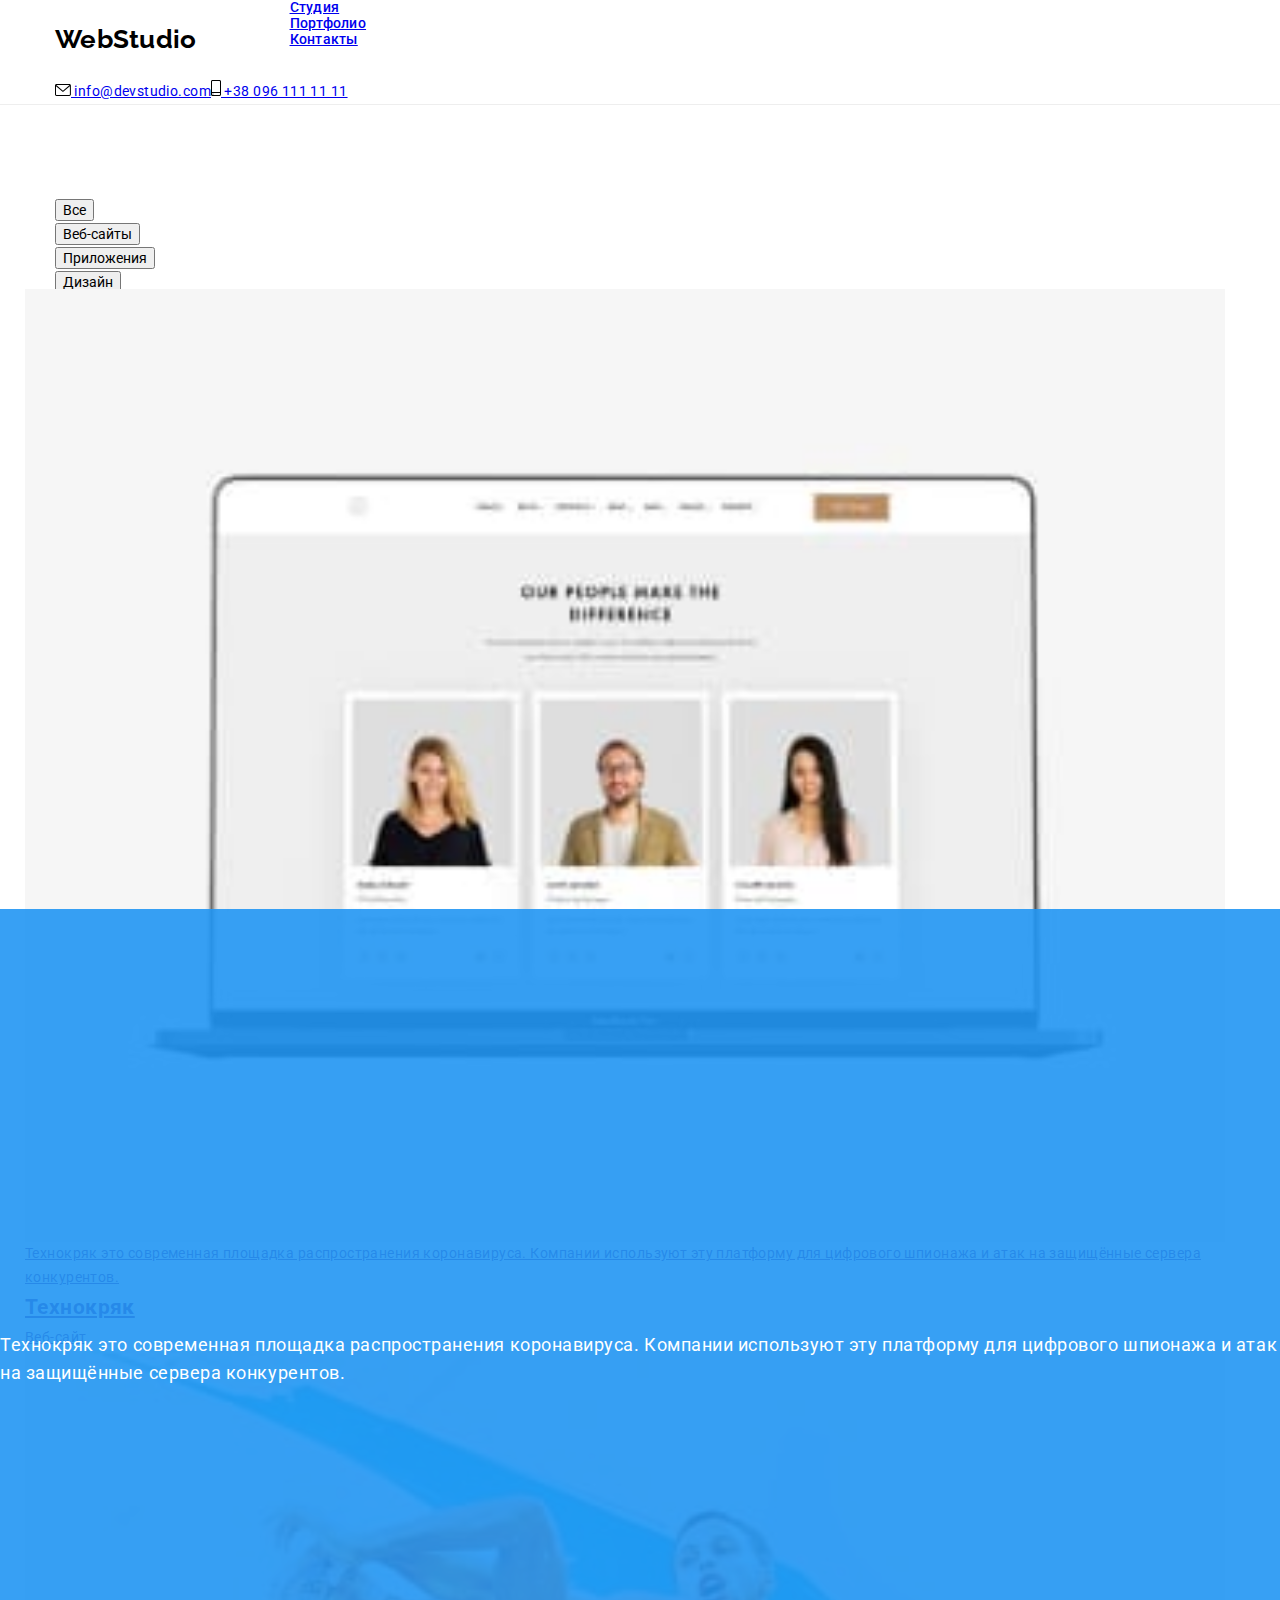
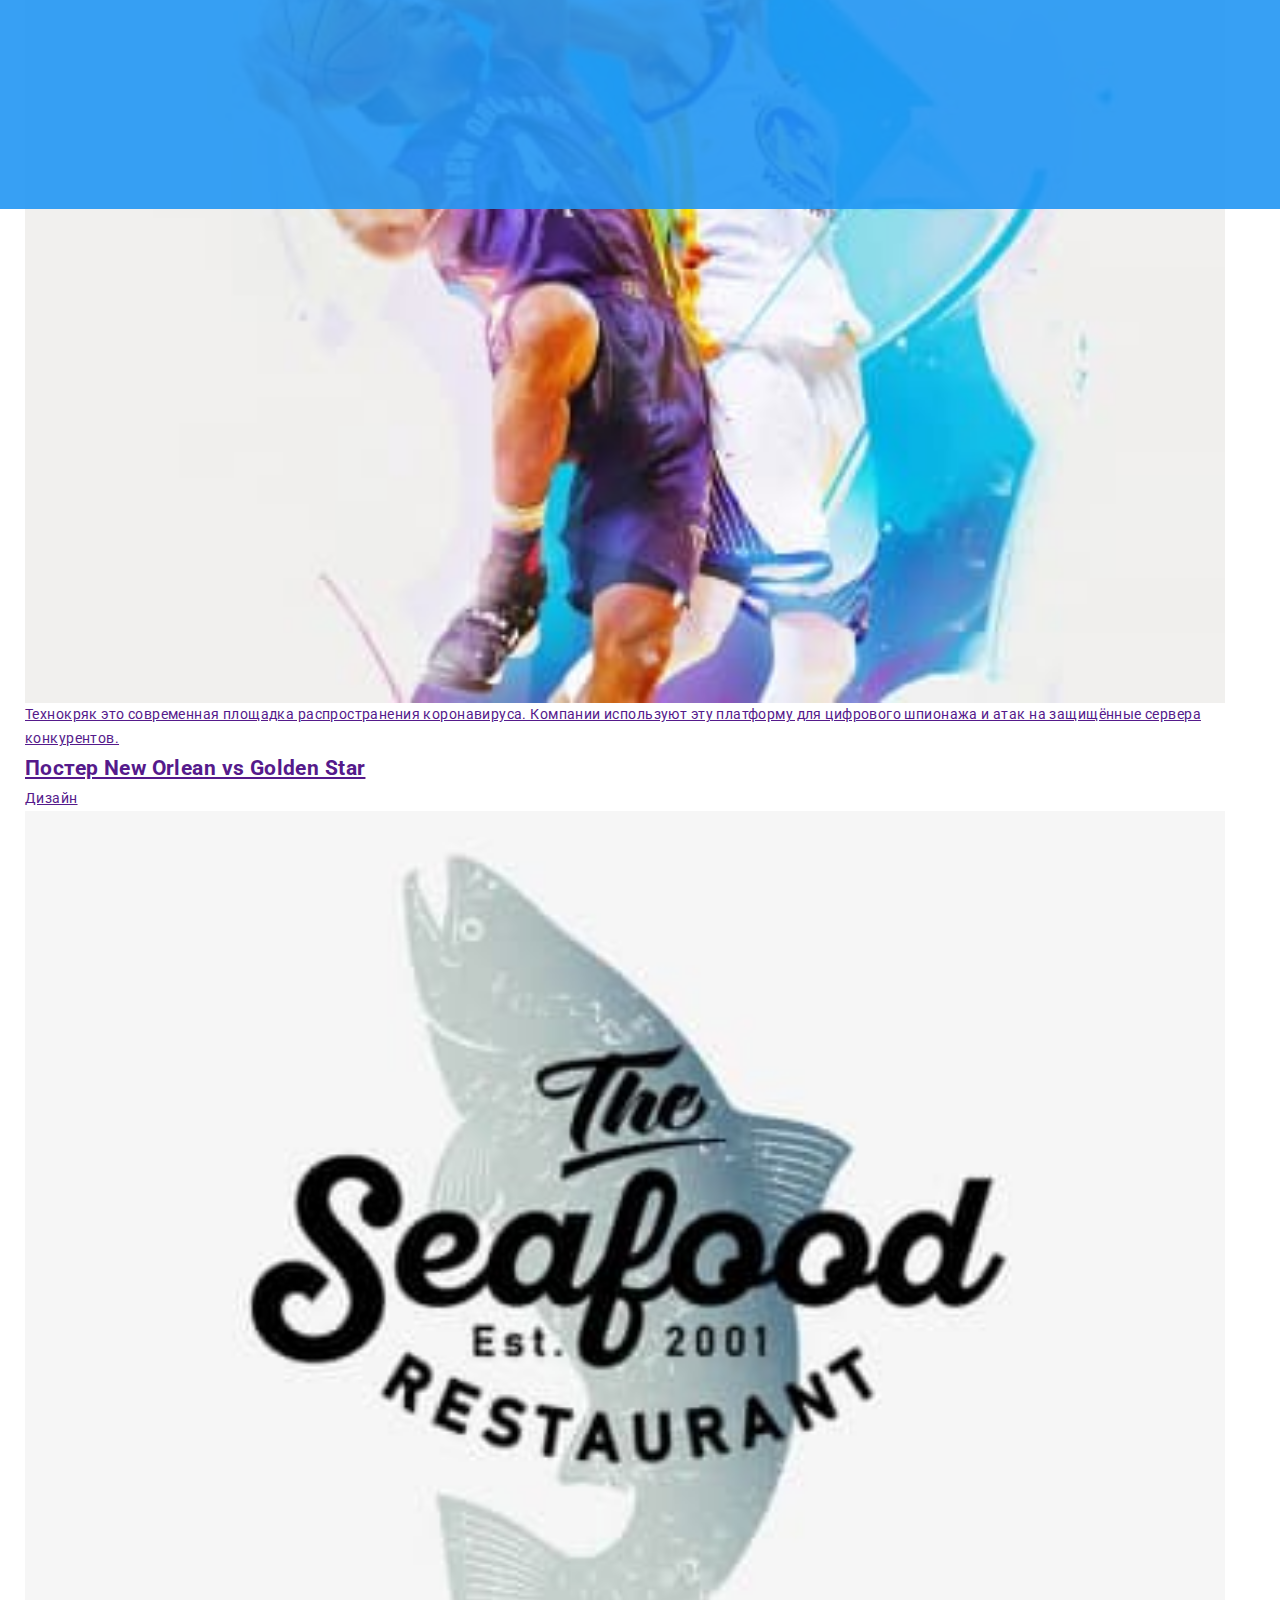
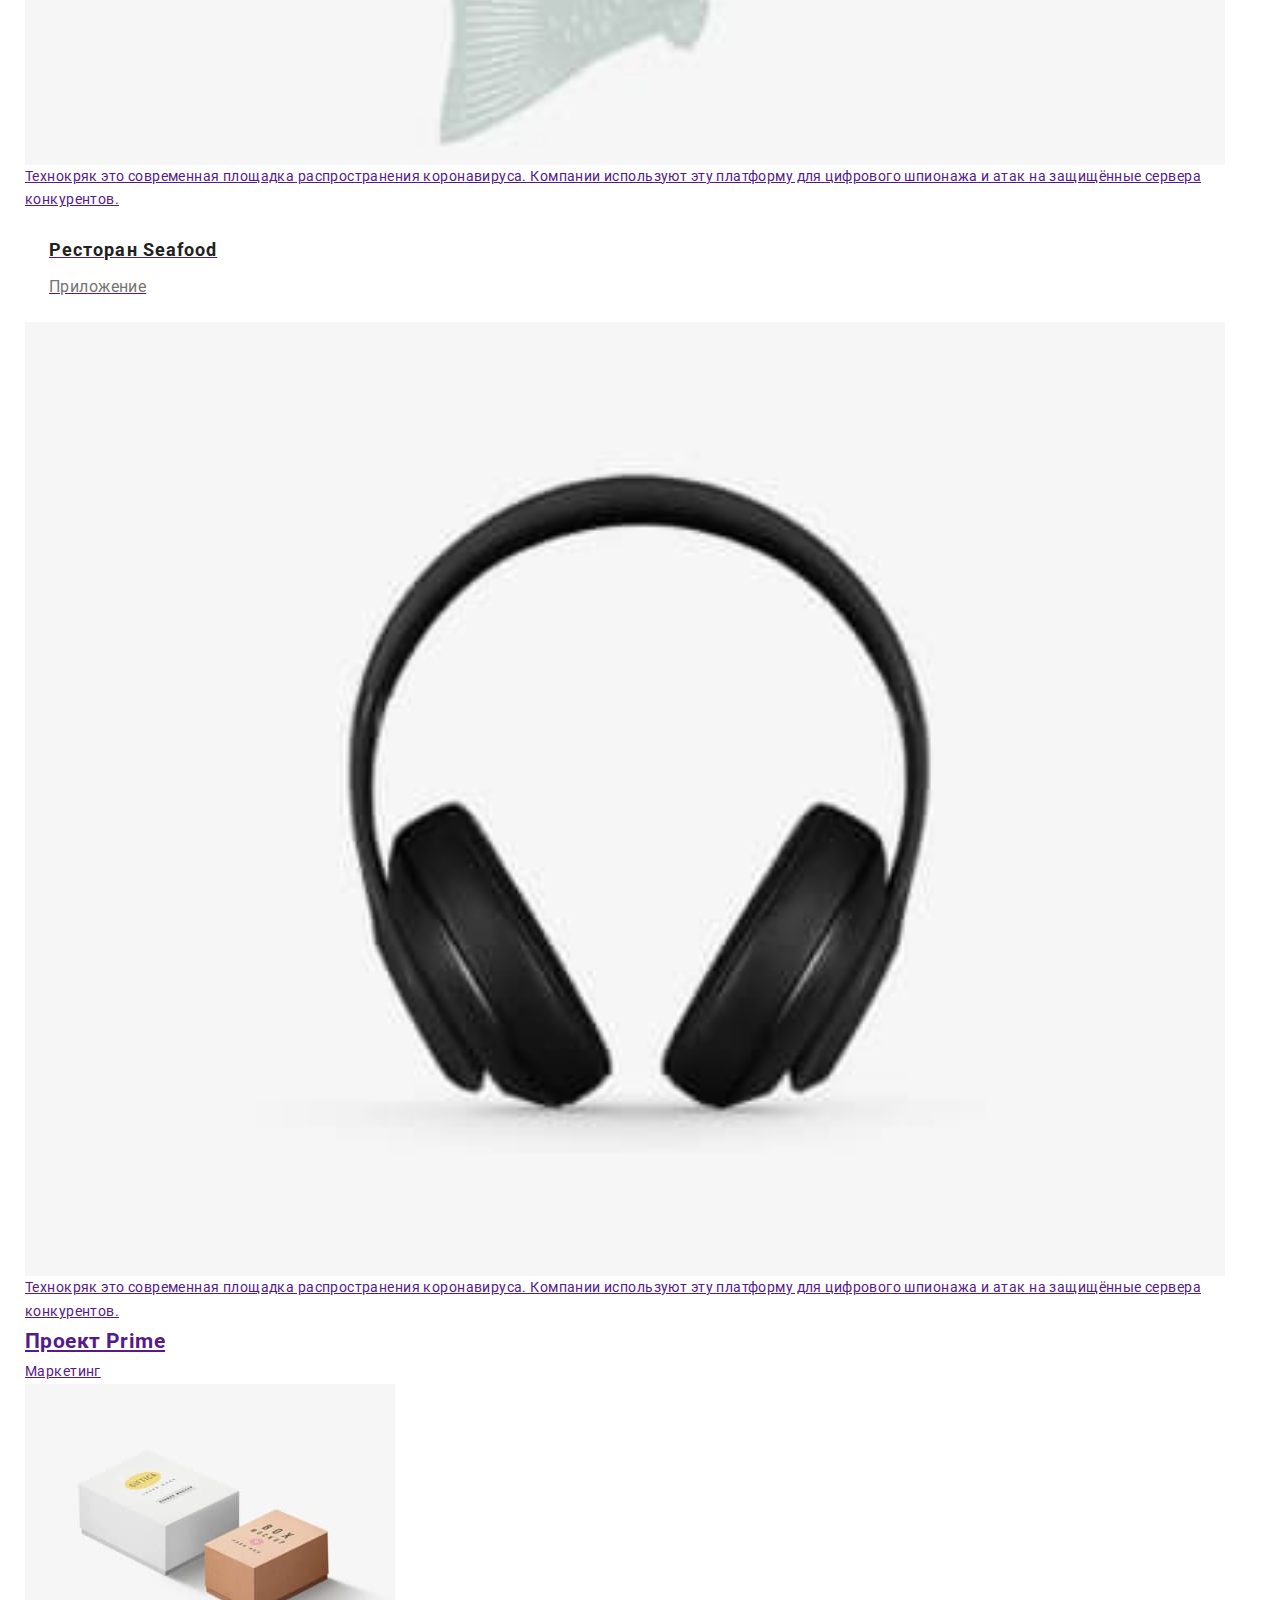
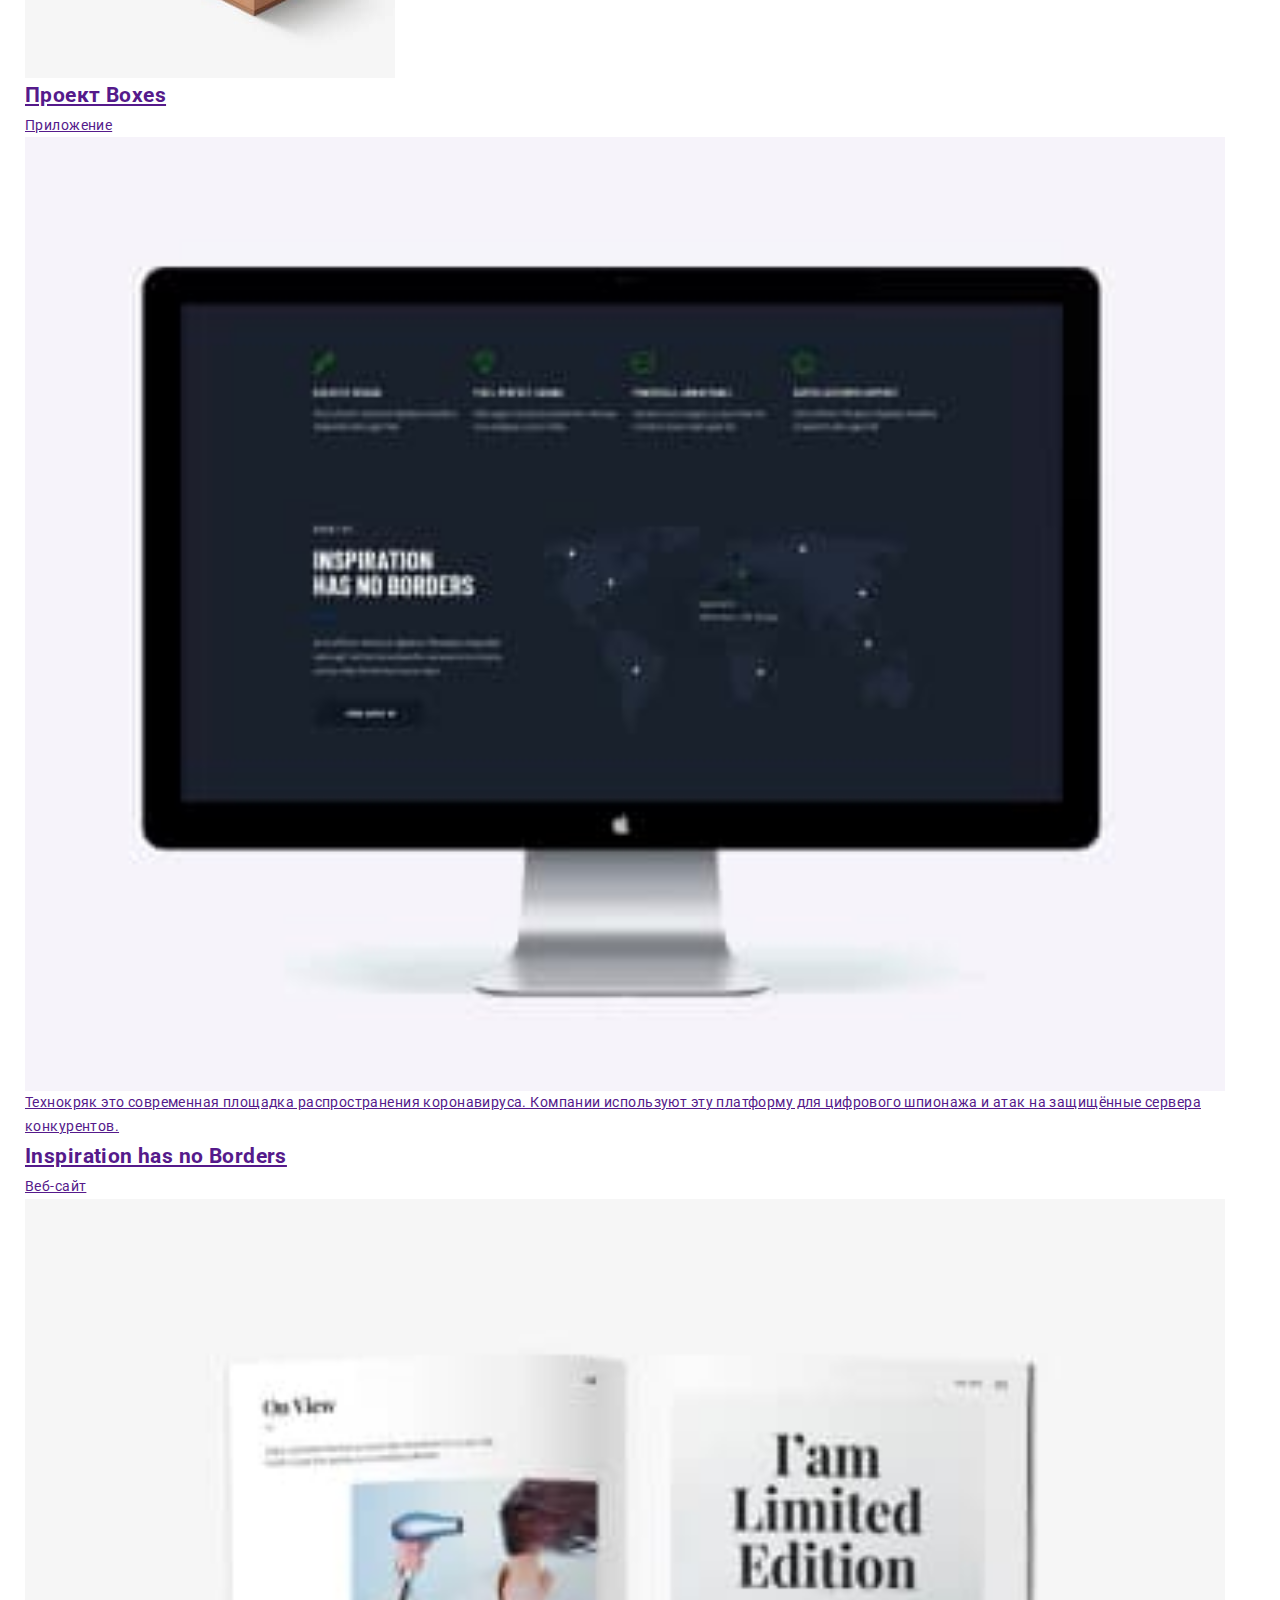
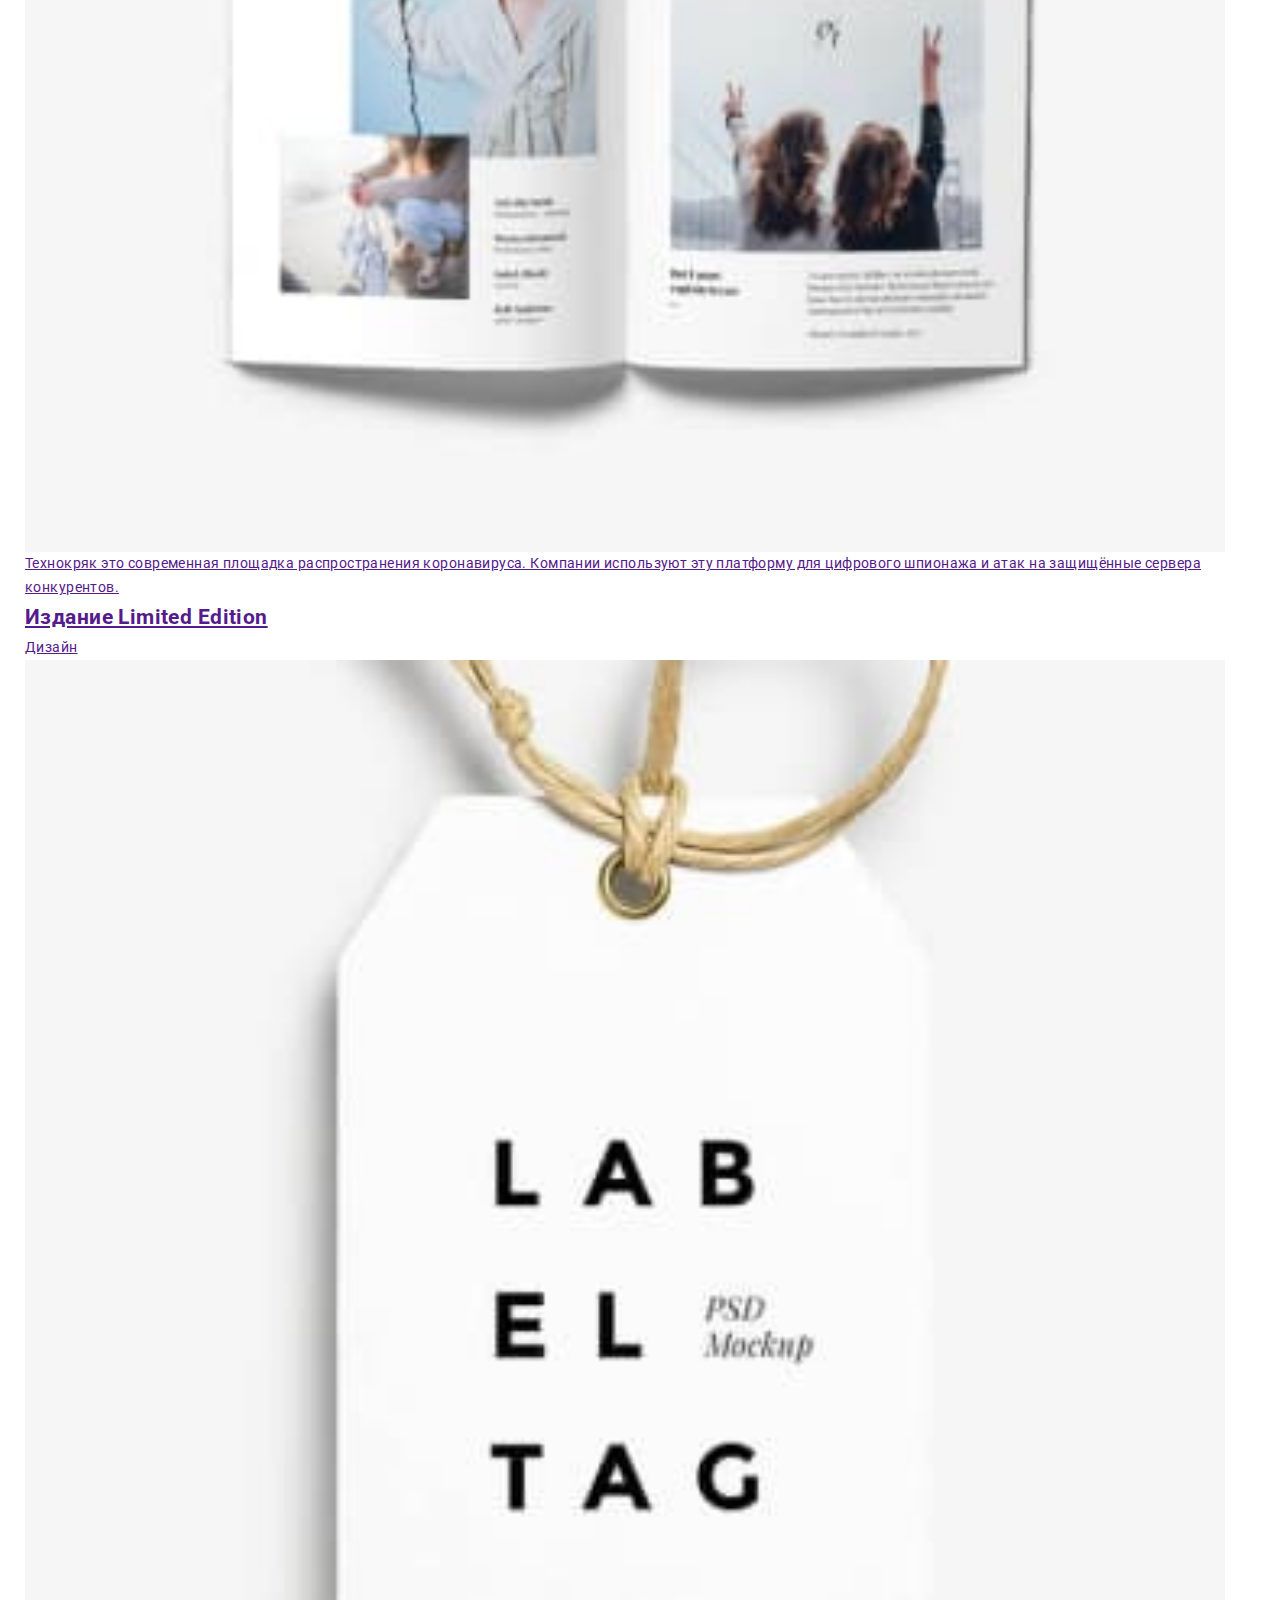
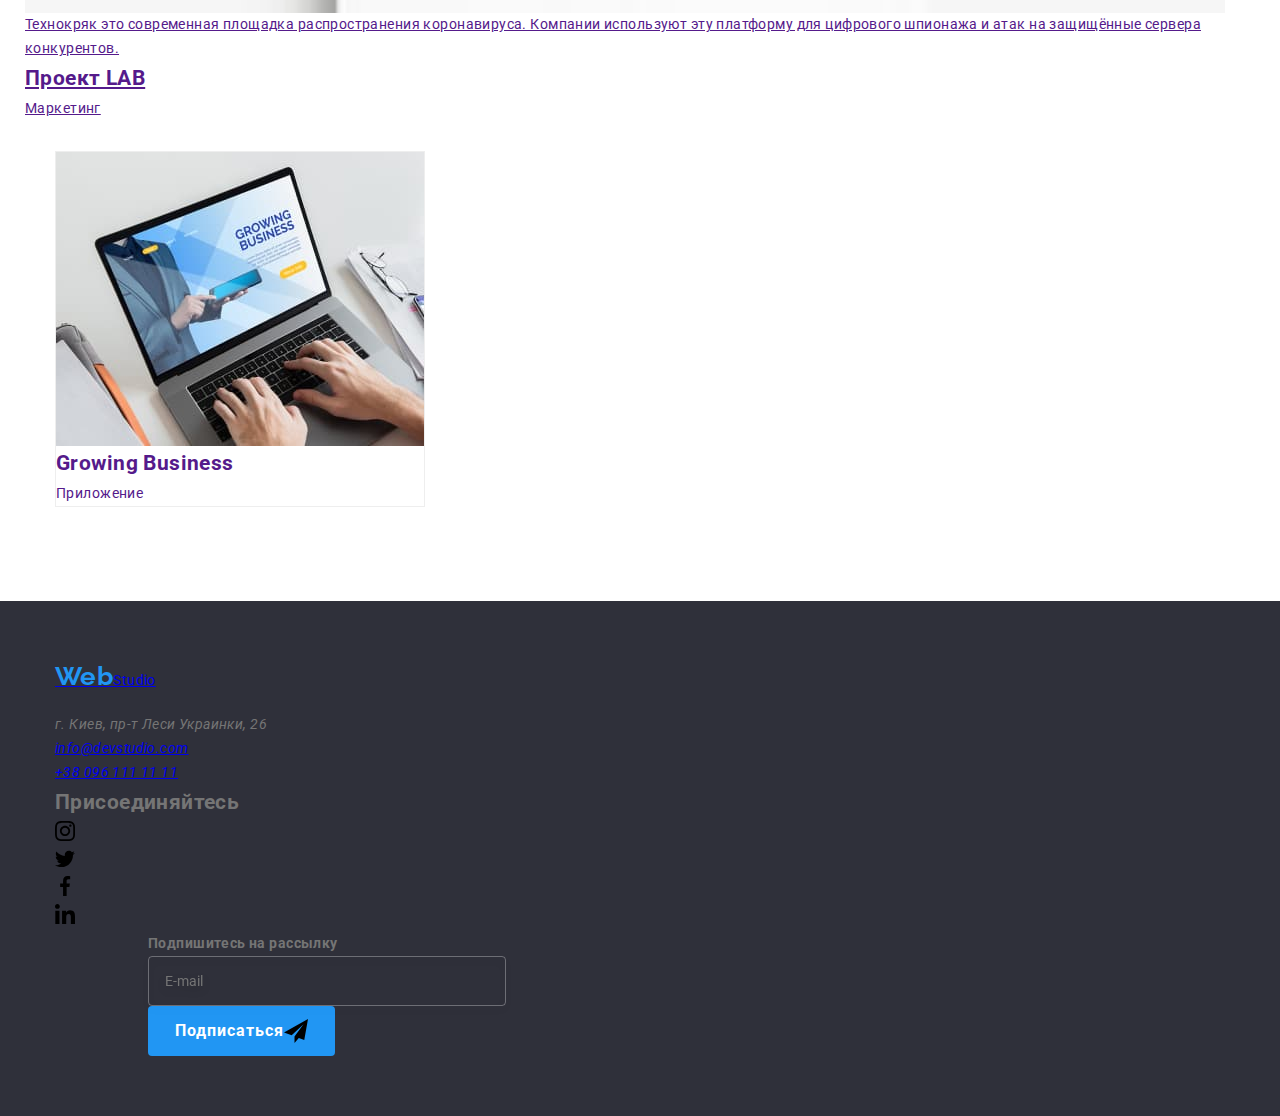
==== commit cf6ded16: "a" ====
--- a/portfolio.html
+++ b/portfolio.html
@@ -21,36 +21,38 @@
     <link rel="stylesheet" href="./css/main.min.css" />
   </head>
   <body class="page">
-   <header class="header">
-      <div class="container header_container">
+    </head>
+  <body class="page">
+    <header class="header">
+      <div class="container header__container">
         <nav class="nav">
            <a href="./index.html" class="logo--black">
-            <span class="logo--black_logo">Web</span>Studio
+            <span class="logo--black__logo">Web</span>Studio
           </a>
-          <ul class="nav_list list">
-            <li class="nav_item">
-              <a href="./index.html" class="nav_link">Студия</a>
-            </li>
-            <li class="nav_item">
-              <a href="./portfolio.html" class="nav_link--current"> Портфолио</a>
-            </li>
-            <li class="nav_item">
-              <a href="./index.html" class="nav_link"> Контакты</a>
+          <ul class="nav__list list">
+            <li class="nav__item">
+              <a href="./index.html" class="nav__link--current">Студия</a>
+            </li>
+            <li class="nav__item">
+              <a href="./portfolio.html" class="nav__link"> Портфолио</a>
+            </li>
+            <li class="nav__item">
+              <a href="./index.html" class="nav__link"> Контакты</a>
             </li>
           </ul>
         </nav>
         <ul class="contacts list">
-          <li class="contacts_item">
-            <a href="malito:info@devstudio.com" class="contacts_link">
-              <svg class="contacts_icon" width="16" height="12">
+          <li class="contacts__item">
+            <a href="malito:info@devstudio.com" class="contacts__link">
+              <svg class="contacts__icon" width="16" height="12">
                         <use href="./images/sprite.svg#icon-envelope-hover"></use>
                       </svg>
                       info@devstudio.com
             </a>
           </li>
-          <li class="contacts_item">
-            <a href="tel:+380961111111" class="contacts_link"
-              ><svg class="contacts_icon" width="10" height="16">
+          <li class="contacts__item">
+            <a href="tel:+380961111111" class="contacts__link"
+              ><svg class="contacts__icon" width="10" height="16">
                         <use href="./images/sprite.svg#icon-smartphone"></use>
                       </svg>
                       +38 096 111 11 11</a
@@ -64,80 +66,80 @@
       <section class="filters section">
         <div class="container">
           <h1 class="visually-hidden">Фильтры</h1>
-          <ul class="filters_list list">
-            <li class="filters_item">
-              <button type="button" class="filters_button">Все</button>
-            </li>
-            <li class="filters_item">
-              <button type="button" class="filters_button">Веб-сайты</button>
-            </li>
-            <li class="filters_item">
-              <button type="button" class="filters_button">Приложения</button>
-            </li>
-            <li class="filters_item">
-              <button type="button" class="filters_button">Дизайн</button>
-            </li>
-            <li class="filters_item">
-              <button type="button" class="filters_button">Маркетинг</button>
+          <ul class="filters__list list">
+            <li class="filters__item">
+              <button type="button" class="filters__button">Все</button>
+            </li>
+            <li class="filters__item">
+              <button type="button" class="filters__button">Веб-сайты</button>
+            </li>
+            <li class="filters__item">
+              <button type="button" class="filters__button">Приложения</button>
+            </li>
+            <li class="filters__item">
+              <button type="button" class="filters__button">Дизайн</button>
+            </li>
+            <li class="filters__item">
+              <button type="button" class="filters__button">Маркетинг</button>
             </li>
           </ul>
 
           <ul class="activity list">
             
-            <li class="activity_item">   
-              <a href="" class="activity_link">  
-                 <div class="activity_thumb">  
+            <li class="activity__item">   
+              <a href="" class="activity__link">  
+                 <div class="activity__thumb">  
               <img
                 src="./images/photo11.jpg"
                 width="370"
                 alt="Созданий веб-сайтов"
               />
-              <div class="activity_overlay">
-                    <p class="description_text">
-                      Технокряк это современная площадка распространения коронавируса. Компании используют эту платформу
-                      для цифрового шпионажа и атак на защищённые сервера конкурентов.
-                    </p>
-                  </div>
-                </div>
-              <div class="activity_item-bottom">
-                <h2 class="activity_title">Технокряк</h2>
-                <p class="activity_text">Веб-сайт</p>              
+              <div class="activity__overlay">
+                    <p class="description__text">
+                      Технокряк это современная площадка распространения коронавируса. Компании используют эту платформу
+                      для цифрового шпионажа и атак на защищённые сервера конкурентов.
+                    </p>
+                  </div>
+                </div>
+              <div class="activity__item-bottom">
+                <h2 class="activity__title">Технокряк</h2>
+                <p class="activity__text">Веб-сайт</p>              
               </div>
               </a>   
             </li>
             
             
-            <li class="activity_item">  
-              <a href="" class="activity_link">  
-                <div class="activity_thumb">        
+            <li class="activity__item">  
+              <a href="" class="activity__link">  
+                <div class="activity__thumb">        
               <img
                 src="./images/photo12.jpg"
                 width="370"
                 alt="Два баскетболиста борятся за мяч"
               />
-              <div class="activity_overlay">
-                    <p class="description_text">
-                      Технокряк это современная площадка распространения коронавируса. Компании используют эту платформу
-                      для цифрового шпионажа и атак на защищённые сервера конкурентов.
-                    </p>
-                  </div>
-                </div>
-              <div class="activity_item-bottom">
-                <h2 class="activity_title">Постер New Orlean vs Golden Star</h2>
-                <p class="activity_text">Дизайн</p>                
+              <div class="activity__overlay">
+                    <p class="description__text">
+                      Технокряк это современная площадка распространения коронавируса. Компании используют эту платформу
+                      для цифрового шпионажа и атак на защищённые сервера конкурентов.
+                    </p>
+                  </div>
+                </div>
+              <div class="activity__item-bottom">
+                <h2 class="activity__title">Постер New Orlean vs Golden Star</h2>
+                <p class="activity__text">Дизайн</p>                
               </div>
               </a>    
             </li>
-              <li class="activity_item">
-              <a href="" class="activity_link">
-                <div class="activity_thumb">  
+              <li class="activity__item">
+              <a href="" class="activity__link">
+                <div class="activity__thumb">  
               <img
                 src="./images/photo13.jpg"
                 width="370"
                 alt="Рыбный ресторан"
               />
-              <div class="activity_overlay">
-                    <p class="description_text">
+              <div class="activity__overlay">
+                    <p class="description__text">
                       Технокряк это современная площадка распространения коронавируса. Компании используют эту платформу
                       для цифрового шпионажа и атак на защищённые сервера конкурентов.
                     </p>
@@ -150,10 +152,112 @@
               </div>
               </a>
             </li>
+            <li class="activity__item">
+              <a href="" class="activity__link">
+                <div class="activity__thumb">  
+              <img src="./images/photo14.jpg" width="370" alt="Наушники" />
+              <div class="activity__overlay">
+                    <p class="description__text">
+                      Технокряк это современная площадка распространения коронавируса. Компании используют эту платформу
+                      для цифрового шпионажа и атак на защищённые сервера конкурентов.
+                    </p>
+                  </div>
+                </div>
+              <div class="activity__item-bottom">
+                <h2 class="activity__title">Проект Prime</h2>
+                <p class="activity__text">Маркетинг</p>
+                
+              </div>
+              </a>
+            </li>
+            <li class="activity__item">
+              <a href="" class="activity__link">
+                <div class="activity__thumb">  
+              <img src="./images/photo15.jpg" width="370" alt="Две коробки" />
+              <div class="activity_overlay">
+                    <p class="description__text">
+                      Технокряк это современная площадка распространения коронавируса. Компании используют эту платформу
+                      для цифрового шпионажа и атак на защищённые сервера конкурентов.
+                    </p>
+                  </div>
+                </div>
+              <div class="activity__item-bottom">
+                <h2 class="activity__title">Проект Boxes</h2>
+                <p class="activity__text">Приложение</p>
+                
+              </div>
+              </a>
+            </li>
+            <li class="activity__item">
+              <a href="" class="activity__link">
+                <div class="activity__thumb">  
+              <img
+                src="./images/photo16.jpg"
+                width="370"
+                alt="Оформление стилистически веб-сайта"
+              />
+              <div class="activity__overlay">
+                    <p class="description__text">
+                      Технокряк это современная площадка распространения коронавируса. Компании используют эту платформу
+                      для цифрового шпионажа и атак на защищённые сервера конкурентов.
+                    </p>
+                  </div>
+                </div>
+              <div class="activity__item-bottom">
+                <h2 class="activity__title">Inspiration has no Borders</h2>
+                <p class="activity__text">Веб-сайт</p>
+                
+              </div>
+              </a>
+            </li>
+            <li class="activity__item">
+              <a href="" class="activity__link">
+                <div class="activity__thumb">  
+              <img
+                src="./images/photo17.jpg"
+                width="370"
+                alt="Открытая книга"
+              />
+              <div class="activity__overlay">
+                    <p class="description__text">
+                      Технокряк это современная площадка распространения коронавируса. Компании используют эту платформу
+                      для цифрового шпионажа и атак на защищённые сервера конкурентов.
+                    </p>
+                  </div>
+                </div>
+              <div class="activity__item-bottom">
+                <h2 class="activity__title">Издание Limited Edition</h2>
+                <p class="activity__text">Дизайн</p>
+               
+              </div>
+              </a>
+            </li>
+            <li class="activity__item">
+               <a href="" class="activity__link">
+                 <div class="activity__thumb">  
+              <img src="./images/photo18.jpg" width="370" alt="Белый ярлык" />
+              <div class="activity__overlay">
+                    <p class="description__text">
+                      Технокряк это современная площадка распространения коронавируса. Компании используют эту платформу
+                      для цифрового шпионажа и атак на защищённые сервера конкурентов.
+                    </p>
+                  </div>
+                </div>
+              <div class="activity__item-bottom">
+                <h2 class="activity__title">Проект LAB</h2>
+                <p class="activity__text">Маркетинг</p>
+               
+              </div>
+              </a>
+            </li>
             <li class="activity_item">
               <a href="" class="activity_link">
                 <div class="activity_thumb">  
-              <img src="./images/photo14.jpg" width="370" alt="Наушники" />
+              <img
+                src="./images/photo19.jpg"
+                width="370"
+                alt="Открытое приложение на ноутбуке"
+              />
               <div class="activity_overlay">
                     <p class="description_text">
                       Технокряк это современная площадка распространения коронавируса. Компании используют эту платформу
@@ -161,111 +265,9 @@
                     </p>
                   </div>
                 </div>
-              <div class="activity_item-bottom">
-                <h2 class="activity_title">Проект Prime</h2>
-                <p class="activity_text">Маркетинг</p>
-                
-              </div>
-              </a>
-            </li>
-            <li class="activity_item">
-              <a href="" class="activity_link">
-                <div class="activity_thumb">  
-              <img src="./images/photo15.jpg" width="370" alt="Две коробки" />
-              <div class="activity_overlay">
-                    <p class="description_text">
-                      Технокряк это современная площадка распространения коронавируса. Компании используют эту платформу
-                      для цифрового шпионажа и атак на защищённые сервера конкурентов.
-                    </p>
-                  </div>
-                </div>
-              <div class="activity_item-bottom">
-                <h2 class="activity_title">Проект Boxes</h2>
-                <p class="activity_text">Приложение</p>
-                
-              </div>
-              </a>
-            </li>
-            <li class="activity_item">
-              <a href="" class="activity_link">
-                <div class="activity_thumb">  
-              <img
-                src="./images/photo16.jpg"
-                width="370"
-                alt="Оформление стилистически веб-сайта"
-              />
-              <div class="activity_overlay">
-                    <p class="description_text">
-                      Технокряк это современная площадка распространения коронавируса. Компании используют эту платформу
-                      для цифрового шпионажа и атак на защищённые сервера конкурентов.
-                    </p>
-                  </div>
-                </div>
-              <div class="activity_item-bottom">
-                <h2 class="activity_title">Inspiration has no Borders</h2>
-                <p class="activity_text">Веб-сайт</p>
-                
-              </div>
-              </a>
-            </li>
-            <li class="activity_item">
-              <a href="" class="activity_link">
-                <div class="activity_thumb">  
-              <img
-                src="./images/photo17.jpg"
-                width="370"
-                alt="Открытая книга"
-              />
-              <div class="activity_overlay">
-                    <p class="description_text">
-                      Технокряк это современная площадка распространения коронавируса. Компании используют эту платформу
-                      для цифрового шпионажа и атак на защищённые сервера конкурентов.
-                    </p>
-                  </div>
-                </div>
-              <div class="activity_item-bottom">
-                <h2 class="activity_title">Издание Limited Edition</h2>
-                <p class="activity_text">Дизайн</p>
-               
-              </div>
-              </a>
-            </li>
-            <li class="activity_item">
-               <a href="" class="activity_link">
-                 <div class="activity_thumb">  
-              <img src="./images/photo18.jpg" width="370" alt="Белый ярлык" />
-              <div class="activity_overlay">
-                    <p class="description_text">
-                      Технокряк это современная площадка распространения коронавируса. Компании используют эту платформу
-                      для цифрового шпионажа и атак на защищённые сервера конкурентов.
-                    </p>
-                  </div>
-                </div>
-              <div class="activity_item-bottom">
-                <h2 class="activity_title">Проект LAB</h2>
-                <p class="activity_text">Маркетинг</p>
-               
-              </div>
-              </a>
-            </li>
-            <li class="activity_item">
-              <a href="" class="activity_link">
-                <div class="activity_thumb">  
-              <img
-                src="./images/photo19.jpg"
-                width="370"
-                alt="Открытое приложение на ноутбуке"
-              />
-              <div class="activity_overlay">
-                    <p class="description_text">
-                      Технокряк это современная площадка распространения коронавируса. Компании используют эту платформу
-                      для цифрового шпионажа и атак на защищённые сервера конкурентов.
-                    </p>
-                  </div>
-                </div>
-              <div class="activity_item-bottom">
-                <h2 class="activity_title">Growing Business</h2>
-                <p class="activity_text">Приложение</p>
+              <div class="activity__item-bottom">
+                <h2 class="activity__title">Growing Business</h2>
+                <p class="activity__text">Приложение</p>
                 
               </div>
               </a>
@@ -278,56 +280,56 @@
    
 
       <footer class="footer">
-      <div class="container footer_container">
-        <div class="connect">
-        <a href="./index.html" class="connect_logo--white">
+      <div class="container footer__container">
+        <div class="footer__connect">
+        <a href="./index.html" class="connect__logo--white">
           <span class="connect_logo--blue">Web</span>Studio
         </a>
         <address class="footer-address">
-          <ul class="footer-list list">
-            <li class="footer-list_item">г. Киев, пр-т Леси Украинки, 26</li>
-            <li class="footer-list_item">
-              <a class="footer-list_link" href="malito:info@devstudio.com"
+          <ul class="footer__list list">
+            <li class="footer__item">г. Киев, пр-т Леси Украинки, 26</li>
+            <li class="footer__item">
+              <a class="footer__link" href="malito:info@devstudio.com"
                 >info@devstudio.com
               </a>
             </li>
-            <li class="footer-list_item">
-              <a class="footer-list_link" href="tel:+380961111111"
+            <li class="footer-list__item">
+              <a class="footer__link" href="tel:+380961111111"
                 >+38 096 111 11 11</a
               >
             </li>
           </ul>
           </section>
           </div>
-          <div class="footer_flex-box">
+          <div class="footer__flex-box">
         </address>
-           <h2 class="footer_title">Присоединяйтесь</h2>
-          <ul class="footer_soclist list">
-            <li class="footer_socitem">
-              <a href="" class="footer_link">
-                <svg class="footer_icon-svg" width="20" height="20">
-                  <use href="./images/sprite.svg#icon-instagram" class="svg-item"></use>
+           <h2 class="footer__title">Присоединяйтесь</h2>
+          <ul class="footer__soclist list">
+            <li class="footer__socitem">
+              <a href="" class="footer__soclink">
+                <svg class="footer__icon-svg" width="20" height="20">
+                  <use href="./images/sprite.svg#icon-instagram"></use>
                 </svg>
               </a>
             </li>
-            <li class="footer_socitem">
-              <a href="" class="footer_link">
-                <svg class="footer_icon-svg" width="20" height="20">
-                  <use href="./images/sprite.svg#icon-twitter" class="svg-item"></use>
+            <li class="footer__socitem">
+              <a href="" class="footer__soclink">
+                <svg class="footer__icon-svg" width="20" height="20">
+                  <use href="./images/sprite.svg#icon-twitter"></use>
                 </svg>
               </a>
             </li>
-            <li class="footer_socitem">
-              <a href="" class="footer_link">
-                <svg class="footer_icon-svg" width="20" height="20">
-                  <use href="./images/sprite.svg#icon-facebook" class="svg-item"></use>
+            <li class="footer__socitem">
+              <a href="" class="footer__soclink">
+                <svg class="footer__icon-svg" width="20" height="20">
+                  <use href="./images/sprite.svg#icon-facebook"></use>
                 </svg>
               </a>
             </li>
-            <li class="footer_socitem">
-              <a href="" class="footer_link">
-                <svg class="footer_icon-svg" width="20" height="20">
-                  <use href="./images/sprite.svg#icon-linkedin" class="svg-item"></use>
+            <li class="footer__socitem">
+              <a href="" class="footer__soclink">
+                <svg class="footer__icon-svg" width="20" height="20">
+                  <use href="./images/sprite.svg#icon-linkedin"></use>
                 </svg>
               </a>
             </li>
@@ -337,14 +339,14 @@
      
       <div class="signup">
       <form>
-          <strong class="footer-strong signup_title">Подпишитесь на рассылку </strong>
-          <div class="signup_form">
+          <strong class="footer-strong signup__title">Подпишитесь на рассылку </strong>
+          <div class="signup__form">
             <label for="signup-email" class="signup-label">
               <input type="email" name="email" id="signup-email" placeholder="E-mail" class="signup-email" />
             </label>
             <button type="submit" class="hero-button signup_btn">
-              <span class="signup_btn-text">Подписаться</span>
-              <svg width="24" height="24" class="signup_svg">
+              <span class="signup__btn-text">Подписаться</span>
+              <svg width="24" height="24" class="signup__svg">
                 <use href="./images/sprite.svg#icon-send" class=""></use>
               </svg>
             </button>
--- a/css/main.min.css
+++ b/css/main.min.css
@@ -1,2 +1,2 @@
-body{color:#757575;background:#fff;font-family:Roboto, sans-serif;letter-spacing:0.03em;font-size:14px;line-height:1.71}.container{width:1200px;padding-left:15px;padding-right:15px;margin:0 auto}p,h1,h2,h3,h4,h5,h6{margin:0}img{min-width:100%;display:block}*{-webkit-box-sizing:border-box;box-sizing:border-box}.section{padding-top:94px;padding-bottom:94px}.list{padding:0;margin:0;list-style:none}.visually-hidden{position:absolute;width:1px;height:1px;margin:-1px;padding:0;overflow:hidden;border:0;clip:rect(0 0 0 0)}.header{border-bottom:1px solid #eeeeee}.header_container{display:-webkit-box;display:-ms-flexbox;display:flex;-webkit-box-align:center;-ms-flex-align:center;align-items:center}.nav_list{display:-webkit-box;display:-ms-flexbox;display:flex;-webkit-box-align:center;-ms-flex-align:center;align-items:center}.nav{color:#212121;font-weight:500;font-size:14px;line-height:1.14;text-decoration:none;letter-spacing:0.02em;display:-webkit-box;display:-ms-flexbox;display:flex}.nav_item:not(:last-child){margin-right:50px}.nav_link{display:block;color:#212121;font-weight:500;font-size:14px;line-height:1.14;text-decoration:none;padding-top:32px;padding-bottom:32px;-webkit-transition:color 250ms cubic-bezier(0.4, 0, 0.2, 1);transition:color 250ms cubic-bezier(0.4, 0, 0.2, 1)}.nav_link:hover,.nav_link:focus{color:#2196f3}.nav_link:hover::after{opacity:1}.nav_link--current{display:block;color:#2196f3;text-decoration:none;position:relative;padding-top:32px;padding-bottom:32px;-webkit-transition:color 250ms cubic-bezier(0.4, 0, 0.2, 1);transition:color 250ms cubic-bezier(0.4, 0, 0.2, 1)}.nav_link--current::after{content:'';width:100%;height:4px;background-color:#2196f3;position:absolute;bottom:-1px;left:0px;border-radius:2px;-webkit-transition:opacity 250ms cubic-bezier(0.4, 0, 0.2, 1);transition:opacity 250ms cubic-bezier(0.4, 0, 0.2, 1)}.nav_link--current::after:hover::after{opacity:1}.nav_link::after{margin-left:auto}.contacts{display:-webkit-box;display:-ms-flexbox;display:flex;margin-left:auto}.contacts_item:not(:last-child){margin-right:50px}.contacts_link{color:#757575;font-weight:500;font-size:14px;line-height:1.14;letter-spacing:0.02em;text-decoration:none;display:-webkit-box;display:-ms-flexbox;display:flex;-webkit-box-align:center;-ms-flex-align:center;align-items:center;-webkit-transition:color 250ms cubic-bezier(0.4, 0, 0.2, 1);transition:color 250ms cubic-bezier(0.4, 0, 0.2, 1)}.contacts_link:hover,.contacts_link:focus{color:#2196f3}.contacts_icon{fill:currentColor;margin-right:10px}.logo--black_logo{margin:auto 0;padding-top:24px;padding-bottom:25px;color:#2196f3;font-family:Raleway, sans-serif;font-weight:700;font-size:26px;line-height:1.2;text-decoration:none;-webkit-transition:fill 250ms cubic-bezier(0.4, 0, 0.2, 1),background-color 250ms cubic-bezier(0.4, 0, 0.2, 1);transition:fill 250ms cubic-bezier(0.4, 0, 0.2, 1),background-color 250ms cubic-bezier(0.4, 0, 0.2, 1)}.connect_logo--blue{margin:auto 0;color:#2196f3;font-family:Raleway, sans-serif;font-weight:700;font-size:26px;line-height:1.2;text-decoration:none;margin-bottom:20px;-webkit-transition:fill 250ms cubic-bezier(0.4, 0, 0.2, 1),background-color 250ms cubic-bezier(0.4, 0, 0.2, 1);transition:fill 250ms cubic-bezier(0.4, 0, 0.2, 1),background-color 250ms cubic-bezier(0.4, 0, 0.2, 1)}.logo--black{margin:auto 0;padding-top:24px;padding-bottom:25px;color:#000;font-family:Raleway, sans-serif;font-weight:700;font-size:26px;line-height:1.19;text-decoration:none;margin-right:93px;-webkit-transition:fill 250ms cubic-bezier(0.4, 0, 0.2, 1),background-color 250ms cubic-bezier(0.4, 0, 0.2, 1);transition:fill 250ms cubic-bezier(0.4, 0, 0.2, 1),background-color 250ms cubic-bezier(0.4, 0, 0.2, 1)}.connect_logo--white{margin:auto 0;color:#fff;font-family:Raleway, sans-serif;font-weight:700;font-size:26px;line-height:1.19;text-decoration:none;margin-bottom:20px;-webkit-transition:fill 250ms cubic-bezier(0.4, 0, 0.2, 1),background-color 250ms cubic-bezier(0.4, 0, 0.2, 1);transition:fill 250ms cubic-bezier(0.4, 0, 0.2, 1),background-color 250ms cubic-bezier(0.4, 0, 0.2, 1)}.hero{text-align:center;max-width:1600px;height:600px;margin-left:auto;margin-right:auto;background-image:-webkit-gradient(linear, left top, left bottom, from(rgba(47,48,58,0.4)), to(rgba(47,48,58,0.4))),url(../images/overlay.jpg);background-image:linear-gradient(rgba(47,48,58,0.4), rgba(47,48,58,0.4)),url(../images/overlay.jpg);background-repeat:no-repeat;background-position:center;background-size:cover;padding-bottom:200px;padding-top:200px}.hero_title{margin:0 auto;color:#fff;font-weight:900;font-size:44px;line-height:1.36;text-align:center;text-transform:uppercase;letter-spacing:0.06em;margin-bottom:30px;max-width:696px}.hero_button{padding:10px 32px 10px 32px;border-radius:4px;font-weight:700;font-size:16px;line-height:1.87;background-color:#2196f3;color:#fff;border:none;text-decoration:none;text-align:center;-webkit-transition:color 250ms cubic-bezier(0.4, 0, 0.2, 1),background-color 250ms cubic-bezier(0.4, 0, 0.2, 1);transition:color 250ms cubic-bezier(0.4, 0, 0.2, 1),background-color 250ms cubic-bezier(0.4, 0, 0.2, 1)}.hero_button:hover,.hero_button:focus{cursor:pointer;background-color:#2196f3}.backdrop{position:fixed;top:0;left:0;width:100%;height:100%;z-index:1;opacity:1;-webkit-transition:opacity 250ms cubic-bezier(0.4, 0, 0.2, 1);transition:opacity 250ms cubic-bezier(0.4, 0, 0.2, 1);background-color:rgba(0,0,0,0.2)}.is-hidden{opacity:0;pointer-events:none}.backdrop.is-hidden .modal{-webkit-transform:translate(-50%, -50%) scale(0.6);transform:translate(-50%, -50%) scale(0.6)}.modal{position:absolute;top:50%;left:50%;-webkit-transform:translate(-50%, -50%) scale(1);transform:translate(-50%, -50%) scale(1);-webkit-transition:-webkit-transform 250ms cubic-bezier(0.4, 0, 0.2, 1);transition:-webkit-transform 250ms cubic-bezier(0.4, 0, 0.2, 1);transition:transform 250ms cubic-bezier(0.4, 0, 0.2, 1);transition:transform 250ms cubic-bezier(0.4, 0, 0.2, 1), -webkit-transform 250ms cubic-bezier(0.4, 0, 0.2, 1);width:530px;height:580px;background-color:#fff;-webkit-box-shadow:0px 1px 3px rgba(0,0,0,0.12),0px 1px 1px rgba(0,0,0,0.14),0px 2px 1px rgba(0,0,0,0.2);box-shadow:0px 1px 3px rgba(0,0,0,0.12),0px 1px 1px rgba(0,0,0,0.14),0px 2px 1px rgba(0,0,0,0.2);border-radius:4px}.modal_closebtn{position:absolute;top:8px;right:8px;width:30px;height:30px;color:#000;display:-webkit-box;display:-ms-flexbox;display:flex;-webkit-box-pack:center;-ms-flex-pack:center;justify-content:center;-webkit-box-align:center;-ms-flex-align:center;align-items:center;cursor:pointer;background-color:#fff;border:1px solid rgba(0,0,0,0.1);border-radius:15px;-webkit-transition:color 250ms cubic-bezier(0.4, 0, 0.2, 1);transition:color 250ms cubic-bezier(0.4, 0, 0.2, 1)}.modal_closebtn:hover,.modal_closebtn:focus{color:#2196f3}.modal_svg{fill:currentColor}.features_title{margin-top:0;margin-bottom:10px;color:#212121;font-weight:700;font-size:14px;line-height:1.14;margin-top:30px}.features_list{display:-webkit-box;display:-ms-flexbox;display:flex}.features_item{width:270px;margin-right:30px}.features_item{margin-right:last-child 0}.features_box{display:-webkit-box;display:-ms-flexbox;display:flex;width:270px;height:120px;background-color:#f5f4fa;border-radius:4px;margin-bottom:30px;-webkit-box-align:center;-ms-flex-align:center;align-items:center;-webkit-box-pack:center;-ms-flex-pack:center;justify-content:center}.features_icon{-webkit-box-align:center;-ms-flex-align:center;align-items:center;-webkit-box-pack:center;-ms-flex-pack:center;justify-content:center}.filters_item:not(:last-child){margin-right:8px}.filters_list{display:-webkit-box;display:-ms-flexbox;display:flex;-webkit-box-pack:center;-ms-flex-pack:center;justify-content:center;margin-bottom:50px}.filters_button{border:none;border-radius:4px;padding:6px 22px 6px 22px;font-weight:500;font-size:16px;line-height:1.6;background-color:#f5f4fa;color:#212121;-webkit-transition:color 250ms cubic-bezier(0.4, 0, 0.2, 1),background-color 250ms cubic-bezier(0.4, 0, 0.2, 1),-webkit-box-shadow 250ms cubic-bezier(0.4, 0, 0.2, 1);transition:color 250ms cubic-bezier(0.4, 0, 0.2, 1),background-color 250ms cubic-bezier(0.4, 0, 0.2, 1),-webkit-box-shadow 250ms cubic-bezier(0.4, 0, 0.2, 1);transition:color 250ms cubic-bezier(0.4, 0, 0.2, 1),background-color 250ms cubic-bezier(0.4, 0, 0.2, 1),box-shadow 250ms cubic-bezier(0.4, 0, 0.2, 1);transition:color 250ms cubic-bezier(0.4, 0, 0.2, 1),background-color 250ms cubic-bezier(0.4, 0, 0.2, 1),box-shadow 250ms cubic-bezier(0.4, 0, 0.2, 1),-webkit-box-shadow 250ms cubic-bezier(0.4, 0, 0.2, 1)}.filters_button:hover,.filters_button:focus{background-color:#2196f3;color:#fff;cursor:pointer;-webkit-filter:drop-shadow(0px 4px 4px rgba(0,0,0,0.25));filter:drop-shadow(0px 4px 4px rgba(0,0,0,0.25))}.activity_title{color:#212121;font-size:18px;line-height:2;letter-spacing:0.06em;margin-bottom:4px}.activity{display:-webkit-box;display:-ms-flexbox;display:flex;-ms-flex-wrap:wrap;flex-wrap:wrap;margin-left:calc(-1 * 30px);margin-top:calc(-1 * 30px)}.activity_item{-webkit-box-sizing:border-box;box-sizing:border-box;border:1px solid #eeeeee;width:370px;-ms-flex-preferred-size:calc(100% / 3 - 30px);flex-basis:calc(100% / 3 - 30px);margin-left:30px;margin-top:30px}.activity_item-bottom{padding:20px 24px 20px 24px}.activity_text{font-weight:400;font-size:16px;line-height:30px;color:#757575}.activity_link{display:block;text-decoration:none;-webkit-transition:-webkit-box-shadow 250ms cubic-bezier(0.4, 0, 0.2, 1);transition:-webkit-box-shadow 250ms cubic-bezier(0.4, 0, 0.2, 1);transition:box-shadow 250ms cubic-bezier(0.4, 0, 0.2, 1);transition:box-shadow 250ms cubic-bezier(0.4, 0, 0.2, 1), -webkit-box-shadow 250ms cubic-bezier(0.4, 0, 0.2, 1)}.activity_link:hover,.activity_link:focus{-webkit-box-shadow:0px 4px 4px rgba(0,0,0,0.25);box-shadow:0px 4px 4px rgba(0,0,0,0.25)}.activity_link:hover .activity_overlay,.activity_link:focus .activity_overlay{-webkit-transform:translateY(0);transform:translateY(0)}.activity_thumb{position:relative;overflow:hidden}.activity_overlay{position:absolute;top:0;left:0;-webkit-transform:translateY(101%);transform:translateY(101%);-webkit-transition:-webkit-transform 250ms cubic-bezier(0.4, 0, 0.2, 1);transition:-webkit-transform 250ms cubic-bezier(0.4, 0, 0.2, 1);transition:transform 250ms cubic-bezier(0.4, 0, 0.2, 1);transition:transform 250ms cubic-bezier(0.4, 0, 0.2, 1), -webkit-transform 250ms cubic-bezier(0.4, 0, 0.2, 1);display:-webkit-box;display:-ms-flexbox;display:flex;-webkit-box-align:center;-ms-flex-align:center;align-items:center;height:100%;width:100%;background-color:rgba(33,150,243,0.9);color:#fff;font-weight:400;font-size:18px;line-height:1.55;letter-spacing:0.03em}.description_text{text-align:left;padding-right:24px;padding-left:24px}.work{padding-top:0}.work_title,.team_title{margin-bottom:50px;color:#212121;font-weight:700;font-size:36px;line-height:1.16;text-align:center}.work_list{-ms-flex-wrap:wrap;flex-wrap:wrap;margin-left:calc(-1 * 30px);display:-webkit-box;display:-ms-flexbox;display:flex}.work_list:last-child{margin-right:0}.work_item{-ms-flex-preferred-size:calc(100% / 3 -30px);flex-basis:calc(100% / 3 -30px);margin-left:30px;position:relative}.work_bottom{position:absolute;bottom:0;left:0;width:100%;height:70px;background-color:rgba(47,48,58,0.8);background:#2f303acc}.work_bottom-title{font-weight:700;font-size:14px;line-height:1.14;text-align:center;text-transform:uppercase;padding-top:27px;padding-bottom:27px;color:#fff}.team{background-color:#f5f4fa}.team_list{display:-webkit-box;display:-ms-flexbox;display:flex;-ms-flex-wrap:wrap;flex-wrap:wrap;margin-left:calc(-1 * 30px)}.team_item{background:#ffffff;-ms-flex-preferred-size:calc(100% / 4 -30px);flex-basis:calc(100% / 4 -30px);margin-left:30px;-webkit-box-shadow:0px 1px 3px rgba(0,0,0,0.12),0px 1px 1px rgba(0,0,0,0.14),0px 2px 1px rgba(0,0,0,0.2);box-shadow:0px 1px 3px rgba(0,0,0,0.12),0px 1px 1px rgba(0,0,0,0.14),0px 2px 1px rgba(0,0,0,0.2);border-radius:0px 0px 4px 4px}.team_heading{color:#212121;font-weight:500;font-size:16px;line-height:1.18;text-align:center;margin-bottom:10px}.team_text{font-size:16px;line-height:1.18;text-align:center;margin-bottom:16px}.team_item-bottom{padding-top:30px;padding-bottom:30px;background-color:#fff}.soc-list_item{width:44px;height:44px}.soc-list_item+.soc-list_item{margin-left:10px}.soc-link{display:-webkit-box;display:-ms-flexbox;display:flex;width:100%;height:100%;border-radius:22px;display:flex;-webkit-box-align:center;-ms-flex-align:center;align-items:center;-webkit-box-pack:center;-ms-flex-pack:center;justify-content:center;-webkit-transition:fill 250ms cubic-bezier(0.4, 0, 0.2, 1),background-color 250ms cubic-bezier(0.4, 0, 0.2, 1);transition:fill 250ms cubic-bezier(0.4, 0, 0.2, 1),background-color 250ms cubic-bezier(0.4, 0, 0.2, 1)}.soc-link:focus,.soc-link:hover{background-color:#2196f3;border-radius:50%}.soc-link:hover .soc-link_icon,.soc-linkk:focus .soc-link_icon{fill:#fff}.soc-list{display:-webkit-box;display:-ms-flexbox;display:flex;-webkit-box-pack:center;-ms-flex-pack:center;justify-content:center}.soc-link_icon{width:20px;height:20px;fill:#afb1b8}.clients_title{color:#212121;font-weight:700;font-size:36px;line-height:42px;text-align:center;margin-bottom:50px;text-align:center}.clients_list{display:-webkit-box;display:-ms-flexbox;display:flex}.clients_blok{margin-right:30px}.clients_blok:last-child{margin-right:0}.clients-link_svg{width:106px;height:60px;fill:#afb1b8;-webkit-transition:fill 250ms cubic-bezier(0.4, 0, 0.2, 1);transition:fill 250ms cubic-bezier(0.4, 0, 0.2, 1)}.clients-link_svg-item:focus,.clients-link_icon:hover{fill:#2196f3;color:#afb1b8}.clients-link{display:-webkit-box;display:-ms-flexbox;display:flex;width:170px;height:92px;border:1px solid #afb1b8;border-radius:4px;-webkit-box-align:center;-ms-flex-align:center;align-items:center;-webkit-box-pack:center;-ms-flex-pack:center;justify-content:center;-webkit-transition:border 250ms cubic-bezier(0.4, 0, 0.2, 1),color 250ms cubic-bezier(0.4, 0, 0.2, 1);transition:border 250ms cubic-bezier(0.4, 0, 0.2, 1),color 250ms cubic-bezier(0.4, 0, 0.2, 1)}.clients-link:hover,.clients-link:focus{border-color:#2196f3}.clients-link:hover .clients-link_svg,.clients-link:focus .clients-link_svg{fill:#2196f3}.footer-list_item{margin-bottom:9px;font-size:14px;font-style:normal;line-height:1.71;color:#fff}.footer-list_item:last-child{margin-bottom:0}.footer-list_link:hover,.footer-list_link:focus{color:#2196f3}.footer-list_link{margin-bottom:9px;color:#757575;font-weight:500;font-size:14px;line-height:1.14;letter-spacing:0.02em;text-decoration:none;color:rgba(255,255,255,0.6);-webkit-transition:color 250ms cubic-bezier(0.4, 0, 0.2, 1);transition:color 250ms cubic-bezier(0.4, 0, 0.2, 1)}.footer-list_link:hover,.footer-list_link:focus{color:#2196f3}.footer-address{margin-top:20px}.footer{background-color:#2f303a;padding-top:60px;padding-bottom:60px}.connect{-webkit-box-flex:1;-ms-flex-positive:1;flex-grow:1}.footer_container{display:-webkit-box;display:-ms-flexbox;display:flex;-webkit-box-align:baseline;-ms-flex-align:baseline;align-items:baseline}.footer_title{color:#fff;font-style:normal;font-weight:700;font-size:14px;line-height:1, 14;letter-spacing:0.03em;text-transform:uppercase;margin-bottom:20px}.footer_soclist{display:-webkit-box;display:-ms-flexbox;display:flex;-webkit-box-pack:center;-ms-flex-pack:center;justify-content:center}.footer_socitem:not(:last-child){margin-right:10px}.footer_link{display:-webkit-box;display:-ms-flexbox;display:flex;-webkit-box-pack:center;-ms-flex-pack:center;justify-content:center;-webkit-box-align:center;-ms-flex-align:center;align-items:center;width:44px;height:44px;background:rgba(255,255,255,0.1);border-radius:50%;-webkit-transition:fill 250ms cubic-bezier(0.4, 0, 0.2, 1),background-color 250ms cubic-bezier(0.4, 0, 0.2, 1);transition:fill 250ms cubic-bezier(0.4, 0, 0.2, 1),background-color 250ms cubic-bezier(0.4, 0, 0.2, 1)}.footer_link:hover,.footer_link:focus{background-color:#2196f3;border-radius:50%}.footer_link:hover .footer_icon-svg,.footer_link:focus .footer_icon-svg{fill:#fff}.footer_link:hover,.footer_link:focus{background-color:#2196f3;border-radius:50%}.footer_flex-box{margin-left:70px}.contact a{-webkit-text-decoration-line:none;text-decoration-line:none;display:-webkit-inline-box;display:-ms-inline-flexbox;display:inline-flex;-webkit-box-align:end;-ms-flex-align:end;align-items:flex-end;-webkit-box-pack:center;-ms-flex-pack:center;justify-content:center;-webkit-box-align:center;-ms-flex-align:center;align-items:center}.footer_icon-svg{width:20px;height:20px;fill:#fff}.signup{margin-left:93px}.signup-label{margin-right:12px}.signup_title{display:-webkit-box;display:-ms-flexbox;display:flex;-webkit-box-pack:left;-ms-flex-pack:left;justify-content:left;color:#fff;font-weight:700;text-transform:uppercase}.signup-email{padding:15px 16px;height:50px;width:358px;background-color:transparent;border:1px solid rgba(255,255,255,0.3);-webkit-box-sizing:border-box;box-sizing:border-box;-webkit-filter:drop-shadow(0px 4px 4px rgba(0,0,0,0.15));filter:drop-shadow(0px 4px 4px rgba(0,0,0,0.15));border-radius:4px;color:#fff}.signup_form{display:-webkit-box;display:-ms-flexbox;display:flex}.signup_btn{padding:10px 27px;font-weight:700;font-size:16px;line-height:1.87;border:none;display:-webkit-box;display:-ms-flexbox;display:flex;-webkit-box-align:center;-ms-flex-align:center;align-items:center;text-align:center;letter-spacing:0.06em;border-radius:4px;color:#fff;background-color:#2196f3;cursor:pointer;-webkit-transition:color 250ms cubic-bezier(0.4, 0, 0.2, 1);transition:color 250ms cubic-bezier(0.4, 0, 0.2, 1)}.signup_btn:focus,.signup_btn:hover{color:#fff}.signup_btn-text{margin-right:10px}.signup_svg{fill:#fff}.form{padding:40px}.form_field{position:relative;display:-webkit-box;display:-ms-flexbox;display:flex;-webkit-box-orient:vertical;-webkit-box-direction:normal;-ms-flex-direction:column;flex-direction:column;margin-bottom:10px}.form_text{display:inline-block;font-weight:700;font-size:20px;line-height:1.15;color:#212121;margin-bottom:12px}.form_label{margin-bottom:4px;font-size:12px;line-height:1.17;color:#757575;letter-spacing:0.01em}.form_input{padding-left:42px;height:40px;-webkit-transition:border 250ms cubic-bezier(0.4, 0, 0.2, 1),color 250ms cubic-bezier(0.4, 0, 0.2, 1);transition:border 250ms cubic-bezier(0.4, 0, 0.2, 1),color 250ms cubic-bezier(0.4, 0, 0.2, 1);border:1px solid rgba(33,33,33,0.2);-webkit-box-sizing:border-box;box-sizing:border-box;border-radius:4px}.form_input:focus,.form_input:hover,.form_input .form_textarea:hover,.form_input .form_textarea:focus{border:1px solid #2196f3}.form_input:focus+.form-icon,.form_input:hover+.form-icon{color:#2196f3;fill:currentColor}.form_icon{position:absolute;top:38px;left:12px;pointer-events:none;-webkit-transition:fill 250ms cubic-bezier(0.4, 0, 0.2, 1);transition:fill 250ms cubic-bezier(0.4, 0, 0.2, 1);-webkit-transform:translateY(-50%);transform:translateY(-50%);fill:#000}.form_textarea{resize:none;padding:12px 16px;height:120px;-webkit-transition:border 250ms cubic-bezier(0.4, 0, 0.2, 1);transition:border 250ms cubic-bezier(0.4, 0, 0.2, 1);border:1px solid rgba(33,33,33,0.2);-webkit-box-sizing:border-box;box-sizing:border-box;border-radius:4px}.form .form_field:nth-child(5){margin-bottom:20px}.form_link{margin-left:5px;font-size:14px;line-height:1.71;letter-spacing:0.03em;-webkit-text-decoration-line:underline;text-decoration-line:underline;color:#2196f3}.checkbox_label{display:-webkit-box;display:-ms-flexbox;display:flex;-webkit-box-align:center;-ms-flex-align:center;align-items:center;-webkit-box-pack:center;-ms-flex-pack:center;justify-content:center;margin-bottom:30px;font-weight:normal;font-size:14px;line-height:1.71;letter-spacing:0.03em;color:#757575}.form_btn{display:block;margin-left:auto;margin-right:auto;cursor:pointer;background-color:#2196f3;border:none;border-radius:4px;padding:10px 32px;min-width:200px;color:#fff;font-size:16px;font-style:normal;font-weight:700;line-height:1.88;letter-spacing:0.06em;text-align:center;-webkit-transition:color 250ms cubic-bezier(0.4, 0, 0.2, 1),background-color 250ms cubic-bezier(0.4, 0, 0.2, 1);transition:color 250ms cubic-bezier(0.4, 0, 0.2, 1),background-color 250ms cubic-bezier(0.4, 0, 0.2, 1)}.form_btn:hover,.form_btn:focus{background-color:#2196f3}.checkbox{-webkit-appearance:none;-moz-appearance:none;appearance:none;position:absolute}.checkbox:focus+.checkbox_item,.checkbox:hover+.checkbox_item{fill:#2196f3}.checkbox:checked+.checkbox_item{border-radius:2px;fill:#2196f3;background-color:#2196f3;background-image:url(../images/accept.svg);background-position:50% 50%;background-repeat:no-repeat}.checkbox_item{margin-right:7px;width:16px;height:15px;-webkit-transition:background-color 250ms cubic-bezier(0.4, 0, 0.2, 1),fill 250ms cubic-bezier(0.4, 0, 0.2, 1);transition:background-color 250ms cubic-bezier(0.4, 0, 0.2, 1),fill 250ms cubic-bezier(0.4, 0, 0.2, 1)}
+body{color:#757575;background:#fff;font-family:Roboto, sans-serif;letter-spacing:0.03em;font-size:14px;line-height:1.71}.container{width:1200px;padding-left:15px;padding-right:15px;margin:0 auto}p,h1,h2,h3,h4,h5,h6{margin:0}img{min-width:100%;display:block}*{-webkit-box-sizing:border-box;box-sizing:border-box}.section{padding-top:94px;padding-bottom:94px}.list{padding:0;margin:0;list-style:none}.visually-hidden{position:absolute;width:1px;height:1px;margin:-1px;padding:0;overflow:hidden;border:0;clip:rect(0 0 0 0)}.header{border-bottom:1px solid #eeeeee}.header_container{display:-webkit-box;display:-ms-flexbox;display:flex;-webkit-box-align:center;-ms-flex-align:center;align-items:center}.nav_list{display:-webkit-box;display:-ms-flexbox;display:flex;-webkit-box-align:center;-ms-flex-align:center;align-items:center}.nav{color:#212121;font-weight:500;font-size:14px;line-height:1.14;text-decoration:none;letter-spacing:0.02em;display:-webkit-box;display:-ms-flexbox;display:flex}.nav_item:not(:last-child){margin-right:50px}.nav_link{display:block;color:#212121;font-weight:500;font-size:14px;line-height:1.14;text-decoration:none;padding-top:32px;padding-bottom:32px;-webkit-transition:color 250ms cubic-bezier(0.4, 0, 0.2, 1);transition:color 250ms cubic-bezier(0.4, 0, 0.2, 1)}.nav_link:hover,.nav_link:focus{color:#2196f3}.nav_link:hover::after{opacity:1}.nav_link--current{display:block;color:#2196f3;text-decoration:none;position:relative;padding-top:32px;padding-bottom:32px;-webkit-transition:color 250ms cubic-bezier(0.4, 0, 0.2, 1);transition:color 250ms cubic-bezier(0.4, 0, 0.2, 1)}.nav_link--current::after{content:'';width:100%;height:4px;background-color:#2196f3;position:absolute;bottom:-1px;left:0px;border-radius:2px;-webkit-transition:opacity 250ms cubic-bezier(0.4, 0, 0.2, 1);transition:opacity 250ms cubic-bezier(0.4, 0, 0.2, 1)}.nav_link--current::after:hover::after{opacity:1}.nav_link::after{margin-left:auto}.contacts{display:-webkit-box;display:-ms-flexbox;display:flex;margin-left:auto}.contacts_item:not(:last-child){margin-right:50px}.contacts_link{color:#757575;font-weight:500;font-size:14px;line-height:1.14;letter-spacing:0.02em;text-decoration:none;display:-webkit-box;display:-ms-flexbox;display:flex;-webkit-box-align:center;-ms-flex-align:center;align-items:center;-webkit-transition:color 250ms cubic-bezier(0.4, 0, 0.2, 1);transition:color 250ms cubic-bezier(0.4, 0, 0.2, 1)}.contacts_link:hover,.contacts_link:focus{color:#2196f3}.contacts_icon{fill:currentColor;margin-right:10px}.logo--black_logo{margin:auto 0;padding-top:24px;padding-bottom:25px;color:#2196f3;font-family:Raleway, sans-serif;font-weight:700;font-size:26px;line-height:1.2;text-decoration:none;-webkit-transition:fill 250ms cubic-bezier(0.4, 0, 0.2, 1),background-color 250ms cubic-bezier(0.4, 0, 0.2, 1);transition:fill 250ms cubic-bezier(0.4, 0, 0.2, 1),background-color 250ms cubic-bezier(0.4, 0, 0.2, 1)}.connect_logo--blue{margin:auto 0;color:#2196f3;font-family:Raleway, sans-serif;font-weight:700;font-size:26px;line-height:1.2;text-decoration:none;margin-bottom:20px;-webkit-transition:fill 250ms cubic-bezier(0.4, 0, 0.2, 1),background-color 250ms cubic-bezier(0.4, 0, 0.2, 1);transition:fill 250ms cubic-bezier(0.4, 0, 0.2, 1),background-color 250ms cubic-bezier(0.4, 0, 0.2, 1)}.logo--black{margin:auto 0;padding-top:24px;padding-bottom:25px;color:#000;font-family:Raleway, sans-serif;font-weight:700;font-size:26px;line-height:1.19;text-decoration:none;margin-right:93px;-webkit-transition:fill 250ms cubic-bezier(0.4, 0, 0.2, 1),background-color 250ms cubic-bezier(0.4, 0, 0.2, 1);transition:fill 250ms cubic-bezier(0.4, 0, 0.2, 1),background-color 250ms cubic-bezier(0.4, 0, 0.2, 1)}.connect_logo--white{margin:auto 0;color:#fff;font-family:Raleway, sans-serif;font-weight:700;font-size:26px;line-height:1.19;text-decoration:none;margin-bottom:20px;-webkit-transition:fill 250ms cubic-bezier(0.4, 0, 0.2, 1),background-color 250ms cubic-bezier(0.4, 0, 0.2, 1);transition:fill 250ms cubic-bezier(0.4, 0, 0.2, 1),background-color 250ms cubic-bezier(0.4, 0, 0.2, 1)}.hero{text-align:center;max-width:1600px;height:600px;margin-left:auto;margin-right:auto;background-image:-webkit-gradient(linear, left top, left bottom, from(rgba(47,48,58,0.4)), to(rgba(47,48,58,0.4))),url(../images/overlay.jpg);background-image:linear-gradient(rgba(47,48,58,0.4), rgba(47,48,58,0.4)),url(../images/overlay.jpg);background-repeat:no-repeat;background-position:center;background-size:cover;padding-bottom:200px;padding-top:200px}.hero_title{margin:0 auto;color:#fff;font-weight:900;font-size:44px;line-height:1.36;text-align:center;text-transform:uppercase;letter-spacing:0.06em;margin-bottom:30px;max-width:696px}.hero_button{padding:10px 32px 10px 32px;border-radius:4px;font-weight:700;font-size:16px;line-height:1.87;background-color:#2196f3;color:#fff;border:none;text-decoration:none;text-align:center;-webkit-transition:color 250ms cubic-bezier(0.4, 0, 0.2, 1),background-color 250ms cubic-bezier(0.4, 0, 0.2, 1);transition:color 250ms cubic-bezier(0.4, 0, 0.2, 1),background-color 250ms cubic-bezier(0.4, 0, 0.2, 1)}.hero_button:hover,.hero_button:focus{cursor:pointer;background-color:#2196f3}.backdrop{position:fixed;top:0;left:0;width:100%;height:100%;z-index:1;opacity:1;-webkit-transition:opacity 250ms cubic-bezier(0.4, 0, 0.2, 1);transition:opacity 250ms cubic-bezier(0.4, 0, 0.2, 1);background-color:rgba(0,0,0,0.2)}.is-hidden{opacity:0;pointer-events:none}.backdrop.is-hidden .modal{-webkit-transform:translate(-50%, -50%) scale(0.6);transform:translate(-50%, -50%) scale(0.6)}.modal{position:absolute;top:50%;left:50%;-webkit-transform:translate(-50%, -50%) scale(1);transform:translate(-50%, -50%) scale(1);-webkit-transition:-webkit-transform 250ms cubic-bezier(0.4, 0, 0.2, 1);transition:-webkit-transform 250ms cubic-bezier(0.4, 0, 0.2, 1);transition:transform 250ms cubic-bezier(0.4, 0, 0.2, 1);transition:transform 250ms cubic-bezier(0.4, 0, 0.2, 1), -webkit-transform 250ms cubic-bezier(0.4, 0, 0.2, 1);width:530px;height:580px;background-color:#fff;-webkit-box-shadow:0px 1px 3px rgba(0,0,0,0.12),0px 1px 1px rgba(0,0,0,0.14),0px 2px 1px rgba(0,0,0,0.2);box-shadow:0px 1px 3px rgba(0,0,0,0.12),0px 1px 1px rgba(0,0,0,0.14),0px 2px 1px rgba(0,0,0,0.2);border-radius:4px}.modal_closebtn{position:absolute;top:8px;right:8px;width:30px;height:30px;color:#000;display:-webkit-box;display:-ms-flexbox;display:flex;-webkit-box-pack:center;-ms-flex-pack:center;justify-content:center;-webkit-box-align:center;-ms-flex-align:center;align-items:center;cursor:pointer;background-color:#fff;border:1px solid rgba(0,0,0,0.1);border-radius:15px;-webkit-transition:color 250ms cubic-bezier(0.4, 0, 0.2, 1);transition:color 250ms cubic-bezier(0.4, 0, 0.2, 1)}.modal_closebtn:hover,.modal_closebtn:focus{color:#2196f3}.modal_svg{fill:currentColor}.features_title{margin-top:0;margin-bottom:10px;color:#212121;font-weight:700;font-size:14px;line-height:1.14;margin-top:30px}.features_list{display:-webkit-box;display:-ms-flexbox;display:flex}.features_item{width:270px;margin-right:30px}.features_item{margin-right:last-child 0}.features_box{display:-webkit-box;display:-ms-flexbox;display:flex;width:270px;height:120px;background-color:#f5f4fa;border-radius:4px;margin-bottom:30px;-webkit-box-align:center;-ms-flex-align:center;align-items:center;-webkit-box-pack:center;-ms-flex-pack:center;justify-content:center}.features_icon{-webkit-box-align:center;-ms-flex-align:center;align-items:center;-webkit-box-pack:center;-ms-flex-pack:center;justify-content:center}.filters_item:not(:last-child){margin-right:8px}.filters_list{display:-webkit-box;display:-ms-flexbox;display:flex;-webkit-box-pack:center;-ms-flex-pack:center;justify-content:center;margin-bottom:50px}.filters_button{border:none;border-radius:4px;padding:6px 22px 6px 22px;font-weight:500;font-size:16px;line-height:1.6;background-color:#f5f4fa;color:#212121;-webkit-transition:color 250ms cubic-bezier(0.4, 0, 0.2, 1),background-color 250ms cubic-bezier(0.4, 0, 0.2, 1),-webkit-box-shadow 250ms cubic-bezier(0.4, 0, 0.2, 1);transition:color 250ms cubic-bezier(0.4, 0, 0.2, 1),background-color 250ms cubic-bezier(0.4, 0, 0.2, 1),-webkit-box-shadow 250ms cubic-bezier(0.4, 0, 0.2, 1);transition:color 250ms cubic-bezier(0.4, 0, 0.2, 1),background-color 250ms cubic-bezier(0.4, 0, 0.2, 1),box-shadow 250ms cubic-bezier(0.4, 0, 0.2, 1);transition:color 250ms cubic-bezier(0.4, 0, 0.2, 1),background-color 250ms cubic-bezier(0.4, 0, 0.2, 1),box-shadow 250ms cubic-bezier(0.4, 0, 0.2, 1),-webkit-box-shadow 250ms cubic-bezier(0.4, 0, 0.2, 1)}.filters_button:hover,.filters_button:focus{background-color:#2196f3;color:#fff;cursor:pointer;-webkit-filter:drop-shadow(0px 4px 4px rgba(0,0,0,0.25));filter:drop-shadow(0px 4px 4px rgba(0,0,0,0.25))}.activity_title{color:#212121;font-size:18px;line-height:2;letter-spacing:0.06em;margin-bottom:4px}.activity{display:-webkit-box;display:-ms-flexbox;display:flex;-ms-flex-wrap:wrap;flex-wrap:wrap;margin-left:calc(-1 * 30px);margin-top:calc(-1 * 30px)}.activity_item{-webkit-box-sizing:border-box;box-sizing:border-box;border:1px solid #eeeeee;width:370px;-ms-flex-preferred-size:calc(100% / 3 - 30px);flex-basis:calc(100% / 3 - 30px);margin-left:30px;margin-top:30px}.activity_item-bottom{padding:20px 24px 20px 24px}.activity_text{font-weight:400;font-size:16px;line-height:30px;color:#757575}.activity_link{display:block;text-decoration:none;-webkit-transition:-webkit-box-shadow 250ms cubic-bezier(0.4, 0, 0.2, 1);transition:-webkit-box-shadow 250ms cubic-bezier(0.4, 0, 0.2, 1);transition:box-shadow 250ms cubic-bezier(0.4, 0, 0.2, 1);transition:box-shadow 250ms cubic-bezier(0.4, 0, 0.2, 1), -webkit-box-shadow 250ms cubic-bezier(0.4, 0, 0.2, 1)}.activity_link:hover,.activity_link:focus{-webkit-box-shadow:0px 4px 4px rgba(0,0,0,0.25);box-shadow:0px 4px 4px rgba(0,0,0,0.25)}.activity_link:hover .activity_overlay,.activity_link:focus .activity_overlay{-webkit-transform:translateY(0);transform:translateY(0)}.activity_thumb{position:relative;overflow:hidden}.activity_overlay{position:absolute;top:0;left:0;-webkit-transform:translateY(101%);transform:translateY(101%);-webkit-transition:-webkit-transform 250ms cubic-bezier(0.4, 0, 0.2, 1);transition:-webkit-transform 250ms cubic-bezier(0.4, 0, 0.2, 1);transition:transform 250ms cubic-bezier(0.4, 0, 0.2, 1);transition:transform 250ms cubic-bezier(0.4, 0, 0.2, 1), -webkit-transform 250ms cubic-bezier(0.4, 0, 0.2, 1);display:-webkit-box;display:-ms-flexbox;display:flex;-webkit-box-align:center;-ms-flex-align:center;align-items:center;height:100%;width:100%;background-color:rgba(33,150,243,0.9);color:#fff;font-weight:400;font-size:18px;line-height:1.55;letter-spacing:0.03em}.description_text{text-align:left;padding-right:24px;padding-left:24px}.work{padding-top:0}.work_title,.team_title{margin-bottom:50px;color:#212121;font-weight:700;font-size:36px;line-height:1.16;text-align:center}.work_list{-ms-flex-wrap:wrap;flex-wrap:wrap;margin-left:calc(-1 * 30px);display:-webkit-box;display:-ms-flexbox;display:flex}.work_list:last-child{margin-right:0}.work_item{-ms-flex-preferred-size:calc(100% / 3 -30px);flex-basis:calc(100% / 3 -30px);margin-left:30px;position:relative}.work_bottom{position:absolute;bottom:0;left:0;width:100%;height:70px;background-color:rgba(47,48,58,0.8);background:#2f303acc}.work_bottom-title{font-weight:700;font-size:14px;line-height:1.14;text-align:center;text-transform:uppercase;padding-top:27px;padding-bottom:27px;color:#fff}.team{background-color:#f5f4fa}.team_list{display:-webkit-box;display:-ms-flexbox;display:flex;-ms-flex-wrap:wrap;flex-wrap:wrap;margin-left:calc(-1 * 30px)}.team_item{background:#ffffff;-ms-flex-preferred-size:calc(100% / 4 -30px);flex-basis:calc(100% / 4 -30px);margin-left:30px;-webkit-box-shadow:0px 1px 3px rgba(0,0,0,0.12),0px 1px 1px rgba(0,0,0,0.14),0px 2px 1px rgba(0,0,0,0.2);box-shadow:0px 1px 3px rgba(0,0,0,0.12),0px 1px 1px rgba(0,0,0,0.14),0px 2px 1px rgba(0,0,0,0.2);border-radius:0px 0px 4px 4px}.team_heading{color:#212121;font-weight:500;font-size:16px;line-height:1.18;text-align:center;margin-bottom:10px}.team_text{font-size:16px;line-height:1.18;text-align:center;margin-bottom:16px}.team_item-bottom{padding-top:30px;padding-bottom:30px;background-color:#fff}.soc-list_item{width:44px;height:44px}.soc-list_item+.soc-list_item{margin-left:10px}.soc-link{display:-webkit-box;display:-ms-flexbox;display:flex;width:100%;height:100%;border-radius:22px;display:flex;-webkit-box-align:center;-ms-flex-align:center;align-items:center;-webkit-box-pack:center;-ms-flex-pack:center;justify-content:center;-webkit-transition:fill 250ms cubic-bezier(0.4, 0, 0.2, 1),background-color 250ms cubic-bezier(0.4, 0, 0.2, 1);transition:fill 250ms cubic-bezier(0.4, 0, 0.2, 1),background-color 250ms cubic-bezier(0.4, 0, 0.2, 1)}.soc-link:focus,.soc-link:hover{background-color:#2196f3;border-radius:50%}.soc-link:hover .soc-link_icon,.soc-linkk:focus .soc-link_icon{fill:#fff}.soc-list{display:-webkit-box;display:-ms-flexbox;display:flex;-webkit-box-pack:center;-ms-flex-pack:center;justify-content:center}.soc-link_icon{width:20px;height:20px;fill:#afb1b8}.clients_title{color:#212121;font-weight:700;font-size:36px;line-height:42px;text-align:center;margin-bottom:50px;text-align:center}.clients_list{display:-webkit-box;display:-ms-flexbox;display:flex}.clients_blok{margin-right:30px}.clients_blok:last-child{margin-right:0}.clients_svg{width:106px;height:60px;fill:#afb1b8;-webkit-transition:fill 250ms cubic-bezier(0.4, 0, 0.2, 1);transition:fill 250ms cubic-bezier(0.4, 0, 0.2, 1)}.clients_icon:focus,.clients_icon:hover{fill:#2196f3;color:#afb1b8}.clients_link{display:-webkit-box;display:-ms-flexbox;display:flex;width:170px;height:92px;border:1px solid #afb1b8;border-radius:4px;-webkit-box-align:center;-ms-flex-align:center;align-items:center;-webkit-box-pack:center;-ms-flex-pack:center;justify-content:center;-webkit-transition:border 250ms cubic-bezier(0.4, 0, 0.2, 1),color 250ms cubic-bezier(0.4, 0, 0.2, 1);transition:border 250ms cubic-bezier(0.4, 0, 0.2, 1),color 250ms cubic-bezier(0.4, 0, 0.2, 1)}.clients_link:hover,.clients_link:focus{border-color:#2196f3}.clients_link:hover .clients_svg,.clients_link:focus .clients_svg{fill:#2196f3}.footer_item{margin-bottom:9px;font-size:14px;font-style:normal;line-height:1.71;color:#fff}.footer_item:last-child{margin-bottom:0}.footer_link:hover,.footer_link:focus{color:#2196f3}.footer_link{margin-bottom:9px;color:#757575;font-weight:500;font-size:14px;font-style:normal;line-height:1.14;letter-spacing:0.02em;text-decoration:none;color:rgba(255,255,255,0.6);-webkit-transition:color 250ms cubic-bezier(0.4, 0, 0.2, 1);transition:color 250ms cubic-bezier(0.4, 0, 0.2, 1)}.footer_link:hover,.footer_link:focus{color:#2196f3}.footer-address{margin-top:20px}.footer{background-color:#2f303a;padding-top:60px;padding-bottom:60px}.footer_connect{-webkit-box-flex:1;-ms-flex-positive:1;flex-grow:1}.footer_container{display:-webkit-box;display:-ms-flexbox;display:flex;-webkit-box-align:baseline;-ms-flex-align:baseline;align-items:baseline}.footer_title{color:#fff;font-style:normal;font-weight:700;font-size:14px;line-height:1, 14;letter-spacing:0.03em;text-transform:uppercase;margin-bottom:20px}.footer_soclist{display:-webkit-box;display:-ms-flexbox;display:flex;-webkit-box-pack:center;-ms-flex-pack:center;justify-content:center}.footer_socitem:not(:last-child){margin-right:10px}.footer_soclink{display:-webkit-box;display:-ms-flexbox;display:flex;-webkit-box-pack:center;-ms-flex-pack:center;justify-content:center;-webkit-box-align:center;-ms-flex-align:center;align-items:center;width:44px;height:44px;background:rgba(255,255,255,0.1);border-radius:50%;-webkit-transition:fill 250ms cubic-bezier(0.4, 0, 0.2, 1),background-color 250ms cubic-bezier(0.4, 0, 0.2, 1);transition:fill 250ms cubic-bezier(0.4, 0, 0.2, 1),background-color 250ms cubic-bezier(0.4, 0, 0.2, 1)}.footer_soclink:hover,.footer_soclink:focus{background-color:#2196f3;border-radius:50%}.footer_soclink:hover .footer_icon-svg,.footer_soclink:focus .footer_icon-svg{fill:#fff}.footer_soclink:hover,.footer_soclink:focus{background-color:#2196f3;border-radius:50%}.footer_flex-box{margin-left:70px}.contact a{-webkit-text-decoration-line:none;text-decoration-line:none;display:-webkit-inline-box;display:-ms-inline-flexbox;display:inline-flex;-webkit-box-align:end;-ms-flex-align:end;align-items:flex-end;-webkit-box-pack:center;-ms-flex-pack:center;justify-content:center;-webkit-box-align:center;-ms-flex-align:center;align-items:center}.footer_icon-svg{width:20px;height:20px;fill:#fff}.signup{margin-left:93px}.signup-label{margin-right:12px}.signup_title{display:-webkit-box;display:-ms-flexbox;display:flex;-webkit-box-pack:left;-ms-flex-pack:left;justify-content:left;color:#fff;font-weight:700;text-transform:uppercase}.signup-email{padding:15px 16px;height:50px;width:358px;background-color:transparent;border:1px solid rgba(255,255,255,0.3);-webkit-box-sizing:border-box;box-sizing:border-box;-webkit-filter:drop-shadow(0px 4px 4px rgba(0,0,0,0.15));filter:drop-shadow(0px 4px 4px rgba(0,0,0,0.15));border-radius:4px;color:#fff}.signup_form{display:-webkit-box;display:-ms-flexbox;display:flex}.signup_btn{padding:10px 27px;font-weight:700;font-size:16px;line-height:1.87;border:none;display:-webkit-box;display:-ms-flexbox;display:flex;-webkit-box-align:center;-ms-flex-align:center;align-items:center;text-align:center;letter-spacing:0.06em;border-radius:4px;color:#fff;background-color:#2196f3;cursor:pointer;-webkit-transition:color 250ms cubic-bezier(0.4, 0, 0.2, 1);transition:color 250ms cubic-bezier(0.4, 0, 0.2, 1)}.signup_btn:focus,.signup_btn:hover{color:#fff}.signup_btn-text{margin-right:10px}.signup_svg{fill:#fff}.form{padding:40px}.form_field{position:relative;display:-webkit-box;display:-ms-flexbox;display:flex;-webkit-box-orient:vertical;-webkit-box-direction:normal;-ms-flex-direction:column;flex-direction:column;margin-bottom:10px}.form_text{display:inline-block;font-weight:700;font-size:20px;line-height:1.15;color:#212121;margin-bottom:12px}.form_label{margin-bottom:4px;font-size:12px;line-height:1.17;color:#757575;letter-spacing:0.01em}.form_input{padding-left:42px;height:40px;-webkit-transition:border 250ms cubic-bezier(0.4, 0, 0.2, 1),color 250ms cubic-bezier(0.4, 0, 0.2, 1);transition:border 250ms cubic-bezier(0.4, 0, 0.2, 1),color 250ms cubic-bezier(0.4, 0, 0.2, 1);border:1px solid rgba(33,33,33,0.2);-webkit-box-sizing:border-box;box-sizing:border-box;border-radius:4px}.form_input:focus,.form_input:hover{border:1px solid #2196f3}.form_input:focus+.form_icon,.form_input:hover+.form_icon{color:#2196f3;fill:currentColor}.form_icon{position:absolute;top:38px;left:12px;pointer-events:none;-webkit-transition:fill 250ms cubic-bezier(0.4, 0, 0.2, 1);transition:fill 250ms cubic-bezier(0.4, 0, 0.2, 1);-webkit-transform:translateY(-50%);transform:translateY(-50%);fill:#000}.form_textarea{resize:none;padding:12px 16px;height:120px;-webkit-transition:border 250ms cubic-bezier(0.4, 0, 0.2, 1);transition:border 250ms cubic-bezier(0.4, 0, 0.2, 1);border:1px solid rgba(33,33,33,0.2);-webkit-box-sizing:border-box;box-sizing:border-box;border-radius:4px}.form_textarea:hover,.form_textarea:focus{border:1px solid #2196f3}.form .form_field:nth-child(5){margin-bottom:20px}.form_link{margin-left:5px;font-size:14px;line-height:1.71;letter-spacing:0.03em;-webkit-text-decoration-line:underline;text-decoration-line:underline;color:#2196f3}.checkbox_label{display:-webkit-box;display:-ms-flexbox;display:flex;-webkit-box-align:center;-ms-flex-align:center;align-items:center;-webkit-box-pack:center;-ms-flex-pack:center;justify-content:center;margin-bottom:30px;font-weight:normal;line-height:1.71;color:#757575}.form_btn{display:block;margin-left:auto;margin-right:auto;cursor:pointer;background-color:#2196f3;border:none;border-radius:4px;padding:10px 32px;min-width:200px;color:#fff;font-size:16px;font-style:normal;font-weight:700;line-height:1.88;letter-spacing:0.06em;text-align:center;-webkit-transition:color 250ms cubic-bezier(0.4, 0, 0.2, 1),background-color 250ms cubic-bezier(0.4, 0, 0.2, 1);transition:color 250ms cubic-bezier(0.4, 0, 0.2, 1),background-color 250ms cubic-bezier(0.4, 0, 0.2, 1)}.form_btn:hover,.form_btn:focus{background-color:#2196f3}.checkbox{-webkit-appearance:none;-moz-appearance:none;appearance:none;position:absolute}.checkbox:focus+.checkbox_item,.checkbox:hover+.checkbox_item{fill:#2196f3}.checkbox:checked+.checkbox_item{border-radius:2px;fill:#2196f3;background-color:#2196f3;background-image:url(../images/accept.svg);background-position:50% 50%;background-repeat:no-repeat}.checkbox_item{margin-right:7px;width:16px;height:15px;-webkit-transition:background-color 250ms cubic-bezier(0.4, 0, 0.2, 1),fill 250ms cubic-bezier(0.4, 0, 0.2, 1);transition:background-color 250ms cubic-bezier(0.4, 0, 0.2, 1),fill 250ms cubic-bezier(0.4, 0, 0.2, 1)}
 /*# sourceMappingURL=main.min.css.map */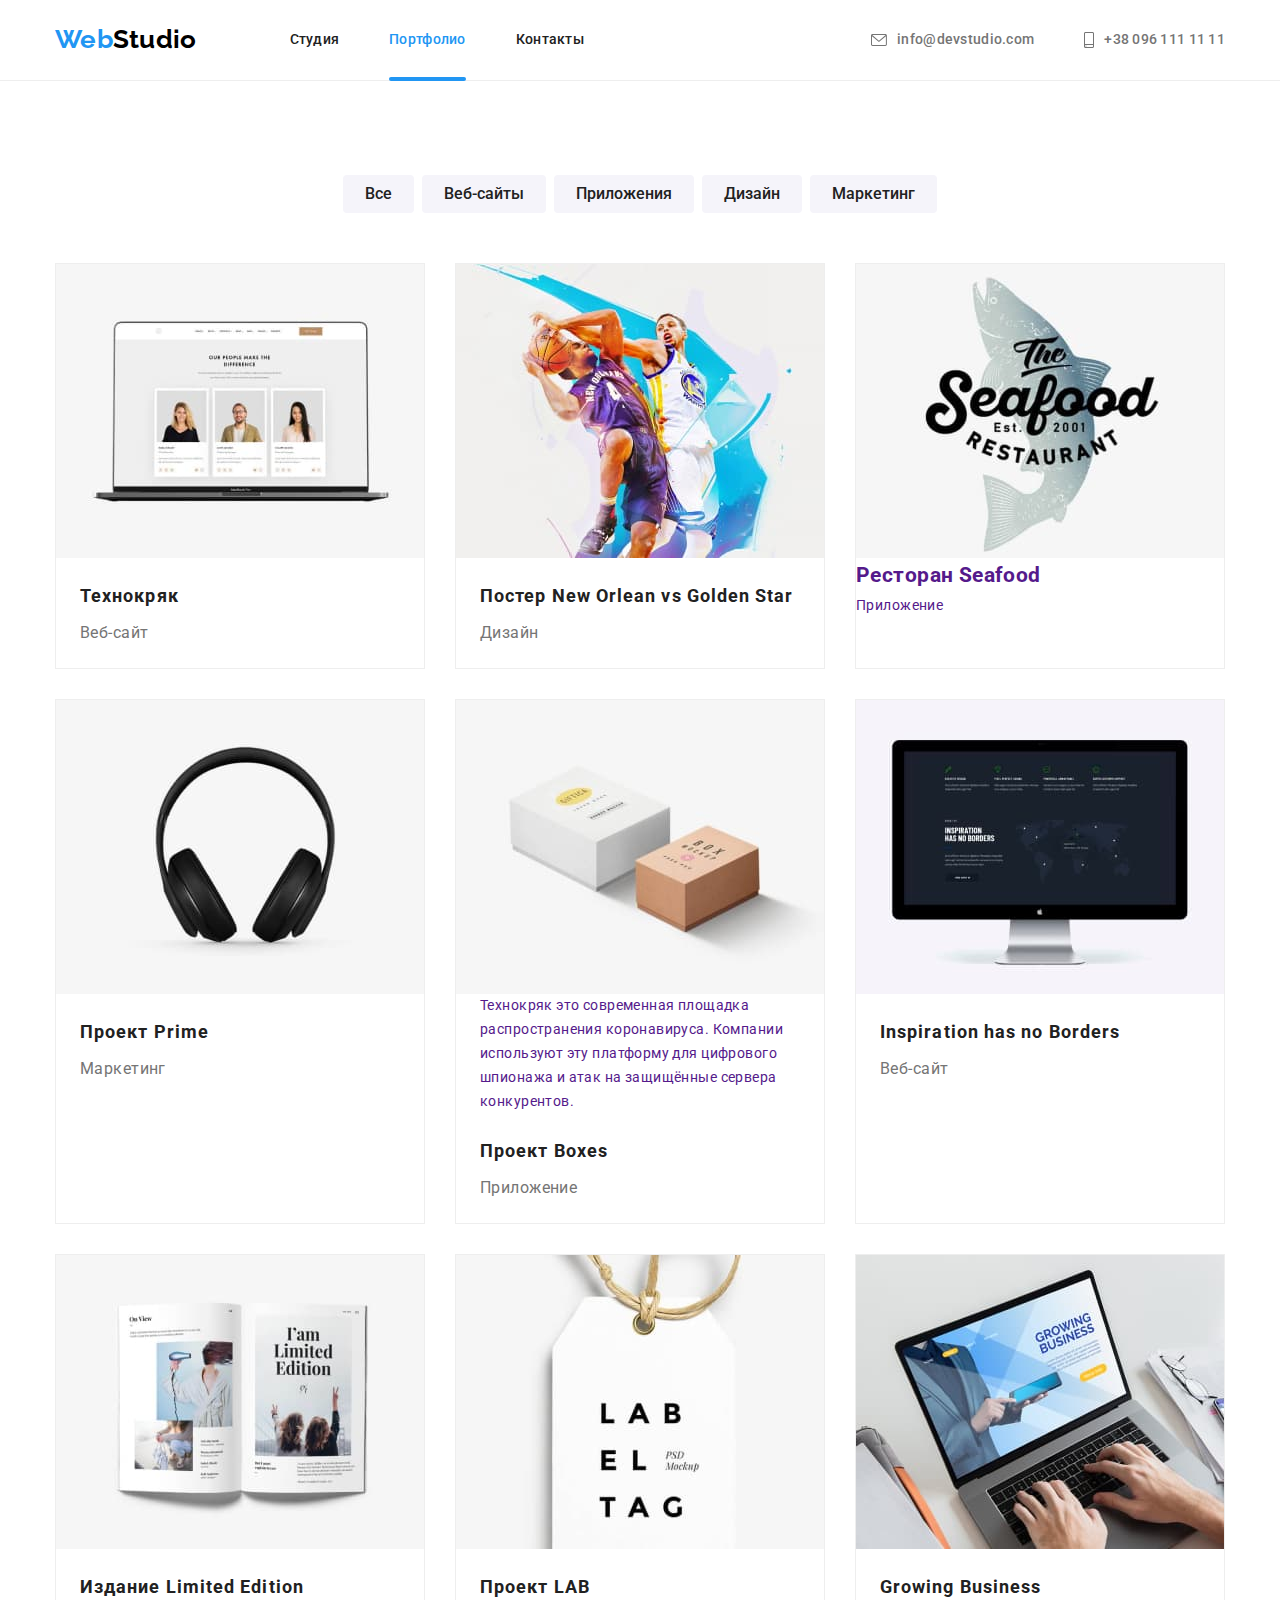
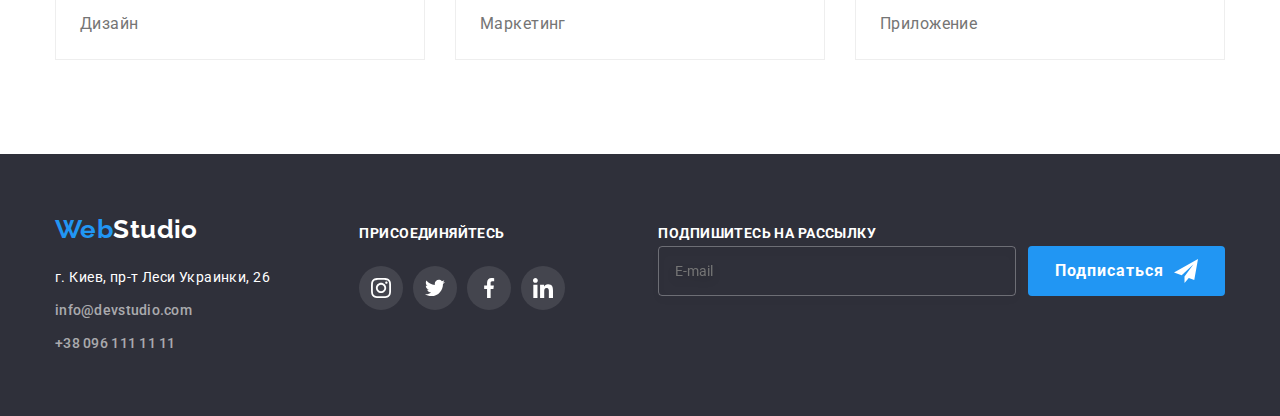
==== commit 13a8b026: "a" ====
--- a/portfolio.html
+++ b/portfolio.html
@@ -31,10 +31,10 @@
           </a>
           <ul class="nav__list list">
             <li class="nav__item">
-              <a href="./index.html" class="nav__link--current">Студия</a>
+              <a href="./index.html" class="nav__link">Студия</a>
             </li>
             <li class="nav__item">
-              <a href="./portfolio.html" class="nav__link"> Портфолио</a>
+              <a href="./portfolio.html" class="nav__link--current"> Портфолио</a>
             </li>
             <li class="nav__item">
               <a href="./index.html" class="nav__link"> Контакты</a>
@@ -250,16 +250,16 @@
               </div>
               </a>
             </li>
-            <li class="activity_item">
-              <a href="" class="activity_link">
-                <div class="activity_thumb">  
+            <li class="activity__item">
+              <a href="" class="activity__link">
+                <div class="activity__thumb">  
               <img
                 src="./images/photo19.jpg"
                 width="370"
                 alt="Открытое приложение на ноутбуке"
               />
-              <div class="activity_overlay">
-                    <p class="description_text">
+              <div class="activity__overlay">
+                    <p class="description__text">
                       Технокряк это современная площадка распространения коронавируса. Компании используют эту платформу
                       для цифрового шпионажа и атак на защищённые сервера конкурентов.
                     </p>
@@ -282,9 +282,9 @@
       <footer class="footer">
       <div class="container footer__container">
         <div class="footer__connect">
-        <a href="./index.html" class="connect__logo--white">
-          <span class="connect_logo--blue">Web</span>Studio
-        </a>
+         <a href="./index.html" class="logo--white">
+            <span class="logo--white__logo">Web</span>Studio
+          </a>
         <address class="footer-address">
           <ul class="footer__list list">
             <li class="footer__item">г. Киев, пр-т Леси Украинки, 26</li>
@@ -344,7 +344,7 @@
             <label for="signup-email" class="signup-label">
               <input type="email" name="email" id="signup-email" placeholder="E-mail" class="signup-email" />
             </label>
-            <button type="submit" class="hero-button signup_btn">
+            <button type="submit" class="hero-button signup__btn">
               <span class="signup__btn-text">Подписаться</span>
               <svg width="24" height="24" class="signup__svg">
                 <use href="./images/sprite.svg#icon-send" class=""></use>
--- a/css/main.min.css
+++ b/css/main.min.css
@@ -1,2 +1,2 @@
-body{color:#757575;background:#fff;font-family:Roboto, sans-serif;letter-spacing:0.03em;font-size:14px;line-height:1.71}.container{width:1200px;padding-left:15px;padding-right:15px;margin:0 auto}p,h1,h2,h3,h4,h5,h6{margin:0}img{min-width:100%;display:block}*{-webkit-box-sizing:border-box;box-sizing:border-box}.section{padding-top:94px;padding-bottom:94px}.list{padding:0;margin:0;list-style:none}.visually-hidden{position:absolute;width:1px;height:1px;margin:-1px;padding:0;overflow:hidden;border:0;clip:rect(0 0 0 0)}.header{border-bottom:1px solid #eeeeee}.header_container{display:-webkit-box;display:-ms-flexbox;display:flex;-webkit-box-align:center;-ms-flex-align:center;align-items:center}.nav_list{display:-webkit-box;display:-ms-flexbox;display:flex;-webkit-box-align:center;-ms-flex-align:center;align-items:center}.nav{color:#212121;font-weight:500;font-size:14px;line-height:1.14;text-decoration:none;letter-spacing:0.02em;display:-webkit-box;display:-ms-flexbox;display:flex}.nav_item:not(:last-child){margin-right:50px}.nav_link{display:block;color:#212121;font-weight:500;font-size:14px;line-height:1.14;text-decoration:none;padding-top:32px;padding-bottom:32px;-webkit-transition:color 250ms cubic-bezier(0.4, 0, 0.2, 1);transition:color 250ms cubic-bezier(0.4, 0, 0.2, 1)}.nav_link:hover,.nav_link:focus{color:#2196f3}.nav_link:hover::after{opacity:1}.nav_link--current{display:block;color:#2196f3;text-decoration:none;position:relative;padding-top:32px;padding-bottom:32px;-webkit-transition:color 250ms cubic-bezier(0.4, 0, 0.2, 1);transition:color 250ms cubic-bezier(0.4, 0, 0.2, 1)}.nav_link--current::after{content:'';width:100%;height:4px;background-color:#2196f3;position:absolute;bottom:-1px;left:0px;border-radius:2px;-webkit-transition:opacity 250ms cubic-bezier(0.4, 0, 0.2, 1);transition:opacity 250ms cubic-bezier(0.4, 0, 0.2, 1)}.nav_link--current::after:hover::after{opacity:1}.nav_link::after{margin-left:auto}.contacts{display:-webkit-box;display:-ms-flexbox;display:flex;margin-left:auto}.contacts_item:not(:last-child){margin-right:50px}.contacts_link{color:#757575;font-weight:500;font-size:14px;line-height:1.14;letter-spacing:0.02em;text-decoration:none;display:-webkit-box;display:-ms-flexbox;display:flex;-webkit-box-align:center;-ms-flex-align:center;align-items:center;-webkit-transition:color 250ms cubic-bezier(0.4, 0, 0.2, 1);transition:color 250ms cubic-bezier(0.4, 0, 0.2, 1)}.contacts_link:hover,.contacts_link:focus{color:#2196f3}.contacts_icon{fill:currentColor;margin-right:10px}.logo--black_logo{margin:auto 0;padding-top:24px;padding-bottom:25px;color:#2196f3;font-family:Raleway, sans-serif;font-weight:700;font-size:26px;line-height:1.2;text-decoration:none;-webkit-transition:fill 250ms cubic-bezier(0.4, 0, 0.2, 1),background-color 250ms cubic-bezier(0.4, 0, 0.2, 1);transition:fill 250ms cubic-bezier(0.4, 0, 0.2, 1),background-color 250ms cubic-bezier(0.4, 0, 0.2, 1)}.connect_logo--blue{margin:auto 0;color:#2196f3;font-family:Raleway, sans-serif;font-weight:700;font-size:26px;line-height:1.2;text-decoration:none;margin-bottom:20px;-webkit-transition:fill 250ms cubic-bezier(0.4, 0, 0.2, 1),background-color 250ms cubic-bezier(0.4, 0, 0.2, 1);transition:fill 250ms cubic-bezier(0.4, 0, 0.2, 1),background-color 250ms cubic-bezier(0.4, 0, 0.2, 1)}.logo--black{margin:auto 0;padding-top:24px;padding-bottom:25px;color:#000;font-family:Raleway, sans-serif;font-weight:700;font-size:26px;line-height:1.19;text-decoration:none;margin-right:93px;-webkit-transition:fill 250ms cubic-bezier(0.4, 0, 0.2, 1),background-color 250ms cubic-bezier(0.4, 0, 0.2, 1);transition:fill 250ms cubic-bezier(0.4, 0, 0.2, 1),background-color 250ms cubic-bezier(0.4, 0, 0.2, 1)}.connect_logo--white{margin:auto 0;color:#fff;font-family:Raleway, sans-serif;font-weight:700;font-size:26px;line-height:1.19;text-decoration:none;margin-bottom:20px;-webkit-transition:fill 250ms cubic-bezier(0.4, 0, 0.2, 1),background-color 250ms cubic-bezier(0.4, 0, 0.2, 1);transition:fill 250ms cubic-bezier(0.4, 0, 0.2, 1),background-color 250ms cubic-bezier(0.4, 0, 0.2, 1)}.hero{text-align:center;max-width:1600px;height:600px;margin-left:auto;margin-right:auto;background-image:-webkit-gradient(linear, left top, left bottom, from(rgba(47,48,58,0.4)), to(rgba(47,48,58,0.4))),url(../images/overlay.jpg);background-image:linear-gradient(rgba(47,48,58,0.4), rgba(47,48,58,0.4)),url(../images/overlay.jpg);background-repeat:no-repeat;background-position:center;background-size:cover;padding-bottom:200px;padding-top:200px}.hero_title{margin:0 auto;color:#fff;font-weight:900;font-size:44px;line-height:1.36;text-align:center;text-transform:uppercase;letter-spacing:0.06em;margin-bottom:30px;max-width:696px}.hero_button{padding:10px 32px 10px 32px;border-radius:4px;font-weight:700;font-size:16px;line-height:1.87;background-color:#2196f3;color:#fff;border:none;text-decoration:none;text-align:center;-webkit-transition:color 250ms cubic-bezier(0.4, 0, 0.2, 1),background-color 250ms cubic-bezier(0.4, 0, 0.2, 1);transition:color 250ms cubic-bezier(0.4, 0, 0.2, 1),background-color 250ms cubic-bezier(0.4, 0, 0.2, 1)}.hero_button:hover,.hero_button:focus{cursor:pointer;background-color:#2196f3}.backdrop{position:fixed;top:0;left:0;width:100%;height:100%;z-index:1;opacity:1;-webkit-transition:opacity 250ms cubic-bezier(0.4, 0, 0.2, 1);transition:opacity 250ms cubic-bezier(0.4, 0, 0.2, 1);background-color:rgba(0,0,0,0.2)}.is-hidden{opacity:0;pointer-events:none}.backdrop.is-hidden .modal{-webkit-transform:translate(-50%, -50%) scale(0.6);transform:translate(-50%, -50%) scale(0.6)}.modal{position:absolute;top:50%;left:50%;-webkit-transform:translate(-50%, -50%) scale(1);transform:translate(-50%, -50%) scale(1);-webkit-transition:-webkit-transform 250ms cubic-bezier(0.4, 0, 0.2, 1);transition:-webkit-transform 250ms cubic-bezier(0.4, 0, 0.2, 1);transition:transform 250ms cubic-bezier(0.4, 0, 0.2, 1);transition:transform 250ms cubic-bezier(0.4, 0, 0.2, 1), -webkit-transform 250ms cubic-bezier(0.4, 0, 0.2, 1);width:530px;height:580px;background-color:#fff;-webkit-box-shadow:0px 1px 3px rgba(0,0,0,0.12),0px 1px 1px rgba(0,0,0,0.14),0px 2px 1px rgba(0,0,0,0.2);box-shadow:0px 1px 3px rgba(0,0,0,0.12),0px 1px 1px rgba(0,0,0,0.14),0px 2px 1px rgba(0,0,0,0.2);border-radius:4px}.modal_closebtn{position:absolute;top:8px;right:8px;width:30px;height:30px;color:#000;display:-webkit-box;display:-ms-flexbox;display:flex;-webkit-box-pack:center;-ms-flex-pack:center;justify-content:center;-webkit-box-align:center;-ms-flex-align:center;align-items:center;cursor:pointer;background-color:#fff;border:1px solid rgba(0,0,0,0.1);border-radius:15px;-webkit-transition:color 250ms cubic-bezier(0.4, 0, 0.2, 1);transition:color 250ms cubic-bezier(0.4, 0, 0.2, 1)}.modal_closebtn:hover,.modal_closebtn:focus{color:#2196f3}.modal_svg{fill:currentColor}.features_title{margin-top:0;margin-bottom:10px;color:#212121;font-weight:700;font-size:14px;line-height:1.14;margin-top:30px}.features_list{display:-webkit-box;display:-ms-flexbox;display:flex}.features_item{width:270px;margin-right:30px}.features_item{margin-right:last-child 0}.features_box{display:-webkit-box;display:-ms-flexbox;display:flex;width:270px;height:120px;background-color:#f5f4fa;border-radius:4px;margin-bottom:30px;-webkit-box-align:center;-ms-flex-align:center;align-items:center;-webkit-box-pack:center;-ms-flex-pack:center;justify-content:center}.features_icon{-webkit-box-align:center;-ms-flex-align:center;align-items:center;-webkit-box-pack:center;-ms-flex-pack:center;justify-content:center}.filters_item:not(:last-child){margin-right:8px}.filters_list{display:-webkit-box;display:-ms-flexbox;display:flex;-webkit-box-pack:center;-ms-flex-pack:center;justify-content:center;margin-bottom:50px}.filters_button{border:none;border-radius:4px;padding:6px 22px 6px 22px;font-weight:500;font-size:16px;line-height:1.6;background-color:#f5f4fa;color:#212121;-webkit-transition:color 250ms cubic-bezier(0.4, 0, 0.2, 1),background-color 250ms cubic-bezier(0.4, 0, 0.2, 1),-webkit-box-shadow 250ms cubic-bezier(0.4, 0, 0.2, 1);transition:color 250ms cubic-bezier(0.4, 0, 0.2, 1),background-color 250ms cubic-bezier(0.4, 0, 0.2, 1),-webkit-box-shadow 250ms cubic-bezier(0.4, 0, 0.2, 1);transition:color 250ms cubic-bezier(0.4, 0, 0.2, 1),background-color 250ms cubic-bezier(0.4, 0, 0.2, 1),box-shadow 250ms cubic-bezier(0.4, 0, 0.2, 1);transition:color 250ms cubic-bezier(0.4, 0, 0.2, 1),background-color 250ms cubic-bezier(0.4, 0, 0.2, 1),box-shadow 250ms cubic-bezier(0.4, 0, 0.2, 1),-webkit-box-shadow 250ms cubic-bezier(0.4, 0, 0.2, 1)}.filters_button:hover,.filters_button:focus{background-color:#2196f3;color:#fff;cursor:pointer;-webkit-filter:drop-shadow(0px 4px 4px rgba(0,0,0,0.25));filter:drop-shadow(0px 4px 4px rgba(0,0,0,0.25))}.activity_title{color:#212121;font-size:18px;line-height:2;letter-spacing:0.06em;margin-bottom:4px}.activity{display:-webkit-box;display:-ms-flexbox;display:flex;-ms-flex-wrap:wrap;flex-wrap:wrap;margin-left:calc(-1 * 30px);margin-top:calc(-1 * 30px)}.activity_item{-webkit-box-sizing:border-box;box-sizing:border-box;border:1px solid #eeeeee;width:370px;-ms-flex-preferred-size:calc(100% / 3 - 30px);flex-basis:calc(100% / 3 - 30px);margin-left:30px;margin-top:30px}.activity_item-bottom{padding:20px 24px 20px 24px}.activity_text{font-weight:400;font-size:16px;line-height:30px;color:#757575}.activity_link{display:block;text-decoration:none;-webkit-transition:-webkit-box-shadow 250ms cubic-bezier(0.4, 0, 0.2, 1);transition:-webkit-box-shadow 250ms cubic-bezier(0.4, 0, 0.2, 1);transition:box-shadow 250ms cubic-bezier(0.4, 0, 0.2, 1);transition:box-shadow 250ms cubic-bezier(0.4, 0, 0.2, 1), -webkit-box-shadow 250ms cubic-bezier(0.4, 0, 0.2, 1)}.activity_link:hover,.activity_link:focus{-webkit-box-shadow:0px 4px 4px rgba(0,0,0,0.25);box-shadow:0px 4px 4px rgba(0,0,0,0.25)}.activity_link:hover .activity_overlay,.activity_link:focus .activity_overlay{-webkit-transform:translateY(0);transform:translateY(0)}.activity_thumb{position:relative;overflow:hidden}.activity_overlay{position:absolute;top:0;left:0;-webkit-transform:translateY(101%);transform:translateY(101%);-webkit-transition:-webkit-transform 250ms cubic-bezier(0.4, 0, 0.2, 1);transition:-webkit-transform 250ms cubic-bezier(0.4, 0, 0.2, 1);transition:transform 250ms cubic-bezier(0.4, 0, 0.2, 1);transition:transform 250ms cubic-bezier(0.4, 0, 0.2, 1), -webkit-transform 250ms cubic-bezier(0.4, 0, 0.2, 1);display:-webkit-box;display:-ms-flexbox;display:flex;-webkit-box-align:center;-ms-flex-align:center;align-items:center;height:100%;width:100%;background-color:rgba(33,150,243,0.9);color:#fff;font-weight:400;font-size:18px;line-height:1.55;letter-spacing:0.03em}.description_text{text-align:left;padding-right:24px;padding-left:24px}.work{padding-top:0}.work_title,.team_title{margin-bottom:50px;color:#212121;font-weight:700;font-size:36px;line-height:1.16;text-align:center}.work_list{-ms-flex-wrap:wrap;flex-wrap:wrap;margin-left:calc(-1 * 30px);display:-webkit-box;display:-ms-flexbox;display:flex}.work_list:last-child{margin-right:0}.work_item{-ms-flex-preferred-size:calc(100% / 3 -30px);flex-basis:calc(100% / 3 -30px);margin-left:30px;position:relative}.work_bottom{position:absolute;bottom:0;left:0;width:100%;height:70px;background-color:rgba(47,48,58,0.8);background:#2f303acc}.work_bottom-title{font-weight:700;font-size:14px;line-height:1.14;text-align:center;text-transform:uppercase;padding-top:27px;padding-bottom:27px;color:#fff}.team{background-color:#f5f4fa}.team_list{display:-webkit-box;display:-ms-flexbox;display:flex;-ms-flex-wrap:wrap;flex-wrap:wrap;margin-left:calc(-1 * 30px)}.team_item{background:#ffffff;-ms-flex-preferred-size:calc(100% / 4 -30px);flex-basis:calc(100% / 4 -30px);margin-left:30px;-webkit-box-shadow:0px 1px 3px rgba(0,0,0,0.12),0px 1px 1px rgba(0,0,0,0.14),0px 2px 1px rgba(0,0,0,0.2);box-shadow:0px 1px 3px rgba(0,0,0,0.12),0px 1px 1px rgba(0,0,0,0.14),0px 2px 1px rgba(0,0,0,0.2);border-radius:0px 0px 4px 4px}.team_heading{color:#212121;font-weight:500;font-size:16px;line-height:1.18;text-align:center;margin-bottom:10px}.team_text{font-size:16px;line-height:1.18;text-align:center;margin-bottom:16px}.team_item-bottom{padding-top:30px;padding-bottom:30px;background-color:#fff}.soc-list_item{width:44px;height:44px}.soc-list_item+.soc-list_item{margin-left:10px}.soc-link{display:-webkit-box;display:-ms-flexbox;display:flex;width:100%;height:100%;border-radius:22px;display:flex;-webkit-box-align:center;-ms-flex-align:center;align-items:center;-webkit-box-pack:center;-ms-flex-pack:center;justify-content:center;-webkit-transition:fill 250ms cubic-bezier(0.4, 0, 0.2, 1),background-color 250ms cubic-bezier(0.4, 0, 0.2, 1);transition:fill 250ms cubic-bezier(0.4, 0, 0.2, 1),background-color 250ms cubic-bezier(0.4, 0, 0.2, 1)}.soc-link:focus,.soc-link:hover{background-color:#2196f3;border-radius:50%}.soc-link:hover .soc-link_icon,.soc-linkk:focus .soc-link_icon{fill:#fff}.soc-list{display:-webkit-box;display:-ms-flexbox;display:flex;-webkit-box-pack:center;-ms-flex-pack:center;justify-content:center}.soc-link_icon{width:20px;height:20px;fill:#afb1b8}.clients_title{color:#212121;font-weight:700;font-size:36px;line-height:42px;text-align:center;margin-bottom:50px;text-align:center}.clients_list{display:-webkit-box;display:-ms-flexbox;display:flex}.clients_blok{margin-right:30px}.clients_blok:last-child{margin-right:0}.clients_svg{width:106px;height:60px;fill:#afb1b8;-webkit-transition:fill 250ms cubic-bezier(0.4, 0, 0.2, 1);transition:fill 250ms cubic-bezier(0.4, 0, 0.2, 1)}.clients_icon:focus,.clients_icon:hover{fill:#2196f3;color:#afb1b8}.clients_link{display:-webkit-box;display:-ms-flexbox;display:flex;width:170px;height:92px;border:1px solid #afb1b8;border-radius:4px;-webkit-box-align:center;-ms-flex-align:center;align-items:center;-webkit-box-pack:center;-ms-flex-pack:center;justify-content:center;-webkit-transition:border 250ms cubic-bezier(0.4, 0, 0.2, 1),color 250ms cubic-bezier(0.4, 0, 0.2, 1);transition:border 250ms cubic-bezier(0.4, 0, 0.2, 1),color 250ms cubic-bezier(0.4, 0, 0.2, 1)}.clients_link:hover,.clients_link:focus{border-color:#2196f3}.clients_link:hover .clients_svg,.clients_link:focus .clients_svg{fill:#2196f3}.footer_item{margin-bottom:9px;font-size:14px;font-style:normal;line-height:1.71;color:#fff}.footer_item:last-child{margin-bottom:0}.footer_link:hover,.footer_link:focus{color:#2196f3}.footer_link{margin-bottom:9px;color:#757575;font-weight:500;font-size:14px;font-style:normal;line-height:1.14;letter-spacing:0.02em;text-decoration:none;color:rgba(255,255,255,0.6);-webkit-transition:color 250ms cubic-bezier(0.4, 0, 0.2, 1);transition:color 250ms cubic-bezier(0.4, 0, 0.2, 1)}.footer_link:hover,.footer_link:focus{color:#2196f3}.footer-address{margin-top:20px}.footer{background-color:#2f303a;padding-top:60px;padding-bottom:60px}.footer_connect{-webkit-box-flex:1;-ms-flex-positive:1;flex-grow:1}.footer_container{display:-webkit-box;display:-ms-flexbox;display:flex;-webkit-box-align:baseline;-ms-flex-align:baseline;align-items:baseline}.footer_title{color:#fff;font-style:normal;font-weight:700;font-size:14px;line-height:1, 14;letter-spacing:0.03em;text-transform:uppercase;margin-bottom:20px}.footer_soclist{display:-webkit-box;display:-ms-flexbox;display:flex;-webkit-box-pack:center;-ms-flex-pack:center;justify-content:center}.footer_socitem:not(:last-child){margin-right:10px}.footer_soclink{display:-webkit-box;display:-ms-flexbox;display:flex;-webkit-box-pack:center;-ms-flex-pack:center;justify-content:center;-webkit-box-align:center;-ms-flex-align:center;align-items:center;width:44px;height:44px;background:rgba(255,255,255,0.1);border-radius:50%;-webkit-transition:fill 250ms cubic-bezier(0.4, 0, 0.2, 1),background-color 250ms cubic-bezier(0.4, 0, 0.2, 1);transition:fill 250ms cubic-bezier(0.4, 0, 0.2, 1),background-color 250ms cubic-bezier(0.4, 0, 0.2, 1)}.footer_soclink:hover,.footer_soclink:focus{background-color:#2196f3;border-radius:50%}.footer_soclink:hover .footer_icon-svg,.footer_soclink:focus .footer_icon-svg{fill:#fff}.footer_soclink:hover,.footer_soclink:focus{background-color:#2196f3;border-radius:50%}.footer_flex-box{margin-left:70px}.contact a{-webkit-text-decoration-line:none;text-decoration-line:none;display:-webkit-inline-box;display:-ms-inline-flexbox;display:inline-flex;-webkit-box-align:end;-ms-flex-align:end;align-items:flex-end;-webkit-box-pack:center;-ms-flex-pack:center;justify-content:center;-webkit-box-align:center;-ms-flex-align:center;align-items:center}.footer_icon-svg{width:20px;height:20px;fill:#fff}.signup{margin-left:93px}.signup-label{margin-right:12px}.signup_title{display:-webkit-box;display:-ms-flexbox;display:flex;-webkit-box-pack:left;-ms-flex-pack:left;justify-content:left;color:#fff;font-weight:700;text-transform:uppercase}.signup-email{padding:15px 16px;height:50px;width:358px;background-color:transparent;border:1px solid rgba(255,255,255,0.3);-webkit-box-sizing:border-box;box-sizing:border-box;-webkit-filter:drop-shadow(0px 4px 4px rgba(0,0,0,0.15));filter:drop-shadow(0px 4px 4px rgba(0,0,0,0.15));border-radius:4px;color:#fff}.signup_form{display:-webkit-box;display:-ms-flexbox;display:flex}.signup_btn{padding:10px 27px;font-weight:700;font-size:16px;line-height:1.87;border:none;display:-webkit-box;display:-ms-flexbox;display:flex;-webkit-box-align:center;-ms-flex-align:center;align-items:center;text-align:center;letter-spacing:0.06em;border-radius:4px;color:#fff;background-color:#2196f3;cursor:pointer;-webkit-transition:color 250ms cubic-bezier(0.4, 0, 0.2, 1);transition:color 250ms cubic-bezier(0.4, 0, 0.2, 1)}.signup_btn:focus,.signup_btn:hover{color:#fff}.signup_btn-text{margin-right:10px}.signup_svg{fill:#fff}.form{padding:40px}.form_field{position:relative;display:-webkit-box;display:-ms-flexbox;display:flex;-webkit-box-orient:vertical;-webkit-box-direction:normal;-ms-flex-direction:column;flex-direction:column;margin-bottom:10px}.form_text{display:inline-block;font-weight:700;font-size:20px;line-height:1.15;color:#212121;margin-bottom:12px}.form_label{margin-bottom:4px;font-size:12px;line-height:1.17;color:#757575;letter-spacing:0.01em}.form_input{padding-left:42px;height:40px;-webkit-transition:border 250ms cubic-bezier(0.4, 0, 0.2, 1),color 250ms cubic-bezier(0.4, 0, 0.2, 1);transition:border 250ms cubic-bezier(0.4, 0, 0.2, 1),color 250ms cubic-bezier(0.4, 0, 0.2, 1);border:1px solid rgba(33,33,33,0.2);-webkit-box-sizing:border-box;box-sizing:border-box;border-radius:4px}.form_input:focus,.form_input:hover{border:1px solid #2196f3}.form_input:focus+.form_icon,.form_input:hover+.form_icon{color:#2196f3;fill:currentColor}.form_icon{position:absolute;top:38px;left:12px;pointer-events:none;-webkit-transition:fill 250ms cubic-bezier(0.4, 0, 0.2, 1);transition:fill 250ms cubic-bezier(0.4, 0, 0.2, 1);-webkit-transform:translateY(-50%);transform:translateY(-50%);fill:#000}.form_textarea{resize:none;padding:12px 16px;height:120px;-webkit-transition:border 250ms cubic-bezier(0.4, 0, 0.2, 1);transition:border 250ms cubic-bezier(0.4, 0, 0.2, 1);border:1px solid rgba(33,33,33,0.2);-webkit-box-sizing:border-box;box-sizing:border-box;border-radius:4px}.form_textarea:hover,.form_textarea:focus{border:1px solid #2196f3}.form .form_field:nth-child(5){margin-bottom:20px}.form_link{margin-left:5px;font-size:14px;line-height:1.71;letter-spacing:0.03em;-webkit-text-decoration-line:underline;text-decoration-line:underline;color:#2196f3}.checkbox_label{display:-webkit-box;display:-ms-flexbox;display:flex;-webkit-box-align:center;-ms-flex-align:center;align-items:center;-webkit-box-pack:center;-ms-flex-pack:center;justify-content:center;margin-bottom:30px;font-weight:normal;line-height:1.71;color:#757575}.form_btn{display:block;margin-left:auto;margin-right:auto;cursor:pointer;background-color:#2196f3;border:none;border-radius:4px;padding:10px 32px;min-width:200px;color:#fff;font-size:16px;font-style:normal;font-weight:700;line-height:1.88;letter-spacing:0.06em;text-align:center;-webkit-transition:color 250ms cubic-bezier(0.4, 0, 0.2, 1),background-color 250ms cubic-bezier(0.4, 0, 0.2, 1);transition:color 250ms cubic-bezier(0.4, 0, 0.2, 1),background-color 250ms cubic-bezier(0.4, 0, 0.2, 1)}.form_btn:hover,.form_btn:focus{background-color:#2196f3}.checkbox{-webkit-appearance:none;-moz-appearance:none;appearance:none;position:absolute}.checkbox:focus+.checkbox_item,.checkbox:hover+.checkbox_item{fill:#2196f3}.checkbox:checked+.checkbox_item{border-radius:2px;fill:#2196f3;background-color:#2196f3;background-image:url(../images/accept.svg);background-position:50% 50%;background-repeat:no-repeat}.checkbox_item{margin-right:7px;width:16px;height:15px;-webkit-transition:background-color 250ms cubic-bezier(0.4, 0, 0.2, 1),fill 250ms cubic-bezier(0.4, 0, 0.2, 1);transition:background-color 250ms cubic-bezier(0.4, 0, 0.2, 1),fill 250ms cubic-bezier(0.4, 0, 0.2, 1)}
+body{color:#757575;background:#fff;font-family:Roboto, sans-serif;letter-spacing:0.03em;font-size:14px;line-height:1.71}.container{width:1200px;padding-left:15px;padding-right:15px;margin:0 auto}p,h1,h2,h3,h4,h5,h6{margin:0}img{min-width:100%;display:block}*{-webkit-box-sizing:border-box;box-sizing:border-box}.section{padding-top:94px;padding-bottom:94px}.list{padding:0;margin:0;list-style:none}.visually-hidden{position:absolute;width:1px;height:1px;margin:-1px;padding:0;overflow:hidden;border:0;clip:rect(0 0 0 0)}.header{border-bottom:1px solid #eeeeee}.header__container{display:-webkit-box;display:-ms-flexbox;display:flex;-webkit-box-align:center;-ms-flex-align:center;align-items:center}.nav__list{display:-webkit-box;display:-ms-flexbox;display:flex;-webkit-box-align:center;-ms-flex-align:center;align-items:center}.nav{color:#212121;font-weight:500;font-size:14px;line-height:1.14;text-decoration:none;letter-spacing:0.02em;display:-webkit-box;display:-ms-flexbox;display:flex}.nav__item:not(:last-child){margin-right:50px}.nav__link{display:block;color:#212121;font-weight:500;font-size:14px;line-height:1.14;text-decoration:none;padding-top:32px;padding-bottom:32px;-webkit-transition:color 250ms cubic-bezier(0.4, 0, 0.2, 1);transition:color 250ms cubic-bezier(0.4, 0, 0.2, 1)}.nav__link:hover,.nav__link:focus{color:#2196f3}.nav__link:hover::after{opacity:1}.nav__link--current{display:block;color:#2196f3;text-decoration:none;position:relative;padding-top:32px;padding-bottom:32px;-webkit-transition:color 250ms cubic-bezier(0.4, 0, 0.2, 1);transition:color 250ms cubic-bezier(0.4, 0, 0.2, 1)}.nav__link--current::after{content:'';width:100%;height:4px;background-color:#2196f3;position:absolute;bottom:-1px;left:0px;border-radius:2px;-webkit-transition:opacity 250ms cubic-bezier(0.4, 0, 0.2, 1);transition:opacity 250ms cubic-bezier(0.4, 0, 0.2, 1)}.nav__link--current::after:hover::after{opacity:1}.nav_link::after{margin-left:auto}.contacts{display:-webkit-box;display:-ms-flexbox;display:flex;margin-left:auto}.contacts__item:not(:last-child){margin-right:50px}.contacts__link{color:#757575;font-weight:500;font-size:14px;line-height:1.14;letter-spacing:0.02em;text-decoration:none;display:-webkit-box;display:-ms-flexbox;display:flex;-webkit-box-align:center;-ms-flex-align:center;align-items:center;-webkit-transition:color 250ms cubic-bezier(0.4, 0, 0.2, 1);transition:color 250ms cubic-bezier(0.4, 0, 0.2, 1)}.contacts__link:hover,.contacts__link:focus{color:#2196f3}.contacts__icon{fill:currentColor;margin-right:10px}.logo--black__logo{margin:auto 0;padding-top:24px;padding-bottom:25px;color:#2196f3;font-family:Raleway, sans-serif;font-weight:700;font-size:26px;line-height:1.2;text-decoration:none;-webkit-transition:fill 250ms cubic-bezier(0.4, 0, 0.2, 1),background-color 250ms cubic-bezier(0.4, 0, 0.2, 1);transition:fill 250ms cubic-bezier(0.4, 0, 0.2, 1),background-color 250ms cubic-bezier(0.4, 0, 0.2, 1)}.logo--white__logo{margin:auto 0;color:#2196f3;font-family:Raleway, sans-serif;font-weight:700;font-size:26px;line-height:1.2;text-decoration:none;margin-bottom:20px;-webkit-transition:fill 250ms cubic-bezier(0.4, 0, 0.2, 1),background-color 250ms cubic-bezier(0.4, 0, 0.2, 1);transition:fill 250ms cubic-bezier(0.4, 0, 0.2, 1),background-color 250ms cubic-bezier(0.4, 0, 0.2, 1)}.logo--black{margin:auto 0;padding-top:24px;padding-bottom:25px;color:#000;font-family:Raleway, sans-serif;font-weight:700;font-size:26px;line-height:1.19;text-decoration:none;margin-right:93px;-webkit-transition:fill 250ms cubic-bezier(0.4, 0, 0.2, 1),background-color 250ms cubic-bezier(0.4, 0, 0.2, 1);transition:fill 250ms cubic-bezier(0.4, 0, 0.2, 1),background-color 250ms cubic-bezier(0.4, 0, 0.2, 1)}.logo--white{margin:auto 0;color:#fff;font-family:Raleway, sans-serif;font-weight:700;font-size:26px;line-height:1.19;text-decoration:none;margin-bottom:20px;-webkit-transition:fill 250ms cubic-bezier(0.4, 0, 0.2, 1),background-color 250ms cubic-bezier(0.4, 0, 0.2, 1);transition:fill 250ms cubic-bezier(0.4, 0, 0.2, 1),background-color 250ms cubic-bezier(0.4, 0, 0.2, 1)}.hero{text-align:center;max-width:1600px;height:600px;margin-left:auto;margin-right:auto;background-image:-webkit-gradient(linear, left top, left bottom, from(rgba(47,48,58,0.4)), to(rgba(47,48,58,0.4))),url(../images/overlay.jpg);background-image:linear-gradient(rgba(47,48,58,0.4), rgba(47,48,58,0.4)),url(../images/overlay.jpg);background-repeat:no-repeat;background-position:center;background-size:cover;padding-bottom:200px;padding-top:200px}.hero__title{margin:0 auto;color:#fff;font-weight:900;font-size:44px;line-height:1.36;text-align:center;text-transform:uppercase;letter-spacing:0.06em;margin-bottom:30px;max-width:696px}.hero__button{padding:10px 32px 10px 32px;border-radius:4px;font-weight:700;font-size:16px;line-height:1.87;background-color:#2196f3;color:#fff;border:none;text-decoration:none;text-align:center;-webkit-transition:color 250ms cubic-bezier(0.4, 0, 0.2, 1),background-color 250ms cubic-bezier(0.4, 0, 0.2, 1);transition:color 250ms cubic-bezier(0.4, 0, 0.2, 1),background-color 250ms cubic-bezier(0.4, 0, 0.2, 1)}.hero__button:hover,.hero__button:focus{cursor:pointer;background-color:#2196f3}.backdrop{position:fixed;top:0;left:0;width:100%;height:100%;z-index:1;opacity:1;-webkit-transition:opacity 250ms cubic-bezier(0.4, 0, 0.2, 1);transition:opacity 250ms cubic-bezier(0.4, 0, 0.2, 1);background-color:rgba(0,0,0,0.2)}.backdrop.is-hidden{opacity:0;pointer-events:none}.backdrop.is-hidden .modal{-webkit-transform:translate(-50%, -50%) scale(0.6);transform:translate(-50%, -50%) scale(0.6)}.modal{position:absolute;top:50%;left:50%;-webkit-transform:translate(-50%, -50%) scale(1);transform:translate(-50%, -50%) scale(1);-webkit-transition:-webkit-transform 250ms cubic-bezier(0.4, 0, 0.2, 1);transition:-webkit-transform 250ms cubic-bezier(0.4, 0, 0.2, 1);transition:transform 250ms cubic-bezier(0.4, 0, 0.2, 1);transition:transform 250ms cubic-bezier(0.4, 0, 0.2, 1), -webkit-transform 250ms cubic-bezier(0.4, 0, 0.2, 1);width:530px;height:580px;background-color:#fff;-webkit-box-shadow:0px 1px 3px rgba(0,0,0,0.12),0px 1px 1px rgba(0,0,0,0.14),0px 2px 1px rgba(0,0,0,0.2);box-shadow:0px 1px 3px rgba(0,0,0,0.12),0px 1px 1px rgba(0,0,0,0.14),0px 2px 1px rgba(0,0,0,0.2);border-radius:4px}.modal__closebtn{position:absolute;top:8px;right:8px;width:30px;height:30px;color:#000;display:-webkit-box;display:-ms-flexbox;display:flex;-webkit-box-pack:center;-ms-flex-pack:center;justify-content:center;-webkit-box-align:center;-ms-flex-align:center;align-items:center;cursor:pointer;background-color:#fff;border:1px solid rgba(0,0,0,0.1);border-radius:15px;-webkit-transition:color 250ms cubic-bezier(0.4, 0, 0.2, 1);transition:color 250ms cubic-bezier(0.4, 0, 0.2, 1)}.modal__closebtn:hover,.modal__closebtn:focus{color:#2196f3}.modal__svg{fill:currentColor}.features__title{margin-top:0;margin-bottom:10px;color:#212121;font-weight:700;font-size:14px;line-height:1.14;margin-top:30px}.features__list{display:-webkit-box;display:-ms-flexbox;display:flex}.features__item{width:270px;margin-right:30px}.features__item{margin-right:last-child 0}.features__box{display:-webkit-box;display:-ms-flexbox;display:flex;width:270px;height:120px;background-color:#f5f4fa;border-radius:4px;margin-bottom:30px;-webkit-box-align:center;-ms-flex-align:center;align-items:center;-webkit-box-pack:center;-ms-flex-pack:center;justify-content:center}.features__icon{-webkit-box-align:center;-ms-flex-align:center;align-items:center;-webkit-box-pack:center;-ms-flex-pack:center;justify-content:center}.filters__item:not(:last-child){margin-right:8px}.filters__list{display:-webkit-box;display:-ms-flexbox;display:flex;-webkit-box-pack:center;-ms-flex-pack:center;justify-content:center;margin-bottom:50px}.filters__button{border:none;border-radius:4px;padding:6px 22px 6px 22px;font-weight:500;font-size:16px;line-height:1.6;background-color:#f5f4fa;color:#212121;-webkit-transition:color 250ms cubic-bezier(0.4, 0, 0.2, 1),background-color 250ms cubic-bezier(0.4, 0, 0.2, 1),-webkit-box-shadow 250ms cubic-bezier(0.4, 0, 0.2, 1);transition:color 250ms cubic-bezier(0.4, 0, 0.2, 1),background-color 250ms cubic-bezier(0.4, 0, 0.2, 1),-webkit-box-shadow 250ms cubic-bezier(0.4, 0, 0.2, 1);transition:color 250ms cubic-bezier(0.4, 0, 0.2, 1),background-color 250ms cubic-bezier(0.4, 0, 0.2, 1),box-shadow 250ms cubic-bezier(0.4, 0, 0.2, 1);transition:color 250ms cubic-bezier(0.4, 0, 0.2, 1),background-color 250ms cubic-bezier(0.4, 0, 0.2, 1),box-shadow 250ms cubic-bezier(0.4, 0, 0.2, 1),-webkit-box-shadow 250ms cubic-bezier(0.4, 0, 0.2, 1)}.filters__button:hover,.filters__button:focus{background-color:#2196f3;color:#fff;cursor:pointer;-webkit-filter:drop-shadow(0px 4px 4px rgba(0,0,0,0.25));filter:drop-shadow(0px 4px 4px rgba(0,0,0,0.25))}.activity__title{color:#212121;font-size:18px;line-height:2;letter-spacing:0.06em;margin-bottom:4px}.activity{display:-webkit-box;display:-ms-flexbox;display:flex;-ms-flex-wrap:wrap;flex-wrap:wrap;margin-left:calc(-1 * 30px);margin-top:calc(-1 * 30px)}.activity__item{-webkit-box-sizing:border-box;box-sizing:border-box;border:1px solid #eeeeee;width:370px;-ms-flex-preferred-size:calc(100% / 3 - 30px);flex-basis:calc(100% / 3 - 30px);margin-left:30px;margin-top:30px}.activity__item-bottom{padding:20px 24px 20px 24px}.activity__text{font-weight:400;font-size:16px;line-height:30px;color:#757575}.activity__link{display:block;text-decoration:none;-webkit-transition:-webkit-box-shadow 250ms cubic-bezier(0.4, 0, 0.2, 1);transition:-webkit-box-shadow 250ms cubic-bezier(0.4, 0, 0.2, 1);transition:box-shadow 250ms cubic-bezier(0.4, 0, 0.2, 1);transition:box-shadow 250ms cubic-bezier(0.4, 0, 0.2, 1), -webkit-box-shadow 250ms cubic-bezier(0.4, 0, 0.2, 1)}.activity__link:hover,.activity__link:focus{-webkit-box-shadow:0px 4px 4px rgba(0,0,0,0.25);box-shadow:0px 4px 4px rgba(0,0,0,0.25)}.activity__link:hover .activity__overlay,.activity__link:focus .activity__overlay{-webkit-transform:translateY(0);transform:translateY(0)}.activity__thumb{position:relative;overflow:hidden}.activity__overlay{position:absolute;top:0;left:0;-webkit-transform:translateY(101%);transform:translateY(101%);-webkit-transition:-webkit-transform 250ms cubic-bezier(0.4, 0, 0.2, 1);transition:-webkit-transform 250ms cubic-bezier(0.4, 0, 0.2, 1);transition:transform 250ms cubic-bezier(0.4, 0, 0.2, 1);transition:transform 250ms cubic-bezier(0.4, 0, 0.2, 1), -webkit-transform 250ms cubic-bezier(0.4, 0, 0.2, 1);display:-webkit-box;display:-ms-flexbox;display:flex;-webkit-box-align:center;-ms-flex-align:center;align-items:center;height:100%;width:100%;background-color:rgba(33,150,243,0.9);color:#fff;font-weight:400;font-size:18px;line-height:1.55;letter-spacing:0.03em}.description__text{text-align:left;padding-right:24px;padding-left:24px}.work{padding-top:0}.work__title,.team__title{margin-bottom:50px;color:#212121;font-weight:700;font-size:36px;line-height:1.16;text-align:center}.work__list{-ms-flex-wrap:wrap;flex-wrap:wrap;margin-left:calc(-1 * 30px);display:-webkit-box;display:-ms-flexbox;display:flex}.work__list:last-child{margin-right:0}.work__item{-ms-flex-preferred-size:calc(100% / 3 -30px);flex-basis:calc(100% / 3 -30px);margin-left:30px;position:relative}.work__bottom{position:absolute;bottom:0;left:0;width:100%;height:70px;background-color:rgba(47,48,58,0.8);background:#2f303acc}.work__bottom-title{font-weight:700;font-size:14px;line-height:1.14;text-align:center;text-transform:uppercase;padding-top:27px;padding-bottom:27px;color:#fff}.team{background-color:#f5f4fa}.team__list{display:-webkit-box;display:-ms-flexbox;display:flex;-ms-flex-wrap:wrap;flex-wrap:wrap;margin-left:calc(-1 * 30px)}.team__item{background:#ffffff;-ms-flex-preferred-size:calc(100% / 4 -30px);flex-basis:calc(100% / 4 -30px);margin-left:30px;-webkit-box-shadow:0px 1px 3px rgba(0,0,0,0.12),0px 1px 1px rgba(0,0,0,0.14),0px 2px 1px rgba(0,0,0,0.2);box-shadow:0px 1px 3px rgba(0,0,0,0.12),0px 1px 1px rgba(0,0,0,0.14),0px 2px 1px rgba(0,0,0,0.2);border-radius:0px 0px 4px 4px}.team__heading{color:#212121;font-weight:500;font-size:16px;line-height:1.18;text-align:center;margin-bottom:10px}.team__text{font-size:16px;line-height:1.18;text-align:center;margin-bottom:16px}.team__item-bottom{padding-top:30px;padding-bottom:30px;background-color:#fff}.soc-list__item{width:44px;height:44px}.soc-list__item+.soc-list_item{margin-left:10px}.soc-link{display:-webkit-box;display:-ms-flexbox;display:flex;width:100%;height:100%;border-radius:22px;display:flex;-webkit-box-align:center;-ms-flex-align:center;align-items:center;-webkit-box-pack:center;-ms-flex-pack:center;justify-content:center;-webkit-transition:fill 250ms cubic-bezier(0.4, 0, 0.2, 1),background-color 250ms cubic-bezier(0.4, 0, 0.2, 1);transition:fill 250ms cubic-bezier(0.4, 0, 0.2, 1),background-color 250ms cubic-bezier(0.4, 0, 0.2, 1)}.soc-link:focus,.soc-link:hover{background-color:#2196f3;border-radius:50%}.soc-list{display:-webkit-box;display:-ms-flexbox;display:flex;-webkit-box-pack:center;-ms-flex-pack:center;justify-content:center}.soc-link__icon{width:20px;height:20px;fill:#afb1b8}soc-link:hover .soc-link__icon,soc-link:focus .soc-link__icon{fill:#fff}.clients__title{color:#212121;font-weight:700;font-size:36px;line-height:42px;text-align:center;margin-bottom:50px;text-align:center}.clients__list{display:-webkit-box;display:-ms-flexbox;display:flex}.clients__blok{margin-right:30px}.clients__blok:last-child{margin-right:0}.clients__svg{width:106px;height:60px;fill:#afb1b8;-webkit-transition:fill 250ms cubic-bezier(0.4, 0, 0.2, 1);transition:fill 250ms cubic-bezier(0.4, 0, 0.2, 1)}.clients__icon:focus,.clients__icon:hover{fill:#2196f3;color:#afb1b8}.clients__link:hover .clients__icon:focus,.clients__link:focus .clients__icon:focus,.clients__link:hover .clients__icon:hover,.clients__link:focus .clients__icon:hover{fill:#2196f3}.clients__link{display:-webkit-box;display:-ms-flexbox;display:flex;width:170px;height:92px;border:1px solid #afb1b8;border-radius:4px;-webkit-box-align:center;-ms-flex-align:center;align-items:center;-webkit-box-pack:center;-ms-flex-pack:center;justify-content:center;-webkit-transition:border 250ms cubic-bezier(0.4, 0, 0.2, 1),color 250ms cubic-bezier(0.4, 0, 0.2, 1);transition:border 250ms cubic-bezier(0.4, 0, 0.2, 1),color 250ms cubic-bezier(0.4, 0, 0.2, 1)}.clients__link:hover,.clients__link:focus{border-color:#2196f3}.footer__item{margin-bottom:9px;font-size:14px;font-style:normal;line-height:1.71;color:#fff}.footer__item:last-child{margin-bottom:0}.footer__link{margin-bottom:9px;color:#757575;font-weight:500;font-size:14px;font-style:normal;line-height:1.14;letter-spacing:0.02em;text-decoration:none;color:rgba(255,255,255,0.6);-webkit-transition:color 250ms cubic-bezier(0.4, 0, 0.2, 1);transition:color 250ms cubic-bezier(0.4, 0, 0.2, 1)}.footer__link:hover,.footer__link:focus{color:#2196f3}.footer-address{margin-top:20px}.footer{background-color:#2f303a;padding-top:60px;padding-bottom:60px}.footer__connect{-webkit-box-flex:1;-ms-flex-positive:1;flex-grow:1}.footer__container{display:-webkit-box;display:-ms-flexbox;display:flex;-webkit-box-align:baseline;-ms-flex-align:baseline;align-items:baseline}.footer__title{color:#fff;font-style:normal;font-weight:700;font-size:14px;line-height:1, 14;letter-spacing:0.03em;text-transform:uppercase;margin-bottom:20px}.footer__soclist{display:-webkit-box;display:-ms-flexbox;display:flex;-webkit-box-pack:center;-ms-flex-pack:center;justify-content:center}.footer__socitem:not(:last-child){margin-right:10px}.footer__soclink{display:-webkit-box;display:-ms-flexbox;display:flex;-webkit-box-pack:center;-ms-flex-pack:center;justify-content:center;-webkit-box-align:center;-ms-flex-align:center;align-items:center;width:44px;height:44px;background:rgba(255,255,255,0.1);border-radius:50%;-webkit-transition:fill 250ms cubic-bezier(0.4, 0, 0.2, 1),background-color 250ms cubic-bezier(0.4, 0, 0.2, 1);transition:fill 250ms cubic-bezier(0.4, 0, 0.2, 1),background-color 250ms cubic-bezier(0.4, 0, 0.2, 1)}.footer__soclink:hover,.footer__soclink:focus{background-color:#2196f3;border-radius:50%}.footer__soclink:hover .footer__icon-svg,.footer__soclink:focus .footer__icon-svg{fill:#fff}.footer__soclink:hover,.footer__soclink:focus{background-color:#2196f3;border-radius:50%}.footer__flex-box{margin-left:70px}.contact a{-webkit-text-decoration-line:none;text-decoration-line:none;display:-webkit-inline-box;display:-ms-inline-flexbox;display:inline-flex;-webkit-box-align:end;-ms-flex-align:end;align-items:flex-end;-webkit-box-pack:center;-ms-flex-pack:center;justify-content:center;-webkit-box-align:center;-ms-flex-align:center;align-items:center}.footer__icon-svg{width:20px;height:20px;fill:#fff}.signup{margin-left:93px}.signup-label{margin-right:12px}.signup__title{display:-webkit-box;display:-ms-flexbox;display:flex;-webkit-box-pack:left;-ms-flex-pack:left;justify-content:left;color:#fff;font-weight:700;text-transform:uppercase}.signup-email{padding:15px 16px;height:50px;width:358px;background-color:transparent;border:1px solid rgba(255,255,255,0.3);-webkit-box-sizing:border-box;box-sizing:border-box;-webkit-filter:drop-shadow(0px 4px 4px rgba(0,0,0,0.15));filter:drop-shadow(0px 4px 4px rgba(0,0,0,0.15));border-radius:4px;color:#fff}.signup__form{display:-webkit-box;display:-ms-flexbox;display:flex}.signup__btn{padding:10px 27px;font-weight:700;font-size:16px;line-height:1.87;border:none;display:-webkit-box;display:-ms-flexbox;display:flex;-webkit-box-align:center;-ms-flex-align:center;align-items:center;text-align:center;letter-spacing:0.06em;border-radius:4px;color:#fff;background-color:#2196f3;cursor:pointer;-webkit-transition:color 250ms cubic-bezier(0.4, 0, 0.2, 1);transition:color 250ms cubic-bezier(0.4, 0, 0.2, 1)}.signup__btn:focus,.signup__btn:hover{color:#fff}.signup__btn-text{margin-right:10px}.signup__svg{fill:#fff}.form{padding:40px}.form__field{position:relative;display:-webkit-box;display:-ms-flexbox;display:flex;-webkit-box-orient:vertical;-webkit-box-direction:normal;-ms-flex-direction:column;flex-direction:column;margin-bottom:10px}.form__text{display:inline-block;font-weight:700;font-size:20px;line-height:1.15;color:#212121;margin-bottom:12px}.form__label{margin-bottom:4px;font-size:12px;line-height:1.17;color:#757575;letter-spacing:0.01em}.form__input{padding-left:42px;height:40px;-webkit-transition:border 250ms cubic-bezier(0.4, 0, 0.2, 1),color 250ms cubic-bezier(0.4, 0, 0.2, 1);transition:border 250ms cubic-bezier(0.4, 0, 0.2, 1),color 250ms cubic-bezier(0.4, 0, 0.2, 1);border:1px solid rgba(33,33,33,0.2);-webkit-box-sizing:border-box;box-sizing:border-box;border-radius:4px}.form__input:focus,.form__input:hover{border:1px solid #2196f3}.form__input:focus+.form__icon,.form__input:hover+.form__icon{color:#2196f3;fill:currentColor}.form__icon{position:absolute;top:38px;left:12px;pointer-events:none;-webkit-transition:fill 250ms cubic-bezier(0.4, 0, 0.2, 1);transition:fill 250ms cubic-bezier(0.4, 0, 0.2, 1);-webkit-transform:translateY(-50%);transform:translateY(-50%);fill:#000}.form__input:focus+.form__icon,.form__input:hover+.form__icon{color:#2196f3;fill:currentColor}.form_textarea{resize:none;padding:12px 16px;height:120px;-webkit-transition:border 250ms cubic-bezier(0.4, 0, 0.2, 1);transition:border 250ms cubic-bezier(0.4, 0, 0.2, 1);border:1px solid rgba(33,33,33,0.2);-webkit-box-sizing:border-box;box-sizing:border-box;border-radius:4px}.form_textarea:hover,.form_textarea:focus{border:1px solid #2196f3}.form .form__field:nth-child(5){margin-bottom:20px}.form__link{margin-left:5px;font-size:14px;line-height:1.71;letter-spacing:0.03em;-webkit-text-decoration-line:underline;text-decoration-line:underline;color:#2196f3}.checkbox__label{display:-webkit-box;display:-ms-flexbox;display:flex;-webkit-box-align:center;-ms-flex-align:center;align-items:center;-webkit-box-pack:center;-ms-flex-pack:center;justify-content:center;margin-bottom:30px;font-weight:normal;line-height:1.71;color:#757575}.form__btn{display:block;margin-left:auto;margin-right:auto;cursor:pointer;background-color:#2196f3;border:none;border-radius:4px;padding:10px 32px;min-width:200px;color:#fff;font-size:16px;font-style:normal;font-weight:700;line-height:1.88;letter-spacing:0.06em;text-align:center;-webkit-transition:color 250ms cubic-bezier(0.4, 0, 0.2, 1),background-color 250ms cubic-bezier(0.4, 0, 0.2, 1);transition:color 250ms cubic-bezier(0.4, 0, 0.2, 1),background-color 250ms cubic-bezier(0.4, 0, 0.2, 1)}.form__btn:hover,.form__btn:focus{background-color:#2196f3}.checkbox{-webkit-appearance:none;-moz-appearance:none;appearance:none;position:absolute}.checkbox:checked+.checkbox__item{border-radius:2px;fill:#2196f3;background-color:#2196f3;background-image:url(../images/accept.svg);background-position:50% 50%;background-repeat:no-repeat}.checkbox__item{margin-right:7px;width:16px;height:15px;-webkit-transition:background-color 250ms cubic-bezier(0.4, 0, 0.2, 1),fill 250ms cubic-bezier(0.4, 0, 0.2, 1);transition:background-color 250ms cubic-bezier(0.4, 0, 0.2, 1),fill 250ms cubic-bezier(0.4, 0, 0.2, 1)}.checkbox:focus+.checkbox__item,.checkbox:hover+.checkbox__item{fill:#2196f3}
 /*# sourceMappingURL=main.min.css.map */